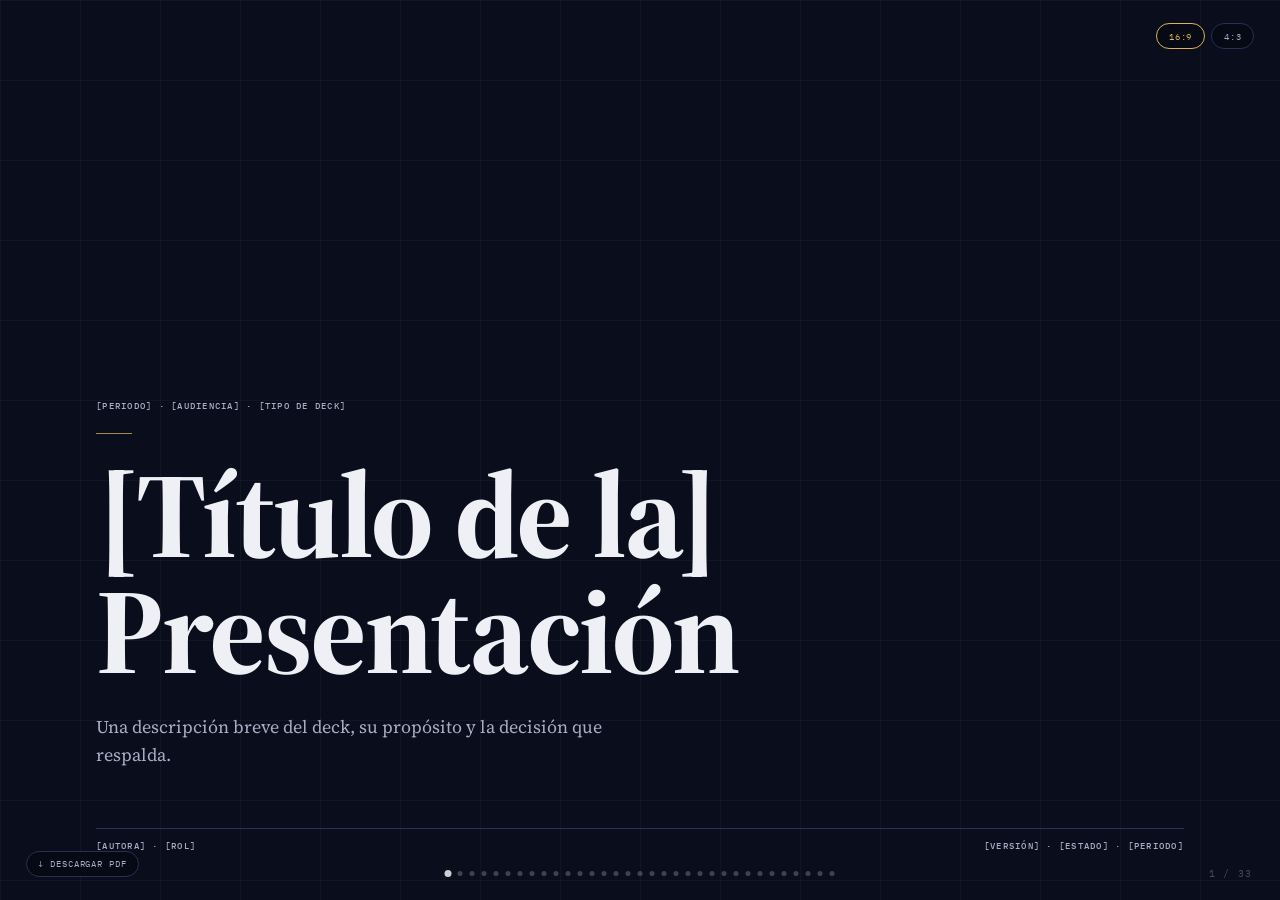
==== index.html @ e3aaf7c7 "init: plantilla de presentaciones, 33 layouts Base visual: template "signal" de beautiful-html-templ" ====
<!doctype html>
<html lang="zh-CN">
  <head>
    <meta charset="UTF-8" />
    <meta name="viewport" content="width=device-width, initial-scale=1.0" />
    <title>Signal Template</title>

    <link rel="preconnect" href="https://fonts.googleapis.com" />
    <link rel="preconnect" href="https://fonts.gstatic.com" crossorigin />
    <!--
      Signal style uses four font families:
        1. Source Serif 4     — editorial serif for headlines, mixed roman + italic
        2. DM Sans            — clean grotesque for body, stats numbers
        3. IBM Plex Mono      — condensed mono labels, chrome, kickers
        4. Noto Serif SC / Noto Sans SC — Chinese fallbacks for every role
    -->
    <link
      href="https://fonts.googleapis.com/css2?family=Source+Serif+4:ital,opsz,wght@0,8..60,300;0,8..60,400;0,8..60,600;0,8..60,700;1,8..60,300;1,8..60,400;1,8..60,600;1,8..60,700&family=DM+Sans:opsz,wght@9..40,300;9..40,400;9..40,500;9..40,600&family=IBM+Plex+Mono:wght@300;400;500&family=Noto+Serif+SC:wght@300;400;500;600;700&family=Noto+Sans+SC:wght@300;400;500&display=swap"
      rel="stylesheet"
    />

    <style>
      /* ╔══════════════════════════════════════════════════════════════════════╗
   ║  ZONE A · TOKENS  —  SIGNAL STYLE                                    ║
   ║                                                                      ║
   ║  Replace this block to change the visual style entirely.             ║
   ║  Every color, font, and size in this file reads from these vars.     ║
   ║  Never write raw hex values, font names, or px sizes outside here.   ║
   ╚══════════════════════════════════════════════════════════════════════╝ */
      :root {
        /* ── Palette ──────────────────────────────────────────────────────── */
        /* Dark navy: intelligence, authority, depth — the editorial tone */
        --c-bg: #0a0e1c;
        /* Slightly lighter navy for secondary dark surfaces */
        --c-bg-alt: #161d38;
        /* Warm cream: the light slide background, like aged paper */
        --c-bg-light: #f2f0ea;
        /* Slightly cooler cream for secondary light surfaces */
        --c-bg-light-alt: #e6e2d8;

        /* Primary text on dark: warm off-white, never pure white */
        --c-fg: #eef0f5;
        /* Secondary text on dark: muted blue-grey */
        --c-fg-2: #a7aec4;
        /* Tertiary / hint text on dark */
        --c-fg-3: #5b6480;
        /* Primary text on light: very dark navy near-black */
        --c-fg-light: #0a0e1c;
        /* Secondary text on light */
        --c-fg-light-2: #5a6270;
        /* Tertiary text on light */
        --c-fg-light-3: #9aa0a8;

        /* Accent: warm antique gold — the single hot colour; used for italic serif em */
        --c-accent: #d9b25a;
        /* Dividers on dark: dark navy border */
        --c-border: #263156;
        /* Dividers on light: warm greige border */
        --c-border-light: #c9c4b6;

        /* ── Typography ──────────────────────────────────────────────────── */
        /* Display + Heading: Source Serif 4 — editorial, authoritative.
           Mix roman and italic mid-sentence for the Signal look. */
        --f-display: "Source Serif 4", "Noto Serif SC", Georgia, serif;
        --f-heading: "Source Serif 4", "Noto Serif SC", Georgia, serif;
        /* Body: DM Sans — clean grotesque, steps back so the serif leads */
        --f-body: "DM Sans", "Noto Sans SC", system-ui, sans-serif;
        /* Mono: IBM Plex Mono — the condensed editorial timestamp */
        --f-mono: "IBM Plex Mono", "JetBrains Mono", monospace;

        /* ── Type Scale ───────────────────────────────────────────────────── */
        /* vw units keep all sizes proportional regardless of window width */
        --sz-display: 9.5vw; /* hero cover title — very large, commanding */
        --sz-h1: 5.2vw; /* chapter titles */
        --sz-h2: 3vw; /* slide headlines */
        --sz-h3: 1.9vw; /* sub-headlines, compare panel titles */
        --sz-lead: 1.4vw; /* lead paragraph */
        --sz-body: 1.05vw; /* body text, bullets */
        --sz-caption: 0.82vw; /* captions, footnotes */
        --sz-label: 0.7vw; /* chrome, kickers, tags, mono metadata */

        /* ── Spacing ─────────────────────────────────────────────────────── */
        --pad-x: 7.5vw; /* horizontal slide padding */
        --pad-y: 5.5vh; /* vertical slide padding */
        --gap-lg: 4vh; /* between major content sections */
        --gap-md: 2.5vh; /* between related elements */
        --gap-sm: 1.2vh; /* between tightly coupled elements */

        /* ── Motion ──────────────────────────────────────────────────────── */
        /* Slide pan: sharp in, sharp out — deliberate, not springy */
        --ease-slide: cubic-bezier(0.77, 0, 0.175, 1);
        --dur-slide: 0.85s;
        /* Element entrance: spring-y ease-out for content reveals */
        --ease-enter: cubic-bezier(0.16, 1, 0.3, 1);
        --dur-enter: 0.65s;
      }

      /* ╔══════════════════════════════════════════════════════════════════════╗
   ║  ZONE B · ENGINE — DO NOT MODIFY                                     ║
   ║                                                                      ║
   ║  Layout engine, transitions, animation system, navigation.           ║
   ║  Touching this breaks the mechanics.                                 ║
   ╚══════════════════════════════════════════════════════════════════════╝ */

      *,
      *::before,
      *::after {
        box-sizing: border-box;
        margin: 0;
        padding: 0;
      }
      html,
      body {
        width: 100%;
        height: 100%;
        overflow: hidden;
        background: var(--c-bg);
        -webkit-font-smoothing: antialiased;
      }

      /* Deck container — all slides sit side by side in one horizontal strip */
      #deck {
        display: flex;
        height: 100vh;
        transition: transform var(--dur-slide) var(--ease-slide);
        will-change: transform;
      }

      /* Slide base — each slide occupies exactly one full viewport */
      .slide {
        flex: 0 0 100vw;
        width: 100vw;
        height: 100vh;
        position: relative;
        padding: var(--pad-y) var(--pad-x);
        display: grid;
        grid-template-rows: auto 1fr auto;
        overflow: hidden;
      }
      .slide-body {
        min-height: 0;
      }

      /* Slide themes */
      .slide.dark {
        background: var(--c-bg);
        color: var(--c-fg);
      }
      .slide.light {
        background: var(--c-bg-light);
        color: var(--c-fg-light);
      }

      /* ── Animation system ─────────────────────────────────────────────── */
      /* Elements start invisible; become visible only when slide is active */
      [data-anim] {
        opacity: 0;
      }
      .slide.is-active [data-anim] {
        animation-duration: var(--dur-enter);
        animation-timing-function: var(--ease-enter);
        animation-fill-mode: forwards;
      }
      .slide.is-active [data-anim="fade-up"] {
        animation-name: kFadeUp;
      }
      .slide.is-active [data-anim="fade-in"] {
        animation-name: kFadeIn;
      }
      .slide.is-active [data-anim="reveal-right"] {
        animation-name: kRevealRight;
      }
      .slide.is-active [data-anim="reveal-left"] {
        animation-name: kRevealLeft;
      }
      .slide.is-active [data-anim="scale-in"] {
        animation-name: kScaleIn;
      }

      /* Staggered delays via data-delay attribute (0–6) */
      [data-delay="0"] {
        animation-delay: 0s;
      }
      [data-delay="1"] {
        animation-delay: 0.08s;
      }
      [data-delay="2"] {
        animation-delay: 0.18s;
      }
      [data-delay="3"] {
        animation-delay: 0.3s;
      }
      [data-delay="4"] {
        animation-delay: 0.44s;
      }
      [data-delay="5"] {
        animation-delay: 0.6s;
      }
      [data-delay="6"] {
        animation-delay: 0.78s;
      }

      @keyframes kFadeUp {
        from {
          opacity: 0;
          transform: translateY(28px);
        }
        to {
          opacity: 1;
          transform: none;
        }
      }
      @keyframes kFadeIn {
        from {
          opacity: 0;
        }
        to {
          opacity: 1;
        }
      }
      @keyframes kRevealRight {
        from {
          clip-path: inset(0 100% 0 0);
          opacity: 1;
        }
        to {
          clip-path: inset(0 0% 0 0);
          opacity: 1;
        }
      }
      @keyframes kRevealLeft {
        from {
          clip-path: inset(0 0 0 100%);
          opacity: 1;
        }
        to {
          clip-path: inset(0 0 0 0%);
          opacity: 1;
        }
      }
      @keyframes kScaleIn {
        from {
          opacity: 0;
          transform: scale(0.94);
        }
        to {
          opacity: 1;
          transform: none;
        }
      }

      /* ── Navigation UI ───────────────────────────────────────────────── */
      #nav-dots {
        position: fixed;
        bottom: 24px;
        left: 50%;
        transform: translateX(-50%);
        display: flex;
        gap: 7px;
        z-index: 100;
      }
      .nav-dot {
        width: 5px;
        height: 5px;
        border-radius: 50%;
        border: none;
        background: rgba(255, 255, 255, 0.22);
        cursor: pointer;
        transition:
          background 0.3s,
          transform 0.3s;
        padding: 0;
      }
      .nav-dot.is-active {
        background: rgba(255, 255, 255, 0.8);
        transform: scale(1.4);
      }

      #slide-counter {
        position: fixed;
        bottom: 20px;
        right: 28px;
        font-family: var(--f-mono);
        font-size: 10px;
        letter-spacing: 0.12em;
        color: rgba(255, 255, 255, 0.25);
        z-index: 100;
        user-select: none;
      }

      /* ╔══════════════════════════════════════════════════════════════════════╗
   ║  ZONE C · TYPOGRAPHY                                                 ║
   ╚══════════════════════════════════════════════════════════════════════╝ */

      .display {
        font-family: var(--f-display);
        font-size: var(--sz-display);
        font-weight: 700;
        line-height: 0.96;
        letter-spacing: -0.02em;
      }
      .h1 {
        font-family: var(--f-heading);
        font-size: var(--sz-h1);
        font-weight: 600;
        line-height: 1.08;
        letter-spacing: -0.01em;
      }
      .h2 {
        font-family: var(--f-heading);
        font-size: var(--sz-h2);
        font-weight: 600;
        line-height: 1.18;
      }
      .h3 {
        font-family: var(--f-heading);
        font-size: var(--sz-h3);
        font-weight: 500;
        line-height: 1.3;
      }
      .lead {
        font-family: var(--f-body);
        font-size: var(--sz-lead);
        font-weight: 400;
        line-height: 1.58;
      }
      .body {
        font-family: var(--f-body);
        font-size: var(--sz-body);
        font-weight: 400;
        line-height: 1.65;
      }
      .caption {
        font-family: var(--f-body);
        font-size: var(--sz-caption);
        font-weight: 400;
        line-height: 1.5;
      }
      .label {
        font-family: var(--f-mono);
        font-size: var(--sz-label);
        font-weight: 500;
        letter-spacing: 0.14em;
        text-transform: uppercase;
      }

      /* Signal signature: italic serif in accent gold for em tags inside headings */
      .display em,
      .h1 em,
      .h2 em,
      .h3 em {
        
        color: var(--c-accent);
      }
      .lead em {
        
        color: var(--c-accent);
        font-family: var(--f-heading);
      }

      .dark .muted {
        color: var(--c-fg-2);
      }
      .light .muted {
        color: var(--c-fg-light-2);
      }
      .accent {
        color: var(--c-accent);
      }

      /* ╔══════════════════════════════════════════════════════════════════════╗
   ║  ZONE D · CHROME + GRID TEXTURE                                      ║
   ╚══════════════════════════════════════════════════════════════════════╝ */

      /* Subtle grid overlay — the Signal visual fingerprint */
      .slide.dark::before {
        content: "";
        position: absolute;
        inset: 0;
        background-image:
          linear-gradient(rgba(255, 255, 255, 0.03) 1px, transparent 1px),
          linear-gradient(90deg, rgba(255, 255, 255, 0.03) 1px, transparent 1px);
        background-size: 80px 80px;
        pointer-events: none;
        z-index: 0;
      }
      .slide.dark > * {
        position: relative;
        z-index: 1;
      }

      /* Chrome (top bar) and footer */
      .slide-chrome,
      .slide-foot {
        display: flex;
        justify-content: space-between;
        align-items: center;
      }
      .slide-chrome {
        padding-bottom: var(--gap-sm);
        border-bottom: 1px solid var(--c-border);
        margin-bottom: var(--gap-md);
      }
      .slide-foot {
        padding-top: var(--gap-sm);
        border-top: 1px solid var(--c-border);
        margin-top: var(--gap-md);
      }
      .light .slide-chrome,
      .light .slide-foot {
        border-color: var(--c-border-light);
      }

      /* Special layouts that don't use chrome/foot */
      .slide--cover .slide-chrome,
      .slide--cover .slide-foot,
      .slide--chapter .slide-chrome,
      .slide--chapter .slide-foot,
      .slide--quote .slide-chrome,
      .slide--quote .slide-foot,
      .slide--end .slide-chrome,
      .slide--end .slide-foot {
        display: none;
      }

      /* ╔══════════════════════════════════════════════════════════════════════╗
   ║  ZONE E · LAYOUT PATTERNS                                            ║
   ╚══════════════════════════════════════════════════════════════════════╝ */

      /* 1. COVER ─────────────────────────────────────────────────────────── */
      .slide--cover {
        display: flex;
        flex-direction: column;
        justify-content: flex-end;
      }
      .cover-body {
        display: flex;
        flex-direction: column;
        flex: 1;
        justify-content: flex-end;
        gap: var(--gap-md);
      }
      .cover-meta {
        display: flex;
        justify-content: space-between;
        align-items: flex-end;
        margin-top: var(--gap-lg);
        padding-top: var(--gap-sm);
        border-top: 1px solid var(--c-border);
      }
      .light .cover-meta {
        border-color: var(--c-border-light);
      }

      /* 2. CHAPTER ────────────────────────────────────────────────────────── */
      .slide--chapter {
        display: flex;
        flex-direction: column;
        justify-content: center;
      }
      .chapter-num {
        font-family: var(--f-mono);
        font-size: var(--sz-label);
        letter-spacing: 0.2em;
        text-transform: uppercase;
        color: var(--c-accent);
        margin-bottom: var(--gap-md);
      }
      .chapter-rule {
        width: 36px;
        height: 1px;
        background: var(--c-accent);
        margin-bottom: var(--gap-md);
      }

      /* 3. STATEMENT ──────────────────────────────────────────────────────── */
      .slide--statement .statement-body {
        display: flex;
        flex-direction: column;
        justify-content: center;
        gap: var(--gap-md);
      }

      /* 4. SPLIT ──────────────────────────────────────────────────────────── */
      .slide--split .slide-body {
        display: grid;
        grid-template-columns: 1fr 1fr;
        gap: calc(var(--pad-x) * 0.7);
        align-items: center;
      }
      .split-text {
        display: flex;
        flex-direction: column;
        gap: var(--gap-md);
      }
      .split-image {
        display: flex;
        flex-direction: column;
        gap: var(--gap-sm);
      }
      .split-image img {
        width: 100%;
        height: 55vh;
        object-fit: cover;
        display: block;
      }

      /* 5. STATS ───────────────────────────────────────────────────────────── */
      .slide--stats .slide-body {
        display: flex;
        flex-direction: column;
        justify-content: center;
        gap: var(--gap-lg);
      }
      .stats-grid {
        display: grid;
        grid-template-columns: repeat(3, 1fr);
        gap: 0;
      }
      .stats-grid.cols-4 {
        grid-template-columns: repeat(4, 1fr);
      }
      .stat-card {
        display: flex;
        flex-direction: column;
        gap: var(--gap-sm);
        padding: var(--gap-md) var(--gap-md) var(--gap-md) 0;
        border-top: 1px solid var(--c-border);
      }
      .light .stat-card {
        border-color: var(--c-border-light);
      }
      .stat-value {
        font-family: var(--f-display);
        font-size: 5.5vw;
        font-weight: 600;
        line-height: 1;
        color: var(--c-accent);
        letter-spacing: -0.02em;
      }
      .stat-label {
        font-family: var(--f-body);
        font-size: var(--sz-body);
        line-height: 1.5;
      }
      .stat-note {
        font-family: var(--f-mono);
        font-size: var(--sz-caption);
        letter-spacing: 0.05em;
        color: var(--c-fg-3);
      }
      .light .stat-note {
        color: var(--c-fg-light-3);
      }

      /* 6. QUOTE ───────────────────────────────────────────────────────────── */
      .slide--quote {
        display: flex;
        flex-direction: column;
        justify-content: center;
        padding: calc(var(--pad-y) * 1.2) calc(var(--pad-x) * 1.1);
      }
      .quote-mark {
        font-family: var(--f-display);
        font-size: 8vw;
        line-height: 0.6;
        color: var(--c-accent);
        margin-bottom: var(--gap-md);
        font-weight: 300;
      }
      .quote-text {
        font-family: var(--f-display);
        font-size: 3.6vw;
        font-weight: 400;
        line-height: 1.28;
        letter-spacing: -0.01em;
        max-width: 78%;
        margin-bottom: var(--gap-lg);
        
      }
      .quote-attr {
        display: flex;
        flex-direction: column;
        gap: 0.4vh;
      }

      /* 7. LIST ────────────────────────────────────────────────────────────── */
      .slide--list .slide-body {
        display: grid;
        grid-template-columns: 2fr 3fr;
        gap: calc(var(--pad-x) * 0.8);
        align-items: center;
      }
      .list-head {
        display: flex;
        flex-direction: column;
        gap: var(--gap-md);
        padding-top: var(--gap-sm);
      }
      .bullet-list {
        list-style: none;
        display: flex;
        flex-direction: column;
        gap: var(--gap-md);
      }
      .bullet-list li {
        display: grid;
        grid-template-columns: 1.2em 1fr;
        gap: 0.5em;
        font-family: var(--f-body);
        font-size: var(--sz-lead);
        line-height: 1.5;
      }
      .bullet-list li::before {
        content: "—";
        color: var(--c-accent);
        font-family: var(--f-mono);
      }
      .dark .bullet-list li {
        color: var(--c-fg);
      }
      .light .bullet-list li {
        color: var(--c-fg-light);
      }

      /* 8. COMPARE ─────────────────────────────────────────────────────────── */
      .slide--compare .slide-body {
        display: grid;
        grid-template-columns: 1fr 1fr;
        height: 100%;
      }
      .compare-panel {
        display: flex;
        flex-direction: column;
        gap: var(--gap-md);
        padding: var(--gap-md) 0;
      }
      .compare-panel.left {
        padding-right: calc(var(--pad-x) * 0.55);
        border-right: 1px solid var(--c-border);
      }
      .compare-panel.right {
        padding-left: calc(var(--pad-x) * 0.55);
      }
      .light .compare-panel.left {
        border-color: var(--c-border-light);
      }
      .compare-label {
        font-family: var(--f-mono);
        font-size: var(--sz-label);
        letter-spacing: 0.16em;
        text-transform: uppercase;
        padding-bottom: var(--gap-sm);
        border-bottom: 1px solid var(--c-border);
      }
      .compare-label.after {
        color: var(--c-accent);
      }
      .light .compare-label {
        border-color: var(--c-border-light);
      }

      /* 9. END ─────────────────────────────────────────────────────────────── */
      .slide--end {
        display: flex;
        flex-direction: column;
        justify-content: center;
        gap: var(--gap-md);
      }

      /* 10. EDITORIAL — Editorial newsletter style ─────────────────── */
      .slide--editorial {
        grid-template-rows: auto auto auto 1fr auto;
      }
      .editorial-stamp {
        font-family: var(--f-mono);
        font-size: var(--sz-label);
        letter-spacing: 0.22em;
        color: var(--c-fg-3);
      }
      .editorial-stamp .accent {
        color: var(--c-accent);
      }
      .editorial-hl {
        font-family: var(--f-heading);
        font-size: 2.75vw;
        font-weight: 600;
        line-height: 1.2;
        padding-bottom: var(--gap-md);
        border-bottom: 1px solid var(--c-border);
      }
      .editorial-hl em {
        
        color: var(--c-accent);
      }
      .light .editorial-hl {
        border-color: var(--c-border-light);
      }

      /* Two-column layout */
      .editorial-cols {
        display: grid;
        grid-template-columns: 1.15fr 0.85fr;
        gap: 0;
        min-height: 0;
      }
      .editorial-col-left {
        padding-right: calc(var(--pad-x) * 0.38);
        border-right: 1px solid var(--c-border);
        display: flex;
        flex-direction: column;
      }
      .editorial-col-right {
        padding-left: calc(var(--pad-x) * 0.38);
        display: flex;
        flex-direction: column;
        gap: var(--gap-md);
      }
      .light .editorial-col-left {
        border-color: var(--c-border-light);
      }
      .editorial-col-head {
        font-family: var(--f-mono);
        font-size: var(--sz-label);
        letter-spacing: 0.18em;
        color: var(--c-fg-3);
        padding-bottom: var(--gap-sm);
        border-bottom: 1px solid var(--c-border);
        margin-bottom: var(--gap-sm);
      }
      .light .editorial-col-head {
        border-color: var(--c-border-light);
        color: var(--c-fg-light-3);
      }

      /* Date log in left column */
      .log-list {
        display: flex;
        flex-direction: column;
        gap: 1.4vh;
        flex: 1;
      }
      .log-row {
        display: grid;
        grid-template-columns: 5em 1fr;
        gap: 1em;
        align-items: baseline;
      }
      .log-dt {
        font-family: var(--f-mono);
        font-size: var(--sz-caption);
        letter-spacing: 0.1em;
        color: var(--c-fg-3);
        white-space: nowrap;
      }
      .log-dd {
        font-family: var(--f-body);
        font-size: var(--sz-body);
        line-height: 1.52;
      }
      .log-dd em {
        
        color: var(--c-accent);
        font-family: var(--f-heading);
      }

      /* 2x2 mixed-font stat grid in right column */
      .stat-4 {
        display: grid;
        grid-template-columns: 1fr 1fr;
        gap: 0;
      }
      .stat-4-cell {
        border-top: 1px solid var(--c-border);
        padding: 1.2vh 0 1.5vh 0;
      }
      .stat-4-cell:nth-child(even) {
        border-left: 1px solid var(--c-border);
        padding-left: 1.8vh;
      }
      .light .stat-4-cell {
        border-color: var(--c-border-light);
      }
      /* Value: roman grotesque number (DM Sans 700) + italic serif suffix (Source Serif 4 italic) */
      .stat-4-val {
        font-family: var(--f-body);
        font-size: 2.5vw;
        font-weight: 700;
        line-height: 1;
        color: var(--c-fg);
        margin-bottom: 0.5vh;
        letter-spacing: -0.02em;
      }
      .stat-4-val em {
        font-family: var(--f-display);
        
        color: var(--c-accent);
        font-weight: 600;
      }
      .stat-4-label {
        font-family: var(--f-mono);
        font-size: 0.62vw;
        letter-spacing: 0.07em;
        color: var(--c-fg-3);
        line-height: 1.4;
        text-transform: uppercase;
      }
      .light .stat-4-label {
        color: var(--c-fg-light-3);
      }

      /* Analysis line below columns */
      .editorial-analysis {
        font-family: var(--f-body);
        font-size: 0.88vw;
        line-height: 1.72;
        color: var(--c-fg-2);
        border-top: 1px solid var(--c-border);
        padding-top: var(--gap-sm);
      }
      .light .editorial-analysis {
        border-color: var(--c-border-light);
        color: var(--c-fg-light-2);
      }

      /* 11. DENSE — Two-column editorial text ─────────────────────────────── */
      .slide--dense {
        grid-template-rows: auto auto 1fr auto;
      }
      .dense-hl {
        font-family: var(--f-heading);
        font-size: 2.4vw;
        font-weight: 600;
        line-height: 1.2;
        padding-bottom: var(--gap-md);
        border-bottom: 1px solid var(--c-border);
        max-width: 88%;
      }
      .dense-hl em {
        
        color: var(--c-accent);
      }
      .light .dense-hl {
        border-color: var(--c-border-light);
      }
      .dense-cols {
        display: grid;
        grid-template-columns: 1fr 1fr;
        gap: calc(var(--pad-x) * 0.45);
        padding-top: var(--gap-md);
        min-height: 0;
      }
      .dense-col h4 {
        font-family: var(--f-mono);
        font-size: var(--sz-label);
        letter-spacing: 0.16em;
        color: var(--c-fg-3);
        margin-bottom: var(--gap-sm);
        padding-bottom: var(--gap-sm);
        border-bottom: 1px solid var(--c-border);
      }
      .light .dense-col h4 {
        border-color: var(--c-border-light);
        color: var(--c-fg-light-3);
      }
      .dense-col p {
        font-family: var(--f-body);
        font-size: var(--sz-body);
        line-height: 1.72;
        color: var(--c-fg-2);
        margin-bottom: 1.4vh;
      }
      .light .dense-col p {
        color: var(--c-fg-light-2);
      }
      .dense-col p:last-child {
        margin-bottom: 0;
      }
      .dense-col p em {
        
        color: var(--c-accent);
        font-family: var(--f-heading);
      }

      /* 12. FULLBLEED ──────────────────────────────────────────────────────── */
      .slide--fullbleed {
        padding: 0;
        display: block;
        position: relative;
      }
      .slide--fullbleed::before {
        display: none !important;
      }
      .fb-img {
        position: absolute;
        inset: 0;
        width: 100%;
        height: 100%;
        object-fit: cover;
        display: block;
      }
      .fb-content {
        position: absolute;
        bottom: 0;
        left: 0;
        right: 0;
        padding: var(--pad-y) var(--pad-x);
        background: linear-gradient(
          to bottom,
          transparent 0%,
          rgba(15, 20, 36, 0.9) 35%
        );
        display: flex;
        flex-direction: column;
        gap: var(--gap-sm);
      }

      /* ╔══════════════════════════════════════════════════════════════════════╗
   ║  ZONE F · COMPONENTS                                                 ║
   ╚══════════════════════════════════════════════════════════════════════╝ */

      /* Decorative rule lines */
      .rule {
        width: 36px;
        height: 1px;
        background: var(--c-accent);
      }
      .rule.full {
        width: 100%;
        background: var(--c-border);
      }
      .light .rule.full {
        background: var(--c-border-light);
      }

      /* Kicker label (above headlines) */
      .kicker {
        font-family: var(--f-mono);
        font-size: var(--sz-label);
        letter-spacing: 0.14em;
        text-transform: uppercase;
        color: var(--c-accent);
      }

      /* Outlined tag */
      .tag {
        display: inline-block;
        font-family: var(--f-mono);
        font-size: var(--sz-label);
        letter-spacing: 0.14em;
        text-transform: uppercase;
        color: var(--c-accent);
        border: 1px solid var(--c-accent);
        padding: 0.3em 0.8em;
        line-height: 1;
      }

      /* Image caption */
      .img-caption {
        font-family: var(--f-mono);
        font-size: var(--sz-caption);
        letter-spacing: 0.04em;
        opacity: 0.5;
        margin-top: 0.8vh;
      }
      /* ── CHART ─────────────────────────────────────────────────────────── */
      .slide--chart .slide-body {
        display: flex;
        flex-direction: column;
        gap: var(--gap-md);
        min-height: 0;
      }
      .chart-header {
        display: flex;
        justify-content: space-between;
        align-items: baseline;
        flex-shrink: 0;
      }
      .chart-wrapper {
        flex: 1;
        display: flex;
        flex-direction: column;
        justify-content: flex-end;
        min-height: 0;
      }
      .bar-track {
        height: 30vh;
        display: flex;
        align-items: flex-end;
        gap: 4vw;
        border-left: 1px solid var(--c-border);
        padding-left: 0.5vw;
      }
      .light .bar-track {
        border-color: var(--c-border-light);
      }
      .bar-col {
        flex: 1;
        display: flex;
        flex-direction: column;
        align-items: flex-start;
        justify-content: flex-end;
        gap: 1vh;
        height: 100%;
      }
      .bar-fill {
        width: 100%;
        background: var(--c-fg-3);
      }
      .bar-fill.accent {
        background: var(--c-accent);
      }
      .light .bar-fill {
        background: var(--c-fg-light-3);
      }
      .light .bar-fill.accent {
        background: var(--c-accent);
      }
      .bar-x-label {
        font-family: var(--f-mono);
        font-size: var(--sz-caption);
        letter-spacing: 0.1em;
        color: var(--c-fg-3);
        white-space: nowrap;
        text-transform: uppercase;
      }
      .light .bar-x-label {
        color: var(--c-fg-light-3);
      }
      .bar-val {
        font-family: var(--f-body);
        font-size: var(--sz-body);
        font-weight: 500;
        color: var(--c-fg-2);
      }
      .bar-val.hi {
        color: var(--c-accent);
        font-weight: 600;
      }
      .light .bar-val {
        color: var(--c-fg-light-2);
      }
      .chart-baseline {
        height: 1px;
        background: var(--c-border);
        flex-shrink: 0;
        margin-top: 1px;
      }
      .light .chart-baseline {
        background: var(--c-border-light);
      }
      .chart-source {
        flex-shrink: 0;
        font-family: var(--f-mono);
        font-size: var(--sz-caption);
        color: var(--c-fg-3);
        letter-spacing: 0.06em;
        margin-top: var(--gap-sm);
      }
      .light .chart-source {
        color: var(--c-fg-light-3);
      }

      /* ── DIAGRAM ────────────────────────────────────────────────────────── */
      .slide--diagram .slide-body {
        display: flex;
        flex-direction: column;
        justify-content: center;
        gap: var(--gap-lg);
        min-height: 0;
      }
      .flow {
        display: flex;
        align-items: stretch;
        gap: 0;
      }
      .flow-step {
        flex: 1;
        display: flex;
        flex-direction: column;
        gap: var(--gap-sm);
        padding-right: calc(var(--pad-x) * 0.35);
      }
      .flow-num {
        font-family: var(--f-display);
        font-size: 4.5vw;
        font-weight: 700;
        line-height: 1;
        color: var(--c-accent);
        letter-spacing: -0.02em;
        
      }
      .flow-title {
        font-family: var(--f-heading);
        font-size: var(--sz-h3);
        font-weight: 600;
        line-height: 1.15;
        color: var(--c-fg);
      }
      .light .flow-title {
        color: var(--c-fg-light);
      }
      .flow-desc {
        font-family: var(--f-body);
        font-size: var(--sz-body);
        color: var(--c-fg-2);
        line-height: 1.62;
      }
      .light .flow-desc {
        color: var(--c-fg-light-2);
      }
      .flow-arrow {
        display: flex;
        align-items: flex-start;
        padding-top: 1em;
        padding-right: calc(var(--pad-x) * 0.35);
        font-size: 2vw;
        color: var(--c-border);
        flex-shrink: 0;
      }
      .light .flow-arrow {
        color: var(--c-border-light);
      }

      /* ── PIE / DONUT CHART ──────────────────────────────────────────────── */
      .slide--pie .slide-body {
        display: flex;
        flex-direction: column;
        gap: var(--gap-md);
        min-height: 0;
      }
      .pie-row {
        display: grid;
        grid-template-columns: 1fr 1fr;
        gap: calc(var(--pad-x) * 0.7);
        align-items: center;
        flex: 1;
        min-height: 0;
      }
      .pie-donut {
        width: min(26vw, 42vh);
        height: min(26vw, 42vh);
        border-radius: 50%;
        position: relative;
        flex-shrink: 0;
        justify-self: center;
      }
      .pie-donut::after {
        content: "";
        position: absolute;
        inset: 22%;
        border-radius: 50%;
        background: var(--c-bg);
      }
      .pie-legend {
        display: flex;
        flex-direction: column;
        gap: var(--gap-md);
      }
      .pie-item {
        display: grid;
        grid-template-columns: 0.8em 1fr auto;
        gap: 1em;
        align-items: center;
      }
      .pie-swatch {
        width: 0.8em;
        height: 0.8em;
        border-radius: 2px;
        flex-shrink: 0;
      }
      .pie-item-label {
        font-family: var(--f-body);
        font-size: var(--sz-lead);
        line-height: 1.4;
      }
      .pie-item-val {
        font-family: var(--f-mono);
        font-size: var(--sz-body);
        font-weight: 500;
        letter-spacing: 0.06em;
        color: var(--c-accent);
      }
      .pie-total {
        margin-top: var(--gap-sm);
        padding-top: var(--gap-sm);
        border-top: 1px solid var(--c-border);
        font-family: var(--f-mono);
        font-size: var(--sz-label);
        letter-spacing: 0.1em;
        color: var(--c-fg-3);
      }
      .light .pie-donut::after {
        background: var(--c-bg-light);
      }
      .light .pie-total {
        border-color: var(--c-border-light);
        color: var(--c-fg-light-3);
      }

      /* ── PYRAMID ─────────────────────────────────────────────────────────── */
      .slide--pyramid .slide-body {
        display: flex;
        flex-direction: column;
        justify-content: center;
        gap: var(--gap-md);
        min-height: 0;
      }
      .pyramid {
        display: flex;
        flex-direction: column;
        gap: 3px;
        align-items: center;
      }
      .pyr-level {
        display: flex;
        justify-content: space-between;
        align-items: center;
        padding: 1.3vh 2.5vw;
        border-left: 3px solid var(--c-accent);
        transition: width 0.3s;
      }
      .pyr-level:nth-child(1) {
        background: color-mix(in srgb, var(--c-accent) 70%, var(--c-bg));
        width: 38%;
      }
      .pyr-level:nth-child(2) {
        background: color-mix(in srgb, var(--c-accent) 45%, var(--c-bg));
        width: 54%;
      }
      .pyr-level:nth-child(3) {
        background: color-mix(in srgb, var(--c-accent) 27%, var(--c-bg));
        width: 70%;
      }
      .pyr-level:nth-child(4) {
        background: color-mix(in srgb, var(--c-accent) 15%, var(--c-bg));
        width: 86%;
      }
      .pyr-level:nth-child(5) {
        background: color-mix(in srgb, var(--c-accent) 8%, var(--c-bg));
        width: 100%;
      }
      .pyr-name {
        font-family: var(--f-heading);
        font-size: var(--sz-h3);
        font-weight: 500;
        line-height: 1.2;
      }
      .pyr-desc {
        font-family: var(--f-body);
        font-size: var(--sz-body);
        color: var(--c-fg-2);
        text-align: right;
        max-width: 55%;
        line-height: 1.4;
      }

      /* ── VERTICAL TIMELINE ───────────────────────────────────────────────── */
      .slide--vtimeline {
        grid-template-rows: auto auto 1fr auto;
      }
      .vt-hl {
        font-family: var(--f-heading);
        font-size: var(--sz-h2);
        font-weight: 600;
        padding-bottom: var(--gap-md);
        border-bottom: 1px solid var(--c-border);
      }
      .light .vt-hl {
        border-color: var(--c-border-light);
      }
      .vtimeline {
        display: grid;
        grid-template-columns: 8em 1px 1fr;
        gap: 0;
        min-height: 0;
        padding-top: var(--gap-md);
      }
      .vt-date {
        font-family: var(--f-mono);
        font-size: var(--sz-caption);
        letter-spacing: 0.08em;
        color: var(--c-fg-3);
        text-align: right;
        padding: 0 1.5vw 3.5vh 0;
        line-height: 1.4;
      }
      .light .vt-date {
        color: var(--c-fg-light-3);
      }
      .vt-spine {
        background: var(--c-border);
        position: relative;
      }
      .light .vt-spine {
        background: var(--c-border-light);
      }
      .vt-spine::before {
        content: "";
        position: absolute;
        top: 0.25em;
        left: -4px;
        width: 9px;
        height: 9px;
        border-radius: 50%;
        background: var(--c-accent);
      }
      .vt-content {
        padding: 0 0 3.5vh 1.5vw;
      }
      .vt-title {
        font-family: var(--f-heading);
        font-size: var(--sz-h3);
        font-weight: 500;
        margin-bottom: 0.6vh;
        line-height: 1.25;
      }
      .vt-body {
        font-family: var(--f-body);
        font-size: var(--sz-body);
        color: var(--c-fg-2);
        line-height: 1.65;
      }
      .light .vt-body {
        color: var(--c-fg-light-2);
      }
      .vt-body em {
        
        color: var(--c-accent);
        font-family: var(--f-heading);
      }

      /* ── CYCLE PROCESO ───────────────────────────────────────────────────── */
      .slide--cycle .slide-body {
        display: flex;
        flex-direction: column;
        gap: var(--gap-md);
        min-height: 0;
      }
      .cycle-grid {
        display: grid;
        grid-template-columns: 1fr 3em 1fr;
        grid-template-rows: 1fr 3em 1fr;
        gap: var(--gap-sm);
        flex: 1;
        min-height: 0;
        align-items: center;
      }
      .cycle-step {
        display: flex;
        flex-direction: column;
        gap: var(--gap-sm);
        padding: var(--gap-md);
        border-top: 2px solid var(--c-accent);
      }
      .cycle-num {
        font-family: var(--f-display);
        font-size: 3.2vw;
        font-weight: 700;
        color: var(--c-accent);
        line-height: 1;
        letter-spacing: -0.02em;
      }
      .cycle-title {
        font-family: var(--f-heading);
        font-size: var(--sz-h3);
        font-weight: 500;
        line-height: 1.2;
      }
      .cycle-desc {
        font-family: var(--f-body);
        font-size: var(--sz-body);
        color: var(--c-fg-2);
        line-height: 1.6;
      }
      .light .cycle-desc {
        color: var(--c-fg-light-2);
      }
      .cycle-arrow {
        color: var(--c-fg-3);
        font-size: 1.8vw;
        display: flex;
        align-items: center;
        justify-content: center;
      }
      .light .cycle-arrow {
        color: var(--c-fg-light-3);
      }
      .cycle-corner {
        display: flex;
        align-items: center;
        justify-content: center;
        color: var(--c-fg-3);
        font-size: 1.3vw;
      }

      /* ═══════════════════════════════════════════════════════════════════
         UTILIDADES AÑADIDAS (no vienen en el template original "signal")
         Exportar a PDF · vista previa 4:3 · notas de orador
         ═══════════════════════════════════════════════════════════════════ */

      .util-btn {
        position: fixed;
        z-index: 60;
        font-family: var(--f-mono);
        font-size: 0.7vw;
        letter-spacing: 0.1em;
        text-transform: uppercase;
        background: rgba(6, 9, 18, 0.78);
        border: 1px solid var(--c-border);
        color: var(--c-fg-2);
        padding: 0.7em 1.3em;
        border-radius: 2em;
        cursor: pointer;
        backdrop-filter: blur(8px);
        transition: color 0.2s ease, border-color 0.2s ease;
      }
      .util-btn:hover { color: var(--c-accent); border-color: var(--c-accent); }
      #btn-pdf { left: 2vw; bottom: 2.6vh; }

      .formato-conmutador { position: fixed; top: 2.6vh; right: 2vw; z-index: 60; display: flex; gap: 0.4em; }
      .formato-btn.activo { color: var(--c-accent); border-color: var(--c-accent); }

      /* Notas de orador: tecla N. Ocultas por defecto y siempre fuera del PDF. */
      .notas { display: none; }
      body.con-notas .slide.is-active .notas {
        display: block;
        position: fixed;
        left: 0; right: 0; bottom: 0;
        background: #060912;
        border-top: 1px solid var(--c-border);
        color: var(--c-fg-2);
        font-family: var(--f-body);
        font-size: 0.85vw;
        line-height: 1.5;
        padding: 1.4vh 2vw;
        z-index: 55;
      }
      body.con-notas .slide.is-active .notas b { color: var(--c-accent); font-weight: 500; }

      /* Vista previa 4:3: el mismo deck dentro de un iframe a 1024x768 reales
         (no un zoom aproximado — adentro, cada vw calcula contra esa resolución). */
      .simulador-4-3 {
        position: fixed; inset: 0; z-index: 70;
        background: rgba(6, 9, 18, 0.94);
        display: flex; align-items: center; justify-content: center;
      }
      .simulador-4-3.oculto { display: none; }
      .simulador-4-3 iframe {
        width: 1024px; height: 768px; border: none;
        background: var(--c-bg); transform-origin: center center;
        box-shadow: 0 2rem 6rem rgba(0, 0, 0, 0.6);
      }
      #btn-cerrar-simulador { top: 2.6vh; right: 2vw; z-index: 71; }

      /* ── Exportar a PDF ────────────────────────────────────────────────
         El deck normalmente es UNA tira horizontal de N×100vw movida con
         translateX. Para imprimir hay que deshacer eso y poner las
         diapositivas una debajo de otra, cada una en su propia página.
         El ancho y el transform los pone el JS como estilo inline, así que
         acá sí hacen falta !important para poder pisarlos.
         print-color-adjust es obligatorio: sin él Chrome descarta el fondo
         navy y el deck sale en blanco con el texto claro ilegible. */
      @media print {
        @page { size: 1280px 720px; margin: 0; }
        html, body { overflow: visible !important; height: auto !important; width: auto !important; }
        #deck {
          display: block !important;
          width: auto !important;
          height: auto !important;
          transform: none !important;
          transition: none !important;
        }
        .slide {
          width: 100% !important;
          height: 100vh !important;
          flex: none !important;
          page-break-after: always;
          break-after: page;
          overflow: hidden;
        }
        .slide:last-child { page-break-after: auto; break-after: auto; }
        /* las animaciones dejan los elementos en opacity:0 hasta que la
           diapositiva se activa — al imprimir hay que mostrarlos todos */
        [data-anim] { opacity: 1 !important; animation: none !important; transform: none !important; }
        #nav-dots, #slide-counter, .util-btn, .formato-conmutador,
        .simulador-4-3, .notas { display: none !important; }
        * { -webkit-print-color-adjust: exact !important; print-color-adjust: exact !important; }
      }

      /* ═══════════════════════════════════════════════════════════════════
         LAYOUTS AÑADIDOS · plano cartesiano, flujo, timeline horizontal,
         líneas, mosaico y foto con leyenda.
         Todo hereda las variables de :root, así que siguen la marca.
         ═══════════════════════════════════════════════════════════════════ */

      /* Los SVG de datos comparten estilos de eje y tipografía */
      .fig { width: 100%; height: auto; max-height: 56vh; display: block; }
      .fig-eje { stroke: var(--c-border); stroke-width: 1; }
      .fig-guia { stroke: var(--c-border); stroke-width: 0.5; stroke-dasharray: 3 4; opacity: 0.7; }
      .fig-tick { fill: var(--c-fg-3); font-family: var(--f-mono); font-size: 11px; }
      .fig-eje-label { fill: var(--c-fg-2); font-family: var(--f-mono); font-size: 11px; letter-spacing: 0.1em; text-transform: uppercase; }

      /* ── 19 · Plano cartesiano de ensayos ─────────────────────────────
         Réplica del "Plano" de la Bitácora de probetas: cada punto es una
         probeta; las que aún no tienen ensayo mecánico caen en una banda
         inferior explícita en vez de dibujarse en cero (ausencia ≠ cero). */
      .punto-propio { fill: var(--c-accent); }
      .punto-lit { fill: none; stroke: var(--c-fg-2); stroke-width: 1.5; }
      .banda-sin-dato { fill: var(--c-bg-alt); opacity: 0.55; }
      .banda-sin-dato-borde { stroke: var(--c-fg-3); stroke-width: 1; stroke-dasharray: 4 4; fill: none; }
      .banda-label { fill: var(--c-fg-3); font-family: var(--f-mono); font-size: 10.5px; letter-spacing: 0.08em; text-transform: uppercase; }
      .leyenda-fig { display: flex; gap: 2.2vw; margin-top: 1.4vh; }
      .leyenda-fig span { display: flex; align-items: center; gap: 0.55em; font-family: var(--f-mono); font-size: var(--sz-caption); color: var(--c-fg-2); }
      .leyenda-mark { width: 0.62em; height: 0.62em; border-radius: 50%; }
      .leyenda-mark.propio { background: var(--c-accent); }
      .leyenda-mark.lit { border: 1.5px solid var(--c-fg-2); }
      .leyenda-mark.sindato { border: 1px dashed var(--c-fg-3); border-radius: 2px; width: 1.1em; }

      /* ── 20 · Diagrama de flujo con decisión ──────────────────────────── */
      .flujo-caja rect, .flujo-caja polygon { fill: var(--c-bg-alt); stroke: var(--c-border); stroke-width: 1.2; }
      .flujo-caja.acento rect, .flujo-caja.acento polygon { stroke: var(--c-accent); }
      .flujo-t { fill: var(--c-fg); font-family: var(--f-body); font-size: 13px; text-anchor: middle; }
      .flujo-s { fill: var(--c-fg-2); font-family: var(--f-body); font-size: 11px; text-anchor: middle; }
      .flujo-linea { stroke: var(--c-fg-3); stroke-width: 1.2; fill: none; }
      .flujo-rama { fill: var(--c-accent); font-family: var(--f-mono); font-size: 10.5px; letter-spacing: 0.08em; }

      /* ── 21 · Línea de tiempo horizontal ──────────────────────────────── */
      .lth-eje { stroke: var(--c-border); stroke-width: 2; }
      .lth-hito circle { fill: var(--c-bg); stroke: var(--c-accent); stroke-width: 2; }
      .lth-hito.actual circle { fill: var(--c-accent); }
      .lth-anio { fill: var(--c-accent); font-family: var(--f-mono); font-size: 11px; letter-spacing: 0.1em; text-anchor: middle; }
      .lth-t { fill: var(--c-fg); font-family: var(--f-display); font-size: 15px; text-anchor: middle; }
      .lth-s { fill: var(--c-fg-2); font-family: var(--f-body); font-size: 11.5px; text-anchor: middle; }

      /* ── 22 · Gráfico de líneas ───────────────────────────────────────── */
      .serie-a { fill: none; stroke: var(--c-accent); stroke-width: 2.2; stroke-linejoin: round; stroke-linecap: round; }
      .serie-b { fill: none; stroke: var(--c-fg-2); stroke-width: 1.8; stroke-dasharray: 5 4; stroke-linejoin: round; }
      .serie-punto { fill: var(--c-accent); }
      .serie-area { fill: var(--c-accent); opacity: 0.09; }

      /* ── 23 · Mosaico de fotos ────────────────────────────────────────── */
      .mosaico {
        margin-top: 2.4vh;
        display: grid;
        grid-template-columns: repeat(4, 1fr);
        grid-template-rows: repeat(2, 1fr);
        gap: 0.9vw;
        height: 52vh;
      }
      .mos {
        background: var(--c-bg-alt);
        border: 1px solid var(--c-border);
        position: relative;
        overflow: hidden;
        display: flex; align-items: center; justify-content: center;
      }
      .mos img { width: 100%; height: 100%; object-fit: cover; display: block; }
      .mos-ph { font-family: var(--f-mono); font-size: var(--sz-label); color: var(--c-fg-3); letter-spacing: 0.1em; text-transform: uppercase; }
      .mos-cap {
        position: absolute; left: 0; right: 0; bottom: 0;
        background: linear-gradient(transparent, rgba(6, 9, 18, 0.92));
        color: var(--c-fg); font-family: var(--f-mono); font-size: var(--sz-label);
        letter-spacing: 0.06em; padding: 1.6em 0.9em 0.7em;
      }
      .mos-grande { grid-column: span 2; grid-row: span 2; }
      .mos-ancha { grid-column: span 2; }

      /* ── 24 · Foto con leyenda destacada ──────────────────────────────── */
      .foto-leyenda { display: grid; grid-template-columns: 1.55fr 1fr; gap: 2.6vw; align-items: center; height: 100%; }
      .foto-marco { background: var(--c-bg-alt); border: 1px solid var(--c-border); height: 54vh; display: flex; align-items: center; justify-content: center; overflow: hidden; }
      .foto-marco img { width: 100%; height: 100%; object-fit: cover; }
      .foto-num { font-family: var(--f-display); font-size: 3.4vw; color: var(--c-accent); line-height: 1; margin: 0 0 1.2vh; }
      .slide--photo .h3 { margin-bottom: 1.4vh; }
      .slide--photo .body { color: var(--c-fg-2); }
      .foto-dato { border-top: 1px solid var(--c-border); padding-top: 1.1vh; margin-top: 2vh; }
      .foto-dato dt { font-family: var(--f-mono); font-size: var(--sz-label); color: var(--c-fg-3); letter-spacing: 0.08em; text-transform: uppercase; }
      .foto-dato dd { margin: 0.2em 0 0; font-family: var(--f-body); font-size: var(--sz-body); color: var(--c-fg); }

      /* ═══════════════════════════════════════════════════════════════════
         LAYOUTS PORTADOS del deck de Computación Avanzada.
         Todo va acotado bajo .slide--ca para no afectar a las otras
         diapositivas. Los colores se remapean a las variables de esta
         plantilla, así que siguen la marca aunque cambies :root.
         ═══════════════════════════════════════════════════════════════════ */
      :root {
        --c-panel: #10152a;      /* panel de las tarjetas del deck original */
        --c-azul: #6478c2;       /* azul de marca: flechas, bordes, enlaces */
        --c-propio: #92b39c;     /* verde: medición propia */
        --c-lit: #c98a6b;        /* terracota: dato de literatura */
        --c-fallida: #c9695f;    /* rojo: prueba fallida / decisión de no hacer */
      }

      .slide--ca .slide-body {
        display: flex;
        flex-direction: column;
        justify-content: center;
        min-height: 0;
      }
      .slide--ca h1 {
        margin: 0;
        font-family: var(--f-display);
        font-size: clamp(2.6rem, 6.6vw, 5.2rem);
        font-weight: 500; letter-spacing: -0.02em; line-height: 1.02;
        color: var(--c-accent); position: relative;
      }
      .slide--ca h2 {
        margin: 0 0 1.6rem;
        font-family: var(--f-display);
        font-size: clamp(1.5rem, 3.1vw, 2.6rem);
        font-weight: 500; letter-spacing: -0.015em; line-height: 1.15;
        color: var(--c-accent); max-width: 24ch;
      }
      .slide--ca p, .slide--ca li, .slide--ca span { font-family: var(--f-body); }
      .slide--ca .num-seccion {
        margin: 0 0 0.9rem; font-size: clamp(0.82rem, 1.05vw, 0.95rem);
        letter-spacing: 0.2em; text-transform: uppercase;
        color: var(--c-azul); font-weight: 600;
      }
      .slide--ca .eyebrow {
        margin: 0 0 2rem; font-family: var(--f-mono);
        font-size: clamp(0.72rem, 1.15vw, 1rem);
        letter-spacing: 0.22em; color: var(--c-accent);
      }
      .slide--ca .bajada {
        margin: 1.3rem 0 0; font-size: clamp(0.95rem, 1.75vw, 1.45rem);
        color: var(--c-fg); font-weight: 300; line-height: 1.4; max-width: 46ch;
      }
      .slide--ca .portada-pie { margin-top: auto; padding-top: 2.5rem; }
      .slide--ca .autoras { margin: 0; font-size: clamp(1rem, 1.4vw, 1.2rem); color: var(--c-fg); }
      .slide--ca .contexto { margin: 0.3rem 0 0; font-size: clamp(0.9rem, 1.15vw, 1.05rem); color: var(--c-fg-2); }
      .slide--ca .pie-slide {
        margin: 1.6rem 0 0; font-size: clamp(0.88rem, 1.1vw, 1.02rem);
        color: var(--c-fg-2); border-top: 1px solid var(--c-border); padding-top: 0.9rem;
      }
      .slide--ca .rojo { color: var(--c-fallida); }
      .slide--ca strong { color: var(--c-fg); font-weight: 600; }

      /* portada con fotografía a sangre */
      .slide--ca-portada { position: relative; }
      .slide--ca-portada::after {
        content: ""; position: absolute; inset: 0; z-index: 0; pointer-events: none;
        background-image:
          linear-gradient(90deg,
            rgba(10, 14, 28, 0.94) 0%, rgba(10, 14, 28, 0.78) 32%,
            rgba(10, 14, 28, 0.32) 58%, rgba(10, 14, 28, 0.05) 78%),
          url("img/lapislazuli-portada.jpg");
        background-size: cover, cover;
        background-position: center, center right;
      }
      .slide--ca-portada > * { position: relative; z-index: 1; }

      /* cajas y columnas */
      .slide--ca .cols-3, .slide--ca .cols-2 { display: grid; gap: 1.1rem; }
      .slide--ca .cols-3 { grid-template-columns: repeat(3, 1fr); }
      .slide--ca .cols-2 { grid-template-columns: repeat(2, 1fr); }
      .slide--ca .caja {
        background: var(--c-panel); border: 1px solid var(--c-border);
        border-left: 3px solid var(--c-azul); border-radius: 10px; padding: 1.1rem 1.2rem;
      }
      .slide--ca .caja-meta { border-left-color: var(--c-accent); }
      .slide--ca .caja-no { border-left-color: var(--c-fallida); }
      .slide--ca .caja-titulo {
        margin: 0 0 0.5rem; color: var(--c-accent);
        font-size: clamp(0.9rem, 1.15vw, 1.05rem); font-weight: 700; letter-spacing: 0.04em;
      }
      .slide--ca .caja p { font-size: clamp(0.84rem, 1.02vw, 0.96rem); color: var(--c-fg-2); line-height: 1.5; }
      .slide--ca .pregunta-grande {
        font-size: clamp(1.1rem, 1.6vw, 1.38rem); color: var(--c-fg) !important;
        line-height: 1.35; margin-bottom: 0.8rem;
      }
      .slide--ca .preguntas .caja { padding: 1.4rem 1.5rem; }

      /* grilla de referencias */
      .slide--ca .ref-grid { display: grid; grid-template-columns: repeat(4, 1fr); gap: 0.9rem; }
      .slide--ca .ref {
        background: var(--c-panel); border: 1px solid var(--c-border);
        border-top: 3px solid var(--c-lit); border-radius: 10px; padding: 1rem 1.1rem;
      }
      .slide--ca .ref.propia { border-top-color: var(--c-propio); }
      .slide--ca .ref-fuente { margin: 0; font-size: clamp(0.82rem, 1vw, 0.92rem); color: var(--c-fg-2); }
      .slide--ca .ref-dato {
        margin: 0.35rem 0 0.5rem; font-family: var(--f-display);
        font-size: clamp(1.25rem, 2.2vw, 1.85rem); font-weight: 300;
        color: var(--c-accent); line-height: 1;
      }
      .slide--ca .ref-detalle { margin: 0; font-size: clamp(0.84rem, 1.02vw, 0.94rem); line-height: 1.45; color: var(--c-fg-2); }

      /* reglas con bloques de código */
      .slide--ca .split-codigo { display: grid; grid-template-columns: 1fr 1fr; gap: 2rem; align-items: start; }
      .slide--ca .split-codigo-4 { gap: 0.75rem 1.2rem; }
      /* la diapositiva de 4 reglas con código es la más densa del deck:
         título más contenido y cajas más compactas para que la fila de
         abajo no toque el pie de página */
      .slide--ca:has(.split-codigo-4) h2 { font-size: clamp(1.3rem, 2.5vw, 2.1rem); margin-bottom: 1.1rem; }
      .slide--ca .split-codigo-4 .regla-bloque { padding: 0.72rem 0.9rem; }
      .slide--ca .split-codigo-4 pre { margin-top: 0.5rem; padding: 0.5rem 0.65rem; }
      .slide--ca .regla-bloque {
        background: var(--c-panel); border: 1px solid var(--c-border);
        border-radius: 10px; padding: 0.9rem 1.05rem;
      }
      .slide--ca .regla-num {
        margin: 0 0 0.55rem; color: var(--c-accent); font-weight: 700;
        font-size: clamp(0.82rem, 1.05vw, 0.95rem);
      }
      .slide--ca .regla-io { margin: 0 0 0.3rem; font-size: clamp(0.72rem, 0.92vw, 0.84rem); color: var(--c-fg); }
      .slide--ca .regla-io span {
        display: inline-block; min-width: 52px; color: var(--c-azul);
        font-family: var(--f-mono); font-size: 0.8em; letter-spacing: 0.12em;
        text-transform: uppercase; font-weight: 700;
      }
      .slide--ca .regla-bloque p:not(.regla-io):not(.regla-num) {
        margin-top: 0.55rem; font-size: clamp(0.74rem, 0.94vw, 0.86rem); color: var(--c-fg-2);
      }
      .slide--ca pre {
        margin-top: 0.6rem; padding: 0.6rem 0.75rem; background: var(--c-bg);
        border: 1px solid var(--c-border); border-radius: 6px; overflow-x: auto;
      }
      .slide--ca code {
        font-family: var(--f-mono); font-size: clamp(0.66rem, 0.82vw, 0.76rem);
        line-height: 1.5; color: var(--c-fg-2);
      }

      /* guion de demo */
      .slide--ca .url-demo {
        display: inline-block; margin-bottom: 1.8rem; font-family: var(--f-mono);
        font-size: clamp(1rem, 1.7vw, 1.4rem); color: var(--c-azul);
        text-decoration: none; border-bottom: 1px solid var(--c-azul); padding-bottom: 0.2rem;
      }
      .slide--ca .guion { margin: 0; padding-left: 1.4rem; max-width: 70ch; }
      .slide--ca .guion li {
        margin-bottom: 1rem; color: var(--c-fg-2);
        font-size: clamp(1rem, 1.38vw, 1.22rem); padding-left: 0.3rem;
      }
      .slide--ca .guion li::marker { color: var(--c-accent); font-weight: 700; }
      .slide--ca .siguientes { margin-top: 2.2rem; border-top: 1px solid var(--c-border); padding-top: 1.1rem; }
      .slide--ca .siguientes-cap {
        margin: 0 0 0.8rem; font-family: var(--f-mono);
        font-size: clamp(0.72rem, 0.92vw, 0.85rem); letter-spacing: 0.18em;
        color: var(--c-accent); font-weight: 700;
      }
      .slide--ca .siguientes-items { display: grid; grid-template-columns: repeat(3, 1fr); gap: 0.9rem; }
      .slide--ca .siguientes-items span {
        background: var(--c-panel); border: 1px solid var(--c-border);
        border-left: 3px solid var(--c-azul); border-radius: 8px; padding: 0.7rem 0.9rem;
        font-size: clamp(0.82rem, 1vw, 0.95rem); color: var(--c-fg-2);
      }

      /* columnas de herramientas */
      .slide--ca .taller { display: grid; grid-template-columns: repeat(4, 1fr); gap: 1rem; }
      .slide--ca .taller-cap {
        margin: 0 0 0.7rem; font-family: var(--f-mono);
        font-size: clamp(0.8rem, 1vw, 0.92rem); letter-spacing: 0.18em;
        color: var(--c-accent); font-weight: 700;
        border-bottom: 1px solid var(--c-border); padding-bottom: 0.5rem;
      }
      .slide--ca .herr {
        background: var(--c-panel); border: 1px solid var(--c-border);
        border-radius: 8px; padding: 0.75rem 0.85rem; margin-bottom: 0.7rem;
      }
      .slide--ca .herr-n {
        display: block; color: var(--c-fg); font-size: clamp(0.9rem, 1.12vw, 1.04rem);
        font-weight: 600; margin-bottom: 0.25rem;
      }
      .slide--ca .herr-d {
        display: block; color: var(--c-fg-2); font-size: clamp(0.82rem, 1vw, 0.93rem); line-height: 1.45;
      }

      /* diagramas SVG del deck original */
      .slide--ca .diagrama { width: 100%; height: auto; max-height: 44vh; }
      .slide--ca .d-caja rect { fill: var(--c-panel); stroke: var(--c-border); stroke-width: 1; }
      .slide--ca .d-reglas rect { fill: rgba(217, 178, 90, 0.07); stroke: var(--c-accent); }
      .slide--ca .d-estado rect { fill: rgba(100, 120, 194, 0.11); stroke: var(--c-azul); }
      .slide--ca .d-out rect { fill: var(--c-bg-alt); }
      .slide--ca .d-t { fill: var(--c-fg); font-family: var(--f-body); font-size: 16px; text-anchor: middle; }
      .slide--ca .d-s { fill: var(--c-fg-2); font-family: var(--f-body); font-size: 13px; text-anchor: middle; }
      .slide--ca .d-cap {
        fill: var(--c-accent); font-family: var(--f-mono); font-size: 12.5px;
        letter-spacing: 0.14em; text-anchor: middle;
      }
      .slide--ca .d-flecha { stroke: var(--c-azul); stroke-width: 1.6; }
      .slide--ca .d-conector { fill: none; stroke: var(--c-azul); stroke-width: 1.6; }

      /* ═══════════════════════════════════════════════════════════════════
         MOVIMIENTO POR ELEMENTO
         Todo cuelga de .slide.is-active, así que se dispara al entrar la
         diapositiva y se reinicia al volver a ella. Se aplica por selector
         para no tener que marcar cada elemento en el HTML.
         ═══════════════════════════════════════════════════════════════════ */

      @keyframes mSubir { from { opacity: 0; transform: translateY(14px); } to { opacity: 1; transform: none; } }
      @keyframes mAparecer { from { opacity: 0; } to { opacity: 1; } }
      /* variantes para elementos cuya opacidad final NO es 1: si se animaran
         con mAparecer terminarían opacos y matarían la jerarquía visual
         (el área bajo la curva es un velo, no un relleno). */
      @keyframes mVelo { from { opacity: 0; } to { opacity: 0.09; } }
      @keyframes mGuia { from { opacity: 0; } to { opacity: 0.7; } }
      @keyframes mEscala { from { opacity: 0; transform: scale(0.82); } to { opacity: 1; transform: none; } }
      @keyframes mCrecerAlto { from { transform: scaleY(0); } to { transform: scaleY(1); } }
      @keyframes mCrecerAncho { from { transform: scaleX(0); } to { transform: scaleX(1); } }
      @keyframes mDibujar { to { stroke-dashoffset: 0; } }
      /* pulso muy leve, solo para el elemento de acento de una figura */
      @keyframes mPulso { 0%, 100% { transform: scale(1); } 50% { transform: scale(1.09); } }

      /* ── 1 · Hijos de contenedores: entran en cascada ─────────────────── */
      .slide .ref-grid > *, .slide .cols-2 > *, .slide .cols-3 > *,
      .slide .split-codigo > *, .slide .taller > *, .slide .siguientes-items > *,
      .slide .mosaico > *, .slide .guion li, .slide .pie-row,
      .slide .pyr-level, .slide .vt-item, .slide .stat-card,
      .slide .leyenda-fig > * {
        opacity: 0;
      }
      .slide.is-active .ref-grid > *, .slide.is-active .cols-2 > *,
      .slide.is-active .cols-3 > *, .slide.is-active .split-codigo > *,
      .slide.is-active .taller > *, .slide.is-active .siguientes-items > *,
      .slide.is-active .mosaico > *, .slide.is-active .guion li,
      .slide.is-active .pie-row, .slide.is-active .pyr-level,
      .slide.is-active .vt-item, .slide.is-active .stat-card,
      .slide.is-active .leyenda-fig > * {
        animation: mSubir 620ms var(--ease-enter, cubic-bezier(0.22, 0.8, 0.28, 1)) both;
      }
      /* el escalonado sale del orden del elemento, sin marcarlo en el HTML */
      .slide.is-active :is(.ref-grid, .cols-2, .cols-3, .split-codigo, .taller,
        .siguientes-items, .mosaico, .guion, .pie-legend, .pyramid, .leyenda-fig) > *:nth-child(1) { animation-delay: 0.26s; }
      .slide.is-active :is(.ref-grid, .cols-2, .cols-3, .split-codigo, .taller,
        .siguientes-items, .mosaico, .guion, .pie-legend, .pyramid, .leyenda-fig) > *:nth-child(2) { animation-delay: 0.36s; }
      .slide.is-active :is(.ref-grid, .cols-2, .cols-3, .split-codigo, .taller,
        .siguientes-items, .mosaico, .guion, .pie-legend, .pyramid, .leyenda-fig) > *:nth-child(3) { animation-delay: 0.46s; }
      .slide.is-active :is(.ref-grid, .cols-2, .cols-3, .split-codigo, .taller,
        .siguientes-items, .mosaico, .guion, .pie-legend, .pyramid, .leyenda-fig) > *:nth-child(4) { animation-delay: 0.56s; }
      .slide.is-active :is(.ref-grid, .cols-2, .cols-3, .split-codigo, .taller,
        .siguientes-items, .mosaico, .guion, .pie-legend, .pyramid, .leyenda-fig) > *:nth-child(5) { animation-delay: 0.66s; }
      .slide.is-active :is(.ref-grid, .cols-2, .cols-3, .split-codigo, .taller,
        .siguientes-items, .mosaico, .guion, .pie-legend, .pyramid, .leyenda-fig) > *:nth-child(n + 6) { animation-delay: 0.76s; }

      /* las fichas de herramienta entran después de su columna */
      .slide .taller .herr { opacity: 0; }
      .slide.is-active .taller .herr { animation: mSubir 560ms var(--ease-enter) both; }
      .slide.is-active .taller .herr:nth-child(2) { animation-delay: 0.62s; }
      .slide.is-active .taller .herr:nth-child(3) { animation-delay: 0.74s; }

      /* ── 2 · Barras: crecen desde la base ─────────────────────────────── */
      .slide .bar-fill { transform-origin: bottom center; transform: scaleY(0); }
      .slide.is-active .bar-fill { animation: mCrecerAlto 760ms var(--ease-enter) both; }
      .slide.is-active .bar-col:nth-child(1) .bar-fill { animation-delay: 0.30s; }
      .slide.is-active .bar-col:nth-child(2) .bar-fill { animation-delay: 0.42s; }
      .slide.is-active .bar-col:nth-child(3) .bar-fill { animation-delay: 0.54s; }
      .slide.is-active .bar-col:nth-child(4) .bar-fill { animation-delay: 0.66s; }
      .slide.is-active .bar-col:nth-child(5) .bar-fill { animation-delay: 0.78s; }
      .slide .bar-val, .slide .bar-x-label { opacity: 0; }
      .slide.is-active .bar-val { animation: mAparecer 500ms ease both; animation-delay: 0.9s; }
      .slide.is-active .bar-x-label { animation: mAparecer 500ms ease both; animation-delay: 0.5s; }
      .slide .chart-baseline { transform-origin: left center; transform: scaleX(0); }
      .slide.is-active .chart-baseline { animation: mCrecerAncho 700ms var(--ease-enter) both; animation-delay: 0.2s; }

      /* ── 3 · Dona: el arco se dibuja ──────────────────────────────────── */
      .slide .pie-donut circle + circle, .slide .dona-valor { stroke-dasharray: 100; }
      .slide.is-active .pie-donut { animation: mEscala 700ms var(--ease-enter) both; animation-delay: 0.25s; }

      /* ── 4 · Espina de la línea de tiempo vertical ────────────────────── */
      .slide .vt-spine { transform-origin: top center; transform: scaleY(0); }
      .slide.is-active .vt-spine { animation: mCrecerAlto 900ms var(--ease-enter) both; animation-delay: 0.25s; }

      /* ── 5 · SVG: cajas, flechas y puntos ─────────────────────────────── */
      /* cajas de los diagramas portados */
      .slide .d-caja, .slide .flujo-caja, .slide .lth-hito { opacity: 0; }
      .slide.is-active .d-caja, .slide.is-active .flujo-caja,
      .slide.is-active .lth-hito { animation: mSubir 560ms var(--ease-enter) both; }
      .slide.is-active .d-caja:nth-of-type(1), .slide.is-active .flujo-caja:nth-of-type(1) { animation-delay: 0.30s; }
      .slide.is-active .d-caja:nth-of-type(2), .slide.is-active .flujo-caja:nth-of-type(2) { animation-delay: 0.42s; }
      .slide.is-active .d-caja:nth-of-type(3), .slide.is-active .flujo-caja:nth-of-type(3) { animation-delay: 0.54s; }
      .slide.is-active .d-caja:nth-of-type(4), .slide.is-active .flujo-caja:nth-of-type(4) { animation-delay: 0.66s; }
      .slide.is-active .d-caja:nth-of-type(n + 5) { animation-delay: 0.78s; }
      .slide .d-cap { opacity: 0; }
      .slide.is-active .d-cap { animation: mAparecer 520ms ease both; animation-delay: 0.22s; }

      /* flechas y conectores: se dibujan.
         dasharray 200 cubre de sobra cualquier tramo de estos diagramas, así
         que sirve como "largo normalizado" sin tener que medir cada línea. */
      /* 2000 y no 200: el trazo más largo de estos diagramas mide 1227
         (la vuelta de "siguiente iteración"). Si el dasharray es menor que
         el trazo, el patrón se repite y la línea sale cortada en trozos,
         con la punta de flecha separada del final visible. */
      .slide .d-flecha, .slide .d-conector, .slide .flujo-linea {
        stroke-dasharray: 2000; stroke-dashoffset: 2000;
      }
      .slide.is-active .d-flecha, .slide.is-active .d-conector,
      .slide.is-active .flujo-linea {
        animation: mDibujar 900ms ease-out both; animation-delay: 0.62s;
      }
      .slide.is-active .d-conector { animation-duration: 1200ms; animation-delay: 0.95s; }

      /* puntos del plano cartesiano: aparecen uno a uno */
      .slide .punto-propio, .slide .punto-lit { opacity: 0; transform-origin: center; transform-box: fill-box; }
      .slide.is-active .punto-propio, .slide.is-active .punto-lit {
        animation: mEscala 520ms var(--ease-enter) both;
      }
      .slide.is-active .punto-lit:nth-of-type(1) { animation-delay: 0.40s; }
      .slide.is-active .punto-lit:nth-of-type(2) { animation-delay: 0.50s; }
      .slide.is-active .punto-lit:nth-of-type(3) { animation-delay: 0.60s; }
      .slide.is-active .punto-lit:nth-of-type(4) { animation-delay: 0.70s; }
      .slide.is-active .punto-propio:nth-of-type(1) { animation-delay: 0.80s; }
      .slide.is-active .punto-propio:nth-of-type(2) { animation-delay: 0.92s; }
      .slide.is-active .punto-propio:nth-of-type(3) { animation-delay: 1.00s; }
      .slide.is-active .punto-propio:nth-of-type(4) { animation-delay: 1.08s; }
      /* la banda "sin ensayo" se despliega a lo ancho */
      .slide .banda-sin-dato, .slide .banda-sin-dato-borde { transform-origin: left center; transform: scaleX(0); }
      .slide.is-active .banda-sin-dato, .slide.is-active .banda-sin-dato-borde {
        animation: mCrecerAncho 800ms var(--ease-enter) both; animation-delay: 0.55s;
      }
      .slide .banda-label { opacity: 0; }
      .slide.is-active .banda-label { animation: mAparecer 500ms ease both; animation-delay: 1.15s; }

      /* series del gráfico de líneas: se dibujan y luego aparecen los puntos */
      .slide .serie-a, .slide .serie-b { stroke-dasharray: 1400; stroke-dashoffset: 1400; }
      .slide.is-active .serie-a { animation: mDibujar 1500ms ease-out both; animation-delay: 0.35s; }
      .slide.is-active .serie-b { animation: mDibujar 1500ms ease-out both; animation-delay: 0.55s; }
      .slide .serie-area { opacity: 0; }
      .slide.is-active .serie-area { animation: mVelo 900ms ease both; animation-delay: 1.1s; }
      .slide .serie-punto { opacity: 0; }
      .slide.is-active .serie-punto { animation: mEscala 420ms var(--ease-enter) both; animation-delay: 1.25s; }

      /* red de nodos y ejes de las figuras propias */
      .slide .fig-eje, .slide .lth-eje { stroke-dasharray: 1200; stroke-dashoffset: 1200; }
      .slide.is-active .fig-eje, .slide.is-active .lth-eje {
        animation: mDibujar 1000ms ease-out both; animation-delay: 0.2s;
      }
      .slide .fig-guia { opacity: 0; }
      .slide.is-active .fig-guia { animation: mGuia 700ms ease both; animation-delay: 0.45s; }

      /* ── 6 · Pulso continuo, solo donde marca la idea central ─────────── */
      .slide.is-active .lth-hito.actual circle,
      .slide.is-active .bar-fill.accent {
        transform-origin: center;
      }
      .slide.is-active .lth-hito.actual circle {
        animation: mSubir 560ms var(--ease-enter) both,
                   mPulso 3s ease-in-out 1.2s infinite;
        transform-box: fill-box;
      }

      /* ── 7 · Respeto por quien pide menos movimiento ──────────────────── */
      @media (prefers-reduced-motion: reduce) {
        .slide *, .slide.is-active * {
          animation: none !important;
          opacity: 1 !important;
          transform: none !important;
          stroke-dashoffset: 0 !important;
        }
        .slide .serie-area, .slide.is-active .serie-area { opacity: 0.09 !important; }
        .slide .fig-guia, .slide.is-active .fig-guia { opacity: 0.7 !important; }
        .slide .banda-sin-dato, .slide.is-active .banda-sin-dato { opacity: 0.55 !important; }
      }

      /* ── 8 · En el PDF todo tiene que estar quieto y visible ──────────── */
      @media print {
        .slide *, .slide.is-active * {
          animation: none !important;
          opacity: 1 !important;
          transform: none !important;
          stroke-dashoffset: 0 !important;
        }
        /* excepciones: estos dos son velo y guía, no elementos sólidos */
        .slide .serie-area, .slide.is-active .serie-area { opacity: 0.09 !important; }
        .slide .fig-guia, .slide.is-active .fig-guia { opacity: 0.7 !important; }
        .slide .banda-sin-dato, .slide.is-active .banda-sin-dato { opacity: 0.55 !important; }
      }
    </style>
  </head>

  <body>
    <!-- NAV DOTS: generated by JS -->
    <nav id="nav-dots"></nav>
    <!-- SLIDE COUNTER: generated by JS -->
    <div id="slide-counter"></div>

    <!-- Utilidades añadidas -->
    <div class="formato-conmutador" id="formato-conmutador" role="group" aria-label="Formato de proyección">
      <button type="button" id="btn-formato-169" class="util-btn formato-btn activo" style="position:static" aria-pressed="true">16:9</button>
      <button type="button" id="btn-formato-43" class="util-btn formato-btn" style="position:static" aria-pressed="false">4:3</button>
    </div>
    <button type="button" id="btn-pdf" class="util-btn">↓ Descargar PDF</button>
    <div id="simulador-4-3" class="simulador-4-3 oculto">
      <button type="button" id="btn-cerrar-simulador" class="util-btn">✕ volver a 16:9</button>
      <iframe id="iframe-4-3" title="Vista previa en 4:3" src="about:blank"></iframe>
    </div>

    <!-- ═══════════════════════════════════════════════════════════════════════
         DECK — all slides live here, side by side
         ═══════════════════════════════════════════════════════════════════════ -->
    <div id="deck">
      <!-- ═══════ SLIDE 1 · COVER dark ══════════════════════════════════════ -->
      <section class="slide dark slide--cover">
        <div class="cover-body">
          <!-- Session stamp: condensed mono label top-left -->
          <div class="label muted" data-anim="fade-in" data-delay="0">
            [Periodo] · [Audiencia] · [Tipo de deck]
          </div>

          <!-- Gold rule reveal -->
          <div class="rule" data-anim="reveal-right" data-delay="1"></div>

          <!-- Display title: roman + italic accent -->
          <h1 class="display" data-anim="fade-up" data-delay="2">
            [Título de la]<br />Presentación
          </h1>

          <!-- Subtitle: italic serif -->
          <p
            class="lead"
            style="
              
              font-family: var(--f-heading);
              max-width: 52%;
              color: var(--c-fg-2);
            "
            data-anim="fade-up"
            data-delay="3"
          >
            Una descripción breve del deck, su propósito y la decisión que respalda.
          </p>

          <!-- Meta bar: name left, version right -->
          <div class="cover-meta" data-anim="fade-in" data-delay="4">
            <span class="label muted">[Autora] · [Rol]</span>
            <span class="label muted">[Versión] · [Estado] · [Periodo]</span>
          </div>
        </div>
      </section>

      <!-- ═══════ SLIDE 2 · CHAPTER dark ════════════════════════════════════ -->
      <section class="slide dark slide--chapter">
        <!-- Chapter number: mono label -->
        <div class="chapter-num" data-anim="fade-in" data-delay="0">
          01 · [Sección]
        </div>
        <!-- Gold rule -->
        <div class="chapter-rule" data-anim="reveal-right" data-delay="1"></div>
        <!-- Chapter title -->
        <h1
          class="h1"
          style="max-width: 62%; margin-bottom: var(--gap-md)"
          data-anim="fade-up"
          data-delay="2"
        >
          Título de sección con una idea enfatizada
        </h1>
        <!-- Description -->
        <p
          class="lead muted"
          style="max-width: 50%"
          data-anim="fade-up"
          data-delay="3"
        >
          Una frase breve que explica qué cubre esta sección y por qué importa.
        </p>
      </section>

      <!-- ═══════ SLIDE 3 · STATEMENT dark ══════════════════════════════════ -->
      <section class="slide dark slide--statement">
        <!-- Chrome bar -->
        <div class="slide-chrome">
          <span class="label muted" data-anim="fade-in" data-delay="0"
            >[Etiqueta]</span
          >
          <span class="label muted" data-anim="fade-in" data-delay="0">03</span>
        </div>

        <div class="slide-body">
          <div class="statement-body">
            <!-- Kicker -->
            <div class="kicker" data-anim="fade-in" data-delay="1">
              [Antetítulo]
            </div>
            <!-- Gold rule -->
            <div class="rule" data-anim="reveal-right" data-delay="2"></div>
            <!-- Main statement -->
            <h1
              class="h1"
              style="max-width: 68%"
              data-anim="fade-up"
              data-delay="3"
            >
              Una afirmación concisa que enmarca el argumento principal en una
              sola frase memorable.
            </h1>
          </div>
        </div>

        <div class="slide-foot">
          <span class="label muted"></span>
          <span class="label muted">03 / 33</span>
        </div>
      </section>

      <!-- ═══════ SLIDE 4 · SPLIT light ═════════════════════════════════════ -->
      <section class="slide light slide--split">
        <!-- Chrome bar -->
        <div class="slide-chrome">
          <span
            class="label"
            style="color: var(--c-fg-light-2)"
            data-anim="fade-in"
            data-delay="0"
            >[Categoría] · [Tema]</span
          >
          <span
            class="label"
            style="color: var(--c-fg-light-2)"
            data-anim="fade-in"
            data-delay="0"
            >04</span
          >
        </div>

        <div class="slide-body">
          <!-- Left: text content -->
          <div class="split-text" data-anim="fade-up" data-delay="1">
            <div class="kicker">[Antetítulo]</div>
            <h2 class="h2">
              Título principal para una diapositiva partida
            </h2>
            <p class="lead" style="color: var(--c-fg-light-2)">
              Usa este párrafo para la explicación central. Que sea corto,
              específico y fácil de escanear.
            </p>
            <!-- Bullet list -->
            <ul class="bullet-list" style="font-size: var(--sz-body)">
              <li>Primer punto de apoyo, con contexto conciso</li>
              <li>Segundo punto de apoyo, con contexto conciso</li>
              <li>Tercer punto de apoyo, con contexto conciso</li>
            </ul>
          </div>

          <!-- Right: image placeholder -->
          <div
            class="split-image"
            data-anim="fade-in"
            data-delay="3"
            style="display: flex; flex-direction: column; gap: var(--gap-sm)"
          >
            <div
              style="
                flex: 1;
                background: var(--c-bg-light-alt);
                border: 1px solid var(--c-border-light);
                display: flex;
                align-items: center;
                justify-content: center;
                min-height: 28vh;
              "
            >
              <span
                style="
                  font-family: var(--f-mono);
                  font-size: var(--sz-label);
                  color: var(--c-fg-light-3);
                  letter-spacing: 0.12em;
                  text-transform: uppercase;
                "
                >Espacio para imagen</span
              >
            </div>
            <p class="img-caption" style="color: var(--c-fg-light-3)">
              [Pie de imagen]
            </p>
          </div>
        </div>

        <div class="slide-foot">
          <span class="label" style="color: var(--c-fg-light-2)"></span>
          <span class="label" style="color: var(--c-fg-light-2)">04 / 33</span>
        </div>
      </section>

      <!-- ═══════ SLIDE 5 · STATS dark ═══════════════════════════════════════ -->
      <section class="slide dark slide--stats">
        <!-- Chrome bar -->
        <div class="slide-chrome">
          <span class="label muted" data-anim="fade-in" data-delay="0"
            >[Categoría] · [Métricas]</span
          >
          <span class="label muted" data-anim="fade-in" data-delay="0">05</span>
        </div>

        <div class="slide-body">
          <!-- Headline above stats -->
          <h2 class="h2" data-anim="fade-up" data-delay="1">
            Tres métricas que resumen el estado actual
          </h2>

          <!-- 3-column stat grid -->
          <div class="stats-grid" data-anim="fade-up" data-delay="2">
            <div class="stat-card">
              <div class="stat-value">[X]%</div>
              <div class="stat-label">
                Descripción breve de la primera métrica y su significado
              </div>
              <div class="stat-note">[Fuente] · [Fecha]</div>
            </div>
            <div class="stat-card">
              <div class="stat-value">[Y]×</div>
              <div class="stat-label">
                Descripción breve de la segunda métrica y su significado
              </div>
              <div class="stat-note">[Método o fuente]</div>
            </div>
            <div class="stat-card">
              <div class="stat-value">[Z]</div>
              <div class="stat-label">
                Descripción breve de la tercera métrica y su significado
              </div>
              <div class="stat-note">[Referencia]</div>
            </div>
          </div>
        </div>

        <div class="slide-foot">
          <span class="label muted"></span>
          <span class="label muted">05 / 33</span>
        </div>
      </section>

      <!-- ═══════ SLIDE 6 · QUOTE dark ═══════════════════════════════════════ -->
      <section class="slide dark slide--quote">
        <!-- Opening quote mark in accent gold -->
        <div class="quote-mark" data-anim="fade-in" data-delay="0">"</div>

        <!-- Quote body: large italic serif -->
        <p class="quote-text" data-anim="fade-up" data-delay="1">
          Acá puede ir una cita destacada o una observación subrayada.
        </p>

        <!-- Attribution -->
        <div class="quote-attr" data-anim="fade-up" data-delay="3">
          <span class="label accent">[Nombre de la fuente]</span>
          <span class="label muted">[Rol de la fuente] · [Contexto]</span>
        </div>
      </section>

      <!-- ═══════ SLIDE 7 · LIST light ═══════════════════════════════════════ -->
      <section class="slide light slide--list">
        <!-- Chrome bar -->
        <div class="slide-chrome">
          <span
            class="label"
            style="color: var(--c-fg-light-2)"
            data-anim="fade-in"
            data-delay="0"
            >[Marco]</span
          >
          <span
            class="label"
            style="color: var(--c-fg-light-2)"
            data-anim="fade-in"
            data-delay="0"
            >07</span
          >
        </div>

        <div class="slide-body">
          <!-- Left column: intro -->
          <div class="list-head" data-anim="fade-up" data-delay="1">
            <div class="kicker">[Antetítulo]</div>
            <h2 class="h2">
              Cinco principios que dan forma al enfoque recomendado
            </h2>
            <p class="body" style="color: var(--c-fg-light-2)">
              Usa esta frase para introducir la lista y aclarar cómo deben leerse los puntos.
            </p>
          </div>

          <!-- Right column: bullets -->
          <ul class="bullet-list" data-anim="fade-up" data-delay="2">
            <li>
              Primer principio, escrito como frase completa
            </li>
            <li>
              Segundo principio, escrito como frase completa
            </li>
            <li>
              Tercer principio, escrito como frase completa
            </li>
            <li>Cuarto principio, escrito como frase completa</li>
            <li>Quinto principio, escrito como frase completa</li>
          </ul>
        </div>

        <div class="slide-foot">
          <span class="label" style="color: var(--c-fg-light-2)"></span>
          <span class="label" style="color: var(--c-fg-light-2)">07 / 33</span>
        </div>
      </section>

      <!-- ═══════ SLIDE 8 · COMPARE dark ════════════════════════════════════ -->
      <section class="slide dark slide--compare">
        <!-- Chrome bar -->
        <div class="slide-chrome">
          <span class="label muted" data-anim="fade-in" data-delay="0"
            >[Antes] · [Después]</span
          >
          <span class="label muted" data-anim="fade-in" data-delay="0">08</span>
        </div>

        <div class="slide-body">
          <!-- Left panel: Before -->
          <div class="compare-panel left" data-anim="fade-up" data-delay="1">
            <div class="compare-label">[Estado actual]</div>
            <h3 class="h3">
              Título que describe el estado actual
            </h3>
            <p class="lead" style="color: var(--c-fg-2)">
              Describe el enfoque actual, la fricción que genera y por qué necesita cambiar.
            </p>
            <ul class="bullet-list" style="font-size: var(--sz-body)">
              <li>Limitación actual o fuente de fricción</li>
              <li>Limitación actual o fuente de fricción</li>
              <li>Limitación actual o fuente de fricción</li>
            </ul>
          </div>

          <!-- Right panel: After -->
          <div class="compare-panel right" data-anim="fade-up" data-delay="2">
            <div class="compare-label after">[Estado propuesto]</div>
            <h3 class="h3">
              Título que describe el enfoque propuesto
            </h3>
            <p class="lead" style="color: var(--c-fg-2)">
              Describe el enfoque mejorado, lo que habilita y el resultado al que apunta.
            </p>
            <ul class="bullet-list" style="font-size: var(--sz-body)">
              <li>Mejora esperada o capacidad nueva</li>
              <li>Mejora esperada o capacidad nueva</li>
              <li>Mejora esperada o capacidad nueva</li>
            </ul>
          </div>
        </div>

        <div class="slide-foot">
          <span class="label muted"></span>
          <span class="label muted">08 / 33</span>
        </div>
      </section>

      <!-- ═══════ SLIDE 9 · EDITORIAL dark ══════════════════════════════════
           The signature dense layout — editorial newsletter style
           Chrome: condensed mono section marker
           Headline: roman serif + italic gold word
           Left col: date log with em-tagged italic entries
           Right col: 2x2 mixed-font stat grid (DM Sans number + Source Serif italic suffix)
           Bottom: analysis line + sources footer
           ══════════════════════════════════════════════════════════════════ -->
      <section class="slide dark slide--editorial">
        <!-- Chrome: section marker left, issue ID right -->
        <div class="slide-chrome">
          <span class="label muted" data-anim="fade-in" data-delay="0"
            >— § [Sección]</span
          >
          <span class="label muted" data-anim="fade-in" data-delay="0"
            >[Nombre del deck] · [Periodo] · <span class="accent">[Año]</span></span
          >
        </div>

        <!-- Week stamp: condensed mono with accent number -->
        <div class="editorial-stamp" data-anim="fade-in" data-delay="1">
          [Número] <span class="accent">[N]</span> · [Etiqueta de revisión]
        </div>

        <!-- Headline: roman serif + single italic gold word -->
        <h2 class="editorial-hl" data-anim="fade-up" data-delay="2">
          Título editorial con una palabra acentuada para dar énfasis.
        </h2>

        <!-- Two-column body -->
        <div class="editorial-cols" data-anim="fade-up" data-delay="3">
          <!-- Left: date log -->
          <div class="editorial-col-left">
            <div class="editorial-col-head">[Secuencia]</div>
            <div class="log-list">
              <div class="log-row">
                <span class="log-dt">[Fecha]</span>
                <span class="log-dd"
                  >Aparece el primer evento u observación.
                  Implicancia breve.</span
                >
              </div>
              <div class="log-row">
                <span class="log-dt">[Fecha]</span>
                <span class="log-dd"
                  >Aparece el segundo evento u observación.
                  Implicancia breve.</span
                >
              </div>
              <div class="log-row">
                <span class="log-dt">[Fecha]</span>
                <span class="log-dd"
                  >Aparece el tercer evento u observación.
                  Implicancia breve.</span
                >
              </div>
              <div class="log-row">
                <span class="log-dt">[Fecha]</span>
                <span class="log-dd"
                  >El cuarto evento agrega contexto. Un patrón clave se sostiene en todos los datos.</span
                >
              </div>
              <div class="log-row">
                <span class="log-dt">[Fecha]</span>
                <span class="log-dd"
                  >El quinto evento confirma parte de la hipótesis y pone en duda otro supuesto.</span
                >
              </div>
              <div class="log-row">
                <span class="log-dt">[Fecha]</span>
                <span class="log-dd"
                  >El evento final cierra la secuencia y aclara la siguiente pregunta.</span
                >
              </div>
            </div>
          </div>

          <!-- Right: 2x2 mixed-font stat grid -->
          <div class="editorial-col-right">
            <div class="editorial-col-head">[Lecturas clave]</div>
            <!-- 2x2 grid: roman grotesque number + italic serif suffix in gold -->
            <div class="stat-4">
              <div class="stat-4-cell">
                <div class="stat-4-val">[A]%</div>
                <div class="stat-4-label">Etiqueta de métrica · [Segmento] · [Periodo]</div>
              </div>
              <div class="stat-4-cell">
                <div class="stat-4-val">[B]x</div>
                <div class="stat-4-label">
                  Etiqueta de métrica vs. periodo de comparación
                </div>
              </div>
              <div class="stat-4-cell">
                <div class="stat-4-val">[C]pt</div>
                <div class="stat-4-label">
                  Etiqueta de métrica · [Segmento]
                </div>
              </div>
              <div class="stat-4-cell">
                <div class="stat-4-val">+[D]</div>
                <div class="stat-4-label">
                  Cambio neto en el grupo seleccionado
                </div>
              </div>
            </div>
          </div>
        </div>

        <!-- Analysis line below the columns -->
        <div class="editorial-analysis" data-anim="fade-in" data-delay="4">
          Usa esta línea de análisis para sintetizar la secuencia de arriba: qué cambió, por qué importa y qué decisión debería seguir.
        </div>

        <!-- Footer: sources left, page right -->
        <div class="slide-foot">
          <span class="label muted"
            >Fuentes: [Fuente A] · [Fuente B] · [Fuente C] · [Fuente D]</span
          >
          <span class="label muted">09 / 33</span>
        </div>
      </section>

      <!-- ═══════ SLIDE 10 · DENSE dark ══════════════════════════════════════ -->
      <section class="slide dark slide--dense">
        <!-- Chrome bar -->
        <div class="slide-chrome">
          <span class="label muted" data-anim="fade-in" data-delay="0"
            >[En profundidad]</span
          >
          <span class="label muted" data-anim="fade-in" data-delay="0">10</span>
        </div>

        <!-- Headline with italic gold emphasis -->
        <h2 class="dense-hl" data-anim="fade-up" data-delay="1">
          Título extenso que enmarca el trade-off central
        </h2>

        <!-- Two-column analysis text -->
        <div class="dense-cols slide-body" data-anim="fade-up" data-delay="2">
          <!-- Left column -->
          <div class="dense-col">
            <h4>[Argumento A]</h4>
            <p>
              Usa este párrafo para explicar el primer lado del argumento.
              Incluye una frase enfatizada cuando una idea clave necesita más peso.
            </p>
            <p>
              Agrega un segundo párrafo con evidencia de apoyo, detalle operativo o un ejemplo corto que refuerce el caso.
            </p>
            <p>
              Cierra la columna con la implicancia. Que la lógica quede lo bastante clara para que se entienda la acción recomendada.
            </p>
          </div>

          <!-- Right column -->
          <div class="dense-col">
            <h4>[Argumento B]</h4>
            <p>
              Usa este párrafo para explicar el segundo lado del argumento.
              Destaca el principio contrario con una frase enfatizada.
            </p>
            <p>
              Agrega un segundo párrafo con detalle de apoyo. Esta columna debería sentirse como un contrapeso deliberado de la primera.
            </p>
            <p>
              Cierra con la conclusión práctica, conectando el argumento con la decisión que el deck busca respaldar.
            </p>
          </div>
        </div>

        <div class="slide-foot">
          <span class="label muted">[Etiqueta de análisis] · [Periodo]</span>
          <span class="label muted">10 / 33</span>
        </div>
      </section>

      <!-- ═══════ SLIDE 11 · STATEMENT dark (replaces broken fullbleed) ════════════════ -->
      <section class="slide dark slide--statement">
        <div class="slide-chrome">
          <span class="label muted" data-anim="fade-in" data-delay="0"
            >[Perspectiva]</span
          >
          <span class="label muted" data-anim="fade-in" data-delay="0">11</span>
        </div>
        <div class="slide-body">
          <div class="statement-body">
            <div class="kicker" data-anim="fade-in" data-delay="1">
              [Antetítulo]
            </div>
            <div class="rule" data-anim="reveal-right" data-delay="2"></div>
            <h1
              class="h1"
              style="max-width: 68%"
              data-anim="fade-up"
              data-delay="3"
            >
              Una segunda diapositiva de afirmación puede reforzar el argumento con
              un cierre más filoso.
            </h1>
          </div>
        </div>
        <div class="slide-foot">
          <span class="label muted"></span>
          <span class="label muted">11 / 33</span>
        </div>
      </section>

      <!-- ═══════ SLIDE 12 · END dark ════════════════════════════════════════ -->
      <section class="slide dark slide--end">
        <!-- Kicker: organization placeholder -->
        <div class="kicker" data-anim="fade-in" data-delay="0">
          [Institución]
        </div>

        <!-- Gold rule -->
        <div class="rule" data-anim="reveal-right" data-delay="1"></div>

        <!-- Closing headline -->
        <h1
          class="h1"
          style="max-width: 55%"
          data-anim="fade-up"
          data-delay="2"
        >
          Título de cierre con una frase enfatizada.
        </h1>

        <!-- Contact line -->
        <p
          class="lead muted"
          style="max-width: 42%"
          data-anim="fade-up"
          data-delay="3"
        >
          [Autora] · [correo@ejemplo.com] · [sitio.ejemplo]
        </p>
      </section>

      <!-- SLIDE 11 · CHART  (dark — bar chart with gold accent bar) -->
      <section class="slide slide--chart dark">
        <header class="slide-chrome">
          <span class="label muted">§ [Métricas]</span>
          <span class="label muted">13</span>
        </header>
        <div class="slide-body">
          <div class="chart-header">
            <h2 class="h2" data-anim="fade-up" data-delay="0">
              Título del gráfico, con énfasis
            </h2>
            <span class="caption muted" data-anim="fade-in" data-delay="1"
              >[Unidad] · [Alcance] · [Periodo]</span
            >
          </div>
          <div class="chart-wrapper" data-anim="fade-up" data-delay="2">
            <div class="bar-track">
              <div class="bar-col">
                <span class="bar-val">[A]</span>
                <div class="bar-fill" style="height: 9vh"></div>
                <span class="bar-x-label">[T1]</span>
              </div>
              <div class="bar-col">
                <span class="bar-val">[B]</span>
                <div class="bar-fill" style="height: 14vh"></div>
                <span class="bar-x-label">[T2]</span>
              </div>
              <div class="bar-col">
                <span class="bar-val">[C]</span>
                <div class="bar-fill" style="height: 20vh"></div>
                <span class="bar-x-label">[T3]</span>
              </div>
              <div class="bar-col">
                <span class="bar-val">[D]</span>
                <div class="bar-fill" style="height: 26vh"></div>
                <span class="bar-x-label">[T4]</span>
              </div>
              <div class="bar-col">
                <span class="bar-val hi">[E]</span>
                <div class="bar-fill accent" style="height: 30vh"></div>
                <span class="bar-x-label">[T5]</span>
              </div>
            </div>
            <div class="chart-baseline"></div>
          </div>
          <p class="chart-source" data-anim="fade-in" data-delay="3">
            Fuente: [Fuente] · [Periodo]
          </p>
        </div>
        <footer class="slide-foot">
          <span class="label muted">[Institución] · [Periodo]</span>
          <span class="label muted">13 / 33</span>
        </footer>
      </section>

      <!-- SLIDE 12 · DIAGRAM  (light cream — 4-step investment process) -->
      <section class="slide slide--diagram light">
        <header class="slide-chrome">
          <span class="label muted">Proceso</span>
          <span class="label muted">14</span>
        </header>
        <div class="slide-body">
          <h2 class="h2" data-anim="fade-up" data-delay="0">
            Proceso de cuatro pasos, con énfasis
          </h2>
          <div class="flow" data-anim="fade-up" data-delay="1">
            <div class="flow-step">
              <div class="flow-num">01</div>
              <div class="flow-title">Paso uno</div>
              <div class="flow-desc">
                Describe brevemente el primer paso del flujo.
              </div>
            </div>
            <div class="flow-arrow">→</div>
            <div class="flow-step">
              <div class="flow-num">02</div>
              <div class="flow-title">Paso dos</div>
              <div class="flow-desc">
                Describe brevemente el segundo paso del flujo.
              </div>
            </div>
            <div class="flow-arrow">→</div>
            <div class="flow-step">
              <div class="flow-num">03</div>
              <div class="flow-title">Paso tres</div>
              <div class="flow-desc">
                Describe brevemente el tercer paso del flujo.
              </div>
            </div>
            <div class="flow-arrow">→</div>
            <div class="flow-step">
              <div class="flow-num">04</div>
              <div class="flow-title">Paso cuatro</div>
              <div class="flow-desc">
                Describe brevemente el cuarto paso del flujo.
              </div>
            </div>
          </div>
        </div>
        <footer class="slide-foot">
          <span class="label muted">[Institución] · [Periodo]</span>
          <span class="label muted">14 / 33</span>
        </footer>
      </section>

      <!-- ═══════ SLIDE 13 · PIE CHART dark ════════════════════════════════ -->
      <section class="slide dark slide--pie">
        <!-- Chrome bar -->
        <div class="slide-chrome">
          <span class="label muted" data-anim="fade-in" data-delay="0"
            >[Desglose]</span
          >
          <span class="label muted" data-anim="fade-in" data-delay="0">15</span>
        </div>

        <div class="slide-body">
          <!-- Headline -->
          <h2 class="h2" data-anim="fade-up" data-delay="1">
            Desglose por categoría
          </h2>

          <!-- Donut + legend row -->
          <div class="pie-row" data-anim="fade-in" data-delay="2">
            <!-- Donut chart: conic-gradient, 4 sectors -->
            <div
              class="pie-donut"
              style="
                background: conic-gradient(
                  var(--c-accent) 0% 35%,
                  #3d5475 35% 65%,
                  #526880 65% 87%,
                  #2d3f55 87% 100%
                );
              "
            ></div>

            <!-- Legend -->
            <div class="pie-legend">
              <div class="pie-item">
                <div
                  class="pie-swatch"
                  style="background: var(--c-accent)"
                ></div>
                <span class="pie-item-label">Categoría A</span>
                <span class="pie-item-val">35%</span>
              </div>
              <div class="pie-item">
                <div class="pie-swatch" style="background: #3d5475"></div>
                <span class="pie-item-label">Categoría B</span>
                <span class="pie-item-val">30%</span>
              </div>
              <div class="pie-item">
                <div class="pie-swatch" style="background: #526880"></div>
                <span class="pie-item-label">Categoría C</span>
                <span class="pie-item-val">22%</span>
              </div>
              <div class="pie-item">
                <div class="pie-swatch" style="background: #2d3f55"></div>
                <span class="pie-item-label">Categoría D</span>
                <span class="pie-item-val">13%</span>
              </div>
              <div class="pie-total">Total: [N] · Al [Periodo]</div>
            </div>
          </div>

          <p class="chart-source" data-anim="fade-in" data-delay="3">
            Fuente: [Fuente] · [Periodo]
          </p>
        </div>

        <div class="slide-foot">
          <span class="label muted">[Institución] · [Periodo]</span>
          <span class="label muted">15 / 33</span>
        </div>
      </section>

      <!-- ═══════ SLIDE 14 · PYRAMID dark ══════════════════════════════════ -->
      <section class="slide dark slide--pyramid">
        <!-- Chrome bar -->
        <div class="slide-chrome">
          <span class="label muted" data-anim="fade-in" data-delay="0"
            >[Jerarquía]</span
          >
          <span class="label muted" data-anim="fade-in" data-delay="0">16</span>
        </div>

        <div class="slide-body">
          <!-- Headline -->
          <h2 class="h2" data-anim="fade-up" data-delay="1">
            La jerarquía de prioridades
          </h2>

          <!-- Pyramid levels, narrowest at top -->
          <div class="pyramid" data-anim="fade-up" data-delay="2">
            <div class="pyr-level">
              <span class="pyr-name">Nivel uno</span>
              <span class="pyr-desc"
                >Principio de mayor orden o criterio de decisión</span
              >
            </div>
            <div class="pyr-level">
              <span class="pyr-name">Nivel dos</span>
              <span class="pyr-desc"
                >Principio de segundo orden o criterio de decisión</span
              >
            </div>
            <div class="pyr-level">
              <span class="pyr-name">Nivel tres</span>
              <span class="pyr-desc">Principio de tercer orden o criterio de decisión</span>
            </div>
            <div class="pyr-level">
              <span class="pyr-name">Nivel cuatro</span>
              <span class="pyr-desc">Capa de apoyo o estándar operativo</span>
            </div>
            <div class="pyr-level">
              <span class="pyr-name">Nivel cinco</span>
              <span class="pyr-desc"
                >Capa base o práctica permanente</span
              >
            </div>
          </div>
        </div>

        <div class="slide-foot">
          <span class="label muted">[Institución] · [Periodo]</span>
          <span class="label muted">16 / 33</span>
        </div>
      </section>

      <!-- ═══════ SLIDE 15 · VERTICAL TIMELINE dark ═════════════════════════ -->
      <section class="slide dark slide--vtimeline">
        <!-- Chrome bar -->
        <div class="slide-chrome">
          <span class="label muted" data-anim="fade-in" data-delay="0"
            >[Línea de tiempo]</span
          >
          <span class="label muted" data-anim="fade-in" data-delay="0">17</span>
        </div>

        <!-- Section headline with italic em -->
        <h2 class="vt-hl" data-anim="fade-up" data-delay="1">
          Del punto de partida al estado actual
        </h2>

        <!-- Timeline: 3-column grid: date | spine | content -->
        <div class="vtimeline" data-anim="fade-up" data-delay="2">
          <!-- Event 1 -->
          <div class="vt-date">[Año 1]</div>
          <div class="vt-spine"></div>
          <div class="vt-content">
            <div class="vt-title">Hito uno</div>
            <p class="vt-body">
              Describe el primer hito y el resultado que produjo.
            </p>
          </div>

          <!-- Event 2 -->
          <div class="vt-date">[Año 2]</div>
          <div class="vt-spine"></div>
          <div class="vt-content">
            <div class="vt-title">Hito dos</div>
            <p class="vt-body">
              Describe el segundo hito. Usa énfasis para la implicancia clave.
            </p>
          </div>

          <!-- Event 3 -->
          <div class="vt-date">[Año 3]</div>
          <div class="vt-spine"></div>
          <div class="vt-content">
            <div class="vt-title">Hito tres</div>
            <p class="vt-body">
              Describe el tercer hito y cómo cambió el alcance.
            </p>
          </div>

          <!-- Event 4 -->
          <div class="vt-date">[Año 4]</div>
          <div class="vt-spine"></div>
          <div class="vt-content">
            <div class="vt-title">Hito cuatro</div>
            <p class="vt-body">
              Describe el hito actual y el foco que representa.
            </p>
          </div>
        </div>

        <div class="slide-foot">
          <span class="label muted">[Institución] · [Periodo]</span>
          <span class="label muted">17 / 33</span>
        </div>
      </section>

      <!-- ═══════ SLIDE 16 · CYCLE PROCESO dark ════════════════════════════ -->
      <section class="slide dark slide--cycle">
        <!-- Chrome bar -->
        <div class="slide-chrome">
          <span class="label muted" data-anim="fade-in" data-delay="0"
            >[Proceso]</span
          >
          <span class="label muted" data-anim="fade-in" data-delay="0">18</span>
        </div>

        <div class="slide-body">
          <!-- Headline -->
          <h2 class="h2" data-anim="fade-up" data-delay="1">
            El ciclo de trabajo
          </h2>

          <!-- 2×2 cycle grid -->
          <div class="cycle-grid" data-anim="fade-up" data-delay="2">
            <!-- Step 01: top-left -->
            <div class="cycle-step">
              <div class="cycle-num">01</div>
              <div class="cycle-title">Paso uno</div>
              <div class="cycle-desc">
                Describe cómo empieza el ciclo y qué lo dispara.
              </div>
            </div>

            <!-- Arrow right: col 2 row 1 -->
            <div class="cycle-arrow">→</div>

            <!-- Step 02: top-right -->
            <div class="cycle-step">
              <div class="cycle-num">02</div>
              <div class="cycle-title">Paso dos</div>
              <div class="cycle-desc">
                Describe cómo se examina, refina o valida lo que entra.
              </div>
            </div>

            <!-- Arrow down: col 1 row 2 -->
            <div class="cycle-arrow">↓</div>

            <!-- Empty center: col 2 row 2 -->
            <div></div>

            <!-- Arrow down: col 3 row 2 -->
            <div class="cycle-arrow">↓</div>

            <!-- Step 04: bottom-left -->
            <div class="cycle-step">
              <div class="cycle-num">04</div>
              <div class="cycle-title">Paso cuatro</div>
              <div class="cycle-desc">
                Describe cómo se implementa, sostiene o mejora el resultado.
              </div>
            </div>

            <!-- Arrow left: col 2 row 3 -->
            <div class="cycle-arrow">←</div>

            <!-- Step 03: bottom-right -->
            <div class="cycle-step">
              <div class="cycle-num">03</div>
              <div class="cycle-title">Paso tres</div>
              <div class="cycle-desc">
                Describe el punto de decisión y los criterios usados para
                avanzar.
              </div>
            </div>
          </div>
        </div>

        <div class="slide-foot">
          <span class="label muted">[Institución] · [Periodo]</span>
          <span class="label muted">18 / 33</span>
        </div>
      </section>

      <!-- ═══════ 19 · PLANO CARTESIANO DE ENSAYOS ════════════════════════ -->
      <section class="slide dark slide--scatter">
        <header class="slide-chrome">
          <span class="label muted">[Ensayos] · [Dispersión]</span>
          <span class="label muted">19</span>
        </header>
        <div class="slide-body">
          <h2 class="h2" data-anim="fade-up" data-delay="0">
            Cada punto es un ensayo, no un promedio
          </h2>
          <svg class="fig" viewBox="0 0 1000 432" role="img"
               aria-label="Plano cartesiano: carga de filler contra resistencia; las muestras sin ensayo aparecen en una banda inferior"
               data-anim="fade-up" data-delay="1">
            <!-- guías horizontales -->
            <line class="fig-guia" x1="90" y1="80" x2="960" y2="80"/>
            <line class="fig-guia" x1="90" y1="150" x2="960" y2="150"/>
            <line class="fig-guia" x1="90" y1="220" x2="960" y2="220"/>
            <line class="fig-guia" x1="90" y1="290" x2="960" y2="290"/>
            <!-- ejes -->
            <line class="fig-eje" x1="90" y1="40" x2="90" y2="330"/>
            <line class="fig-eje" x1="90" y1="330" x2="960" y2="330"/>
            <!-- ticks eje Y -->
            <text class="fig-tick" x="78" y="84" text-anchor="end">100</text>
            <text class="fig-tick" x="78" y="154" text-anchor="end">75</text>
            <text class="fig-tick" x="78" y="224" text-anchor="end">50</text>
            <text class="fig-tick" x="78" y="294" text-anchor="end">25</text>
            <!-- ticks eje X -->
            <text class="fig-tick" x="90" y="350" text-anchor="middle">0</text>
            <text class="fig-tick" x="308" y="350" text-anchor="middle">5</text>
            <text class="fig-tick" x="526" y="350" text-anchor="middle">10</text>
            <text class="fig-tick" x="744" y="350" text-anchor="middle">15</text>
            <text class="fig-tick" x="960" y="350" text-anchor="middle">20</text>
            <!-- etiquetas de eje -->
            <text class="fig-eje-label" x="525" y="418" text-anchor="middle">Carga de filler · % en peso</text>
            <text class="fig-eje-label" x="-185" y="26" transform="rotate(-90)" text-anchor="middle">Resistencia · MPa</text>
            <!-- banda "sin ensayo": la ausencia se dibuja, no se pone en cero -->
            <rect class="banda-sin-dato" x="91" y="362" width="869" height="30"/>
            <rect class="banda-sin-dato-borde" x="91" y="362" width="869" height="30"/>
            <text class="banda-label" x="102" y="381">Sin ensayo mecánico todavía</text>
            <!-- puntos con ensayo -->
            <circle class="punto-lit" cx="90"  cy="176" r="6"/>
            <circle class="punto-lit" cx="308" cy="140" r="6"/>
            <circle class="punto-lit" cx="526" cy="96"  r="6"/>
            <circle class="punto-lit" cx="744" cy="132" r="6"/>
            <circle class="punto-propio" cx="613" cy="112" r="6.5"/>
            <!-- muestras propias todavía sin ensayo, en su carga real -->
            <circle class="punto-propio" cx="395" cy="377" r="5.5"/>
            <circle class="punto-propio" cx="482" cy="377" r="5.5"/>
            <circle class="punto-propio" cx="570" cy="377" r="5.5"/>
          </svg>
          <div class="leyenda-fig" data-anim="fade-in" data-delay="3">
            <span><i class="leyenda-mark propio"></i> Medición propia</span>
            <span><i class="leyenda-mark lit"></i> Literatura citada</span>
            <span><i class="leyenda-mark sindato"></i> Sin ensayo — posición real en X, sin inventar Y</span>
          </div>
        </div>
        <div class="slide-foot">
          <span class="label muted">[Institución] · [Periodo]</span>
          <span class="label muted">19 / 33</span>
        </div>
      </section>

      <!-- ═══════ 20 · DIAGRAMA DE FLUJO CON DECISIÓN ═════════════════════ -->
      <section class="slide dark slide--flow">
        <header class="slide-chrome">
          <span class="label muted">[Protocolo]</span>
          <span class="label muted">20</span>
        </header>
        <div class="slide-body">
          <h2 class="h2" data-anim="fade-up" data-delay="0">
            El criterio de decisión, explícito
          </h2>
          <svg class="fig" viewBox="0 0 1000 400" role="img"
               aria-label="Diagrama de flujo con un punto de decisión y dos ramas"
               data-anim="fade-up" data-delay="1">
            <defs>
              <marker id="flechaFlujo" viewBox="0 0 10 10" refX="9" refY="5"
                      markerWidth="6" markerHeight="6" orient="auto-start-reverse">
                <path d="M1 1L9 5L1 9" fill="none" stroke="#5b6480" stroke-width="1.4"
                      stroke-linecap="round" stroke-linejoin="round"/>
              </marker>
            </defs>
            <!-- entrada -->
            <g class="flujo-caja">
              <rect x="30" y="150" width="190" height="66" rx="3"/>
              <text class="flujo-t" x="125" y="180">Muestra preparada</text>
              <text class="flujo-s" x="125" y="199">entrada del protocolo</text>
            </g>
            <line class="flujo-linea" x1="222" y1="183" x2="292" y2="183" marker-end="url(#flechaFlujo)"/>
            <!-- decisión -->
            <g class="flujo-caja acento">
              <polygon points="420,120 540,183 420,246 300,183"/>
              <text class="flujo-t" x="420" y="178">¿Cumple el</text>
              <text class="flujo-t" x="420" y="196">criterio?</text>
            </g>
            <!-- rama sí -->
            <line class="flujo-linea" x1="542" y1="183" x2="612" y2="183" marker-end="url(#flechaFlujo)"/>
            <text class="flujo-rama" x="556" y="172">SÍ</text>
            <g class="flujo-caja">
              <rect x="614" y="150" width="190" height="66" rx="3"/>
              <text class="flujo-t" x="709" y="180">Pasa a ensayo</text>
              <text class="flujo-s" x="709" y="199">se registra la ficha</text>
            </g>
            <!-- rama no -->
            <path class="flujo-linea" d="M420,248 L420,330 L612,330" marker-end="url(#flechaFlujo)"/>
            <text class="flujo-rama" x="432" y="282">NO</text>
            <g class="flujo-caja">
              <rect x="614" y="297" width="190" height="66" rx="3"/>
              <text class="flujo-t" x="709" y="327">Se documenta el fallo</text>
              <text class="flujo-s" x="709" y="346">con la misma rigurosidad</text>
            </g>
            <!-- retorno -->
            <path class="flujo-linea" d="M806,330 L900,330 L900,60 L125,60 L125,148" marker-end="url(#flechaFlujo)"/>
            <text class="flujo-rama" x="470" y="50">SIGUIENTE ITERACIÓN</text>
          </svg>
          <p class="caption muted" data-anim="fade-in" data-delay="3">
            Las dos ramas terminan en registro: el fallo también es dato.
          </p>
        </div>
        <div class="slide-foot">
          <span class="label muted">[Institución] · [Periodo]</span>
          <span class="label muted">20 / 33</span>
        </div>
      </section>

      <!-- ═══════ 21 · LÍNEA DE TIEMPO HORIZONTAL ═════════════════════════ -->
      <section class="slide dark slide--htimeline">
        <header class="slide-chrome">
          <span class="label muted">[Cronología]</span>
          <span class="label muted">21</span>
        </header>
        <div class="slide-body">
          <h2 class="h2" data-anim="fade-up" data-delay="0">
            Cinco hitos en una sola línea
          </h2>
          <svg class="fig" viewBox="0 0 1000 300" role="img"
               aria-label="Línea de tiempo horizontal de cinco hitos"
               data-anim="fade-up" data-delay="1">
            <line class="lth-eje" x1="70" y1="160" x2="930" y2="160"/>
            <g class="lth-hito">
              <circle cx="90" cy="160" r="7"/>
              <text class="lth-anio" x="90" y="118">[FASE 01]</text>
              <text class="lth-t" x="90" y="196">Hito uno</text>
              <text class="lth-s" x="90" y="216">qué se estableció</text>
            </g>
            <g class="lth-hito">
              <circle cx="300" cy="160" r="8"/>
              <text class="lth-anio" x="300" y="228">[FASE 02]</text>
              <text class="lth-t" x="300" y="128">Hito dos</text>
              <text class="lth-s" x="300" y="108">qué cambió</text>
            </g>
            <g class="lth-hito">
              <circle cx="510" cy="160" r="9"/>
              <text class="lth-anio" x="510" y="118">[FASE 03]</text>
              <text class="lth-t" x="510" y="196">Hito tres</text>
              <text class="lth-s" x="510" y="216">qué se midió</text>
            </g>
            <g class="lth-hito">
              <circle cx="720" cy="160" r="10"/>
              <text class="lth-anio" x="720" y="228">[FASE 04]</text>
              <text class="lth-t" x="720" y="128">Hito cuatro</text>
              <text class="lth-s" x="720" y="108">qué se decidió</text>
            </g>
            <g class="lth-hito actual">
              <circle cx="910" cy="160" r="12"/>
              <text class="lth-anio" x="910" y="112">[HOY]</text>
              <text class="lth-t" x="910" y="200">Estado actual</text>
              <text class="lth-s" x="910" y="220">dónde estamos</text>
            </g>
          </svg>
          <p class="caption muted" data-anim="fade-in" data-delay="3">
            El círculo crece en cada hito: comunica avance sin una barra de progreso aparte.
          </p>
        </div>
        <div class="slide-foot">
          <span class="label muted">[Institución] · [Periodo]</span>
          <span class="label muted">21 / 33</span>
        </div>
      </section>

      <!-- ═══════ 22 · GRÁFICO DE LÍNEAS (DOS SERIES) ═════════════════════ -->
      <section class="slide dark slide--line">
        <header class="slide-chrome">
          <span class="label muted">§ [Series]</span>
          <span class="label muted">22</span>
        </header>
        <div class="slide-body">
          <h2 class="h2" data-anim="fade-up" data-delay="0">
            Dos series, una comparación
          </h2>
          <svg class="fig" viewBox="0 0 1000 380" role="img"
               aria-label="Gráfico de líneas con dos series comparadas"
               data-anim="fade-up" data-delay="1">
            <line class="fig-guia" x1="80" y1="70" x2="960" y2="70"/>
            <line class="fig-guia" x1="80" y1="140" x2="960" y2="140"/>
            <line class="fig-guia" x1="80" y1="210" x2="960" y2="210"/>
            <line class="fig-eje" x1="80" y1="40" x2="80" y2="280"/>
            <line class="fig-eje" x1="80" y1="280" x2="960" y2="280"/>
            <text class="fig-tick" x="70" y="74" text-anchor="end">[alto]</text>
            <text class="fig-tick" x="70" y="214" text-anchor="end">[bajo]</text>
            <!-- área bajo la serie principal -->
            <path class="serie-area" d="M80,240 L256,196 L432,150 L608,120 L784,96 L960,78 L960,280 L80,280 Z"/>
            <!-- serie A (acento) -->
            <path class="serie-a" d="M80,240 L256,196 L432,150 L608,120 L784,96 L960,78"/>
            <circle class="serie-punto" cx="80" cy="240" r="4"/>
            <circle class="serie-punto" cx="256" cy="196" r="4"/>
            <circle class="serie-punto" cx="432" cy="150" r="4"/>
            <circle class="serie-punto" cx="608" cy="120" r="4"/>
            <circle class="serie-punto" cx="784" cy="96" r="4"/>
            <circle class="serie-punto" cx="960" cy="78" r="5.5"/>
            <!-- serie B (comparación) -->
            <path class="serie-b" d="M80,252 L256,238 L432,226 L608,214 L784,206 L960,198"/>
            <text class="fig-tick" x="80" y="300" text-anchor="middle">[T1]</text>
            <text class="fig-tick" x="256" y="300" text-anchor="middle">[T2]</text>
            <text class="fig-tick" x="432" y="300" text-anchor="middle">[T3]</text>
            <text class="fig-tick" x="608" y="300" text-anchor="middle">[T4]</text>
            <text class="fig-tick" x="784" y="300" text-anchor="middle">[T5]</text>
            <text class="fig-tick" x="960" y="300" text-anchor="middle">[T6]</text>
            <text class="fig-eje-label" x="520" y="330" text-anchor="middle">[Eje temporal o variable independiente]</text>
          </svg>
          <div class="leyenda-fig" data-anim="fade-in" data-delay="3">
            <span><i class="leyenda-mark propio"></i> [Serie principal]</span>
            <span><i class="leyenda-mark lit"></i> [Serie de comparación]</span>
          </div>
        </div>
        <div class="slide-foot">
          <span class="label muted">Fuente: [Fuente] · [Periodo]</span>
          <span class="label muted">22 / 33</span>
        </div>
      </section>

      <!-- ═══════ 23 · MOSAICO DE FOTOS ═══════════════════════════════════ -->
      <section class="slide dark slide--mosaic">
        <header class="slide-chrome">
          <span class="label muted">[Registro visual]</span>
          <span class="label muted">23</span>
        </header>
        <div class="slide-body">
          <h2 class="h2" data-anim="fade-up" data-delay="0">
            Tamaños distintos, no una grilla pareja
          </h2>
          <div class="mosaico" data-anim="fade-up" data-delay="1">
            <div class="mos mos-grande">
              <span class="mos-ph">imagen principal</span>
              <div class="mos-cap">[Leyenda de la imagen principal]</div>
            </div>
            <div class="mos"><span class="mos-ph">imagen 2</span><div class="mos-cap">[Detalle]</div></div>
            <div class="mos"><span class="mos-ph">imagen 3</span><div class="mos-cap">[Detalle]</div></div>
            <div class="mos mos-ancha"><span class="mos-ph">imagen 4</span><div class="mos-cap">[Comparación lado a lado]</div></div>
          </div>
        </div>
        <div class="slide-foot">
          <span class="label muted">Reemplaza cada bloque por &lt;img src="…"&gt;</span>
          <span class="label muted">23 / 33</span>
        </div>
      </section>

      <!-- ═══════ 24 · FOTO CON LEYENDA DESTACADA ═════════════════════════ -->
      <section class="slide dark slide--photo">
        <header class="slide-chrome">
          <span class="label muted">[Evidencia]</span>
          <span class="label muted">24</span>
        </header>
        <div class="slide-body">
          <div class="foto-leyenda">
            <div class="foto-marco" data-anim="scale-in" data-delay="0">
              <span class="mos-ph">fotografía a página completa</span>
            </div>
            <div>
              <p class="foto-num" data-anim="fade-up" data-delay="1">01</p>
              <h3 class="h3" data-anim="fade-up" data-delay="2">
                La leyenda importa tanto como la foto
              </h3>
              <p class="body" data-anim="fade-up" data-delay="3">
                Una imagen sin pie no es evidencia: es decoración. Di qué se está
                viendo, en qué condiciones se registró y qué hay que mirar.
              </p>
              <dl class="foto-dato" data-anim="fade-in" data-delay="4">
                <dt>Condición</dt>
                <dd>[Parámetro · valor · unidad]</dd>
              </dl>
              <dl class="foto-dato" data-anim="fade-in" data-delay="5">
                <dt>Registro</dt>
                <dd>[Fecha · equipo · aumento]</dd>
              </dl>
            </div>
          </div>
        </div>
        <div class="slide-foot">
          <span class="label muted">[Institución] · [Periodo]</span>
          <span class="label muted">24 / 33</span>
        </div>
      </section>

      <!-- ═══════ 25 · [Portada con fotografía] · portado del deck de Computación Avanzada ═══ -->
      <section class="slide dark slide--ca slide--ca-portada">
        <header class="slide-chrome">
          <span class="label muted">[Portada con fotografía]</span>
          <span class="label muted">25</span>
        </header>
        <div class="slide-body">
<p class="eyebrow">[CURSO O CONTEXTO] · [INSTITUCIÓN] · [TIPO DE ENTREGA]</p>
    <h1 data-anim="fade-up" data-delay="0">[Título del proyecto]</h1>
    <p class="bajada" data-anim="fade-up" data-delay="1">[Una frase que diga qué es y para qué sirve. Dos líneas como máximo: en la portada nadie lee un párrafo.]</p>
    <div class="portada-pie" data-anim="fade-up" data-delay="2">
      <p class="autoras">[Autora] · [Coautora]</p>
      <p class="contexto">[Contexto: tesis, curso, encargo]</p>
    </div>
        </div>
        <div class="slide-foot">
          <span class="label muted">[Institución] · [Periodo]</span>
          <span class="label muted">25 / 33</span>
        </div>
      </section>

      <!-- ═══════ 26 · [Dos columnas · pregunta] · portado del deck de Computación Avanzada ═══ -->
      <section class="slide dark slide--ca">
        <header class="slide-chrome">
          <span class="label muted">[Dos columnas · pregunta]</span>
          <span class="label muted">26</span>
        </header>
        <div class="slide-body">
<p class="num-seccion" data-anim="fade-up" data-delay="0">01 · [Sección]</p>
    <h2 data-anim="fade-up" data-delay="1">[Titular que contrapone dos ideas]</h2>
    <div class="cols-2 preguntas">
      <div class="caja">
        <p class="caja-titulo">[Primer ángulo]</p>
        <p class="pregunta-grande">[La primera pregunta, completa y en una sola frase.]</p>
        <p>[Por qué esta pregunta importa: qué cuesta, qué se pierde o qué riesgo corre si no se responde.]</p>
      </div>
      <div class="caja caja-meta">
        <p class="caja-titulo">[Segundo ángulo]</p>
        <p class="pregunta-grande">[La segunda pregunta. Debe sonar distinta a la primera, no una variante.]</p>
        <p>[Qué se muestra realmente con este ángulo, y qué queda fuera a propósito.]</p>
      </div>
    </div>
        </div>
        <div class="slide-foot">
          <span class="label muted">[Institución] · [Periodo]</span>
          <span class="label muted">26 / 33</span>
        </div>
      </section>

      <!-- ═══════ 27 · [Grilla de referencias] · portado del deck de Computación Avanzada ═══ -->
      <section class="slide dark slide--ca">
        <header class="slide-chrome">
          <span class="label muted">[Grilla de referencias]</span>
          <span class="label muted">27</span>
        </header>
        <div class="slide-body">
<p class="num-seccion" data-anim="fade-up" data-delay="0">02 · [Sección]</p>
    <h2 data-anim="fade-up" data-delay="1">[Titular que diga qué cubre la literatura y qué queda fuera]</h2>
    <div class="ref-grid" data-anim="fade-up" data-delay="2">
      <div class="ref propia">
        <p class="ref-fuente">[Tu fuente] · propio</p>
        <p class="ref-dato">[dato]</p>
        <p class="ref-detalle">[Qué aporta esta fuente y, sobre todo, qué le falta todavía.]</p>
      </div>
      <div class="ref">
        <p class="ref-fuente">[Autor et al. (año)]</p>
        <p class="ref-dato">[valor]</p>
        <p class="ref-detalle">[Qué midió y con qué método.]</p>
      </div>
      <div class="ref">
        <p class="ref-fuente">[Autor et al. (año)]</p>
        <p class="ref-dato">[valor]</p>
        <p class="ref-detalle">[Qué midió y por qué sirve de referencia.]</p>
      </div>
      <div class="ref">
        <p class="ref-fuente">[Autor et al. (año)]</p>
        <p class="ref-dato">[rango]</p>
        <p class="ref-detalle">[Qué variable controla y qué implica para tu caso.]</p>
      </div>
    </div>
    <p class="pie-slide" data-anim="fade-up" data-delay="3">[La frase que conecta el vacío de la literatura con tu objeto de estudio.]</p>
        </div>
        <div class="slide-foot">
          <span class="label muted">[Institución] · [Periodo]</span>
          <span class="label muted">27 / 33</span>
        </div>
      </section>

      <!-- ═══════ 28 · [Diagrama de arquitectura] · portado del deck de Computación Avanzada ═══ -->
      <section class="slide dark slide--ca">
        <header class="slide-chrome">
          <span class="label muted">[Diagrama de arquitectura]</span>
          <span class="label muted">28</span>
        </header>
        <div class="slide-body">
<p class="num-seccion" data-anim="fade-up" data-delay="0">03 · [Sección]</p>
    <h2 data-anim="fade-up" data-delay="1">[Titular del sistema: entrada → reglas → estado → salida]</h2>
    <svg class="diagrama" data-anim="fade-up" data-delay="2" viewBox="0 0 1000 260" role="img" aria-label="Arquitectura: tres etapas de entrada, reglas, estado en JSON y seis vistas de salida">
      <defs>
        <marker id="flecha" viewBox="0 0 10 10" refX="8" refY="5" markerWidth="6" markerHeight="6" orient="auto-start-reverse">
          <path d="M2 1L8 5L2 9" fill="none" stroke="#6478c2" stroke-width="1.6" stroke-linecap="round" stroke-linejoin="round"/>
        </marker>
      </defs>
      <text x="115" y="24" class="d-cap">ENTRADA</text>
      <g class="d-caja"><rect x="20" y="38" width="190" height="46" rx="6"/><text x="115" y="60" class="d-t">[Entrada 1]</text><text x="115" y="76" class="d-s">[qué se registra]</text></g>
      <g class="d-caja"><rect x="20" y="94" width="190" height="46" rx="6"/><text x="115" y="116" class="d-t">[Entrada 2]</text><text x="115" y="132" class="d-s">[qué se registra]</text></g>
      <g class="d-caja"><rect x="20" y="150" width="190" height="46" rx="6"/><text x="115" y="172" class="d-t">[Entrada 3]</text><text x="115" y="188" class="d-s">[qué se registra]</text></g>
      <line x1="218" y1="117" x2="278" y2="117" class="d-flecha" marker-end="url(#flecha)"/>
      <text x="378" y="24" class="d-cap">REGLAS</text>
      <g class="d-caja d-reglas"><rect x="285" y="38" width="186" height="158" rx="6"/>
        <text x="378" y="72" class="d-t">[Regla 1]</text>
        <text x="378" y="104" class="d-t">[Regla 2]</text>
        <text x="378" y="136" class="d-t">[Regla 3]</text>
        <text x="378" y="168" class="d-t">[Regla 4]</text>
      </g>
      <line x1="479" y1="117" x2="539" y2="117" class="d-flecha" marker-end="url(#flecha)"/>
      <text x="636" y="24" class="d-cap">ESTADO</text>
      <g class="d-caja d-estado"><rect x="546" y="38" width="180" height="158" rx="6"/>
        <text x="636" y="105" class="d-t">[archivo de estado]</text>
        <text x="636" y="130" class="d-s">[dónde vive]</text>
        <text x="636" y="148" class="d-s">[y por qué ahí]</text>
      </g>
      <line x1="734" y1="117" x2="794" y2="117" class="d-flecha" marker-end="url(#flecha)"/>
      <text x="893" y="24" class="d-cap">SALIDA</text>
      <g class="d-caja d-out"><rect x="801" y="38" width="184" height="26" rx="5"/><text x="893" y="55" class="d-t">[Vista 1]</text></g>
      <g class="d-caja d-out"><rect x="801" y="70" width="184" height="26" rx="5"/><text x="893" y="87" class="d-t">Plano</text></g>
      <g class="d-caja d-out"><rect x="801" y="102" width="184" height="26" rx="5"/><text x="893" y="119" class="d-t">3D</text></g>
      <g class="d-caja d-out"><rect x="801" y="134" width="184" height="26" rx="5"/><text x="893" y="151" class="d-t">[Vista 3]</text></g>
      <g class="d-caja d-out"><rect x="801" y="166" width="184" height="26" rx="5"/><text x="893" y="183" class="d-t">[Vista 4]</text></g>
      <g class="d-caja d-out"><rect x="801" y="198" width="184" height="26" rx="5"/><text x="893" y="215" class="d-t">[Vista 5]</text></g>
    </svg>
    <p class="pie-slide" data-anim="fade-up" data-delay="3">[Estado actual en cifras · qué garantiza el sistema · <strong>la promesa que no se rompe</strong>.]</p>
        </div>
        <div class="slide-foot">
          <span class="label muted">[Institución] · [Periodo]</span>
          <span class="label muted">28 / 33</span>
        </div>
      </section>

      <!-- ═══════ 29 · [Diagrama de ciclo] · portado del deck de Computación Avanzada ═══ -->
      <section class="slide dark slide--ca">
        <header class="slide-chrome">
          <span class="label muted">[Diagrama de ciclo]</span>
          <span class="label muted">29</span>
        </header>
        <div class="slide-body">
<p class="num-seccion" data-anim="fade-up" data-delay="0">04 · [Sección]</p>
    <h2 data-anim="fade-up" data-delay="1">[Titular del ciclo: qué se repite y cada cuánto]</h2>
    <svg class="diagrama" data-anim="fade-up" data-delay="2" viewBox="0 0 1000 340" role="img" aria-label="Diagrama de ciclo: seis etapas encadenadas que vuelven al inicio">
      <defs>
        <marker id="flecha2" viewBox="0 0 10 10" refX="8" refY="5" markerWidth="6" markerHeight="6" orient="auto-start-reverse">
          <path d="M2 1L8 5L2 9" fill="none" stroke="#6478c2" stroke-width="1.6" stroke-linecap="round" stroke-linejoin="round"/>
        </marker>
      </defs>
      <text x="500" y="18" class="d-cap">[GRUPO A]</text>
      <g class="d-caja"><rect x="20" y="30" width="279" height="70" rx="6"/><text x="159" y="58" class="d-t">[Etapa 1]</text><text x="159" y="78" class="d-s">[qué se hace]</text></g>
      <g class="d-caja"><rect x="361" y="30" width="279" height="70" rx="6"/><text x="500" y="58" class="d-t">[Etapa 2]</text><text x="500" y="78" class="d-s">[qué se hace]</text></g>
      <g class="d-caja"><rect x="702" y="30" width="279" height="70" rx="6"/><text x="841" y="58" class="d-t">[Etapa 3]</text><text x="841" y="78" class="d-s">[qué se hace]</text></g>
      <line x1="299" y1="65" x2="361" y2="65" class="d-flecha" marker-end="url(#flecha2)"/>
      <line x1="640" y1="65" x2="702" y2="65" class="d-flecha" marker-end="url(#flecha2)"/>
      <path d="M841,100 L841,145 L160,145 L160,190" class="d-conector" pathLength="100" marker-end="url(#flecha2)"/>
      <text x="500" y="178" class="d-cap">[GRUPO B]</text>
      <g class="d-caja"><rect x="20" y="190" width="279" height="70" rx="6"/><text x="159" y="218" class="d-t">[Etapa 4]</text><text x="159" y="238" class="d-s">[archivo de estado]</text></g>
      <g class="d-caja"><rect x="361" y="190" width="279" height="70" rx="6"/><text x="500" y="218" class="d-t">[Etapa 5]</text><text x="500" y="238" class="d-s">[qué se hace]</text></g>
      <g class="d-caja d-estado"><rect x="702" y="190" width="279" height="70" rx="6"/><text x="841" y="218" class="d-t">[Etapa 6]</text><text x="841" y="238" class="d-s">[qué se hace]</text></g>
      <line x1="299" y1="225" x2="361" y2="225" class="d-flecha" marker-end="url(#flecha2)"/>
      <line x1="640" y1="225" x2="702" y2="225" class="d-flecha" marker-end="url(#flecha2)"/>
      <path d="M841,260 L841,300 L0,300 L0,65 L20,65" class="d-conector" pathLength="100" marker-end="url(#flecha2)"/>
      <text x="420" y="290" class="d-cap">SIGUIENTE ITERACIÓN</text>
    </svg>
    <p class="pie-slide" data-anim="fade-up" data-delay="3">[Qué distingue este diagrama del anterior y hasta cuándo se repite el ciclo.]</p>
        </div>
        <div class="slide-foot">
          <span class="label muted">[Institución] · [Periodo]</span>
          <span class="label muted">29 / 33</span>
        </div>
      </section>

      <!-- ═══════ 30 · [Reglas con código] · portado del deck de Computación Avanzada ═══ -->
      <section class="slide dark slide--ca">
        <header class="slide-chrome">
          <span class="label muted">[Reglas con código]</span>
          <span class="label muted">30</span>
        </header>
        <div class="slide-body">
<p class="num-seccion" data-anim="fade-up" data-delay="0">05 · [Sección]</p>
    <h2 data-anim="fade-up" data-delay="1">[Titular: las decisiones que sostienen el sistema]</h2>
    <div class="split-codigo split-codigo-4">
      <div class="regla-bloque">
        <p class="regla-num">1 — [Regla 1]</p>
        <p class="regla-io"><span>entra</span> <code>[el dato tal como llega]</code></p>
        <p class="regla-io"><span>sale</span> [qué produce la regla]</p>
        <p>[Por qué existe esta regla, en una frase. Lo que se rompería si no estuviera.]</p>
        <pre><code>// el fragmento real que implementa la regla
// (dos o tres líneas, no la función completa)</code></pre>
      </div>
      <div class="regla-bloque">
        <p class="regla-num">2 — [nombre de la regla]</p>
        <p class="regla-io"><span>entra</span> [el valor que se consulta]</p>
        <p class="regla-io"><span>sale</span> [el resultado <em>y su trazabilidad</em>]</p>
        <p>[Cómo funciona, con el número concreto que la hace verificable.]</p>
        <pre><code>// el fragmento real que implementa la regla
// (dos o tres líneas, no la función completa)</code></pre>
      </div>
      <div class="regla-bloque">
        <p class="regla-num">3 — [nombre de la regla]</p>
        <p class="regla-io"><span>entra</span> [el registro de entrada]</p>
        <p class="regla-io"><span>sale</span> [✓ o ✗ por cada etapa]</p>
        <p>[El caso concreto que obliga a esta regla.]</p>
        <pre><code>// el fragmento real que implementa la regla
// (dos o tres líneas, no la función completa)</code></pre>
      </div>
      <div class="regla-bloque">
        <p class="regla-num">4 — [nombre de la regla]</p>
        <p class="regla-io"><span>entra</span> [lo que la persona escribe]</p>
        <p class="regla-io"><span>sale</span> [el aviso, en verde o rojo]</p>
        <p>[Qué ve la persona usuaria: <span class="rojo">el aviso concreto, tal como aparece</span>.]</p>
        <pre><code>// el fragmento real que implementa la regla
// (dos o tres líneas, no la función completa)</code></pre>
      </div>
    </div>
        </div>
        <div class="slide-foot">
          <span class="label muted">[Institución] · [Periodo]</span>
          <span class="label muted">30 / 33</span>
        </div>
      </section>

      <!-- ═══════ 31 · [Guion de demo] · portado del deck de Computación Avanzada ═══ -->
      <section class="slide dark slide--ca">
        <header class="slide-chrome">
          <span class="label muted">[Guion de demo]</span>
          <span class="label muted">31</span>
        </header>
        <div class="slide-body">
<p class="num-seccion" data-anim="fade-up" data-delay="0">06 · [Sección]</p>
    <h2 data-anim="fade-up" data-delay="1">[Titular de la demostración en vivo]</h2>
    <a class="url-demo" data-anim="fade-up" data-delay="2" href="https://[url-de-tu-artefacto.ejemplo]" target="_blank" rel="noopener">
      [url-de-tu-artefacto.ejemplo]
    </a>
    <ol class="guion" data-anim="fade-up" data-delay="3">
      <li><strong>[Paso 1]</strong> — [qué mostrar en pantalla y qué decir mientras].</li>
      <li><strong>[Paso 2]</strong> — [la interacción concreta, con el valor que va a aparecer].</li>
      <li><strong>[Paso 3]</strong> — [cierra con lo más vistoso: <span class="rojo">el mensaje que sorprende</span>].</li>
    </ol>
    <div class="siguientes" data-anim="fade-up" data-delay="4">
      <p class="siguientes-cap">[SIGUIENTES PASOS]</p>
      <div class="siguientes-items">
        <span>[Siguiente paso 1]</span>
        <span>[Siguiente paso 2]</span>
        <span>[Siguiente paso 3]</span>
      </div>
    </div>
        </div>
        <div class="slide-foot">
          <span class="label muted">[Institución] · [Periodo]</span>
          <span class="label muted">31 / 33</span>
        </div>
      </section>

      <!-- ═══════ 32 · [Columnas de herramientas] · portado del deck de Computación Avanzada ═══ -->
      <section class="slide dark slide--ca">
        <header class="slide-chrome">
          <span class="label muted">[Columnas de herramientas]</span>
          <span class="label muted">32</span>
        </header>
        <div class="slide-body">
<p class="num-seccion" data-anim="fade-up" data-delay="0">07 · [Sección]</p>
    <h2 data-anim="fade-up" data-delay="1">[Titular: el trabajo que no se ve en el resultado]</h2>
    <div class="taller" data-anim="fade-up" data-delay="2">
      <div class="taller-col">
        <p class="taller-cap">[FASE 1]</p>
        <div class="herr"><span class="herr-n">[Herramienta 1]</span><span class="herr-d">[para qué sirve, en una frase]</span></div>
        <div class="herr"><span class="herr-n">[Herramienta 2]</span><span class="herr-d">[para qué sirve, en una frase]</span></div>
      </div>
      <div class="taller-col">
        <p class="taller-cap">[FASE 2]</p>
        <div class="herr"><span class="herr-n">[Herramienta 3]</span><span class="herr-d">[para qué sirve, en una frase]</span></div>
        <div class="herr"><span class="herr-n">[Herramienta 4]</span><span class="herr-d">[para qué sirve, en una frase]</span></div>
      </div>
      <div class="taller-col">
        <p class="taller-cap">[FASE 3]</p>
        <div class="herr"><span class="herr-n">[Herramienta 5]</span><span class="herr-d">[para qué sirve, en una frase]</span></div>
        <div class="herr"><span class="herr-n">[Herramienta 6]</span><span class="herr-d">[para qué sirve, en una frase]</span></div>
      </div>
      <div class="taller-col">
        <p class="taller-cap">[FASE 4]</p>
        <div class="herr"><span class="herr-n">[Herramienta 7]</span><span class="herr-d">el repo [y por qué ahí]; el historial, el cuaderno de laboratorio</span></div>
        <div class="herr"><span class="herr-n">[Herramienta 8]</span><span class="herr-d">[para qué sirve, en una frase]</span></div>
      </div>
    </div>
    <p class="pie-slide" data-anim="fade-up" data-delay="3">[La nota al pie que respalda el rigor: de dónde salió cada dato y cómo se puede verificar.]</p>
        </div>
        <div class="slide-foot">
          <span class="label muted">[Institución] · [Periodo]</span>
          <span class="label muted">32 / 33</span>
        </div>
      </section>

      <!-- ═══════ 33 · [Tarjetas de criterio] · portado del deck de Computación Avanzada ═══ -->
      <section class="slide dark slide--ca">
        <header class="slide-chrome">
          <span class="label muted">[Tarjetas de criterio]</span>
          <span class="label muted">33</span>
        </header>
        <div class="slide-body">
<p class="num-seccion" data-anim="fade-up" data-delay="0">08 · [Sección]</p>
    <h2 data-anim="fade-up" data-delay="1">[Titular sobre lo que se decidió NO hacer]</h2>
    <div class="cols-3" data-anim="fade-up" data-delay="2">
      <div class="caja caja-no">
        <p class="caja-titulo">[No hicimos X]</p>
        <p>[Qué se evaluó, por qué se descartó y qué se ganó con descartarlo.]</p>
      </div>
      <div class="caja caja-no">
        <p class="caja-titulo">[No hicimos Y]</p>
        <p>[Qué se evaluó, por qué se descartó y qué se ganó con descartarlo.]</p>
      </div>
      <div class="caja caja-no">
        <p class="caja-titulo">[No hicimos Z]</p>
        <p>[Qué se evaluó, por qué se descartó y qué se ganó con descartarlo.]</p>
      </div>
    </div>
    <p class="pie-slide" data-anim="fade-up" data-delay="3">[Dónde queda registrada cada decisión y por qué eso importa.]</p>
        </div>
        <div class="slide-foot">
          <span class="label muted">[Institución] · [Periodo]</span>
          <span class="label muted">33 / 33</span>
        </div>
      </section>
    </div>
    <!-- /deck -->

    <script>
      /* ══════════════════════════════════════════════════════════════════════
         SIGNAL PRESENTATION ENGINE
         Self-contained navigation: keyboard, touch, mouse-wheel, nav-dots.
         No external dependencies.
         ══════════════════════════════════════════════════════════════════════ */
      (function () {
        "use strict";

        /* ── State ─────────────────────────────────────────────────────────── */
        const deck = document.getElementById("deck");
        const slides = Array.from(document.querySelectorAll(".slide"));
        const dotsEl = document.getElementById("nav-dots");
        const counter = document.getElementById("slide-counter");
        const total = slides.length;
        let current = 0;
        let animating = false;

        /* ── Bootstrap: set deck width, build nav dots ─────────────────────── */
        function init() {
          // The deck is one wide strip — width equals N full viewports
          deck.style.width = total + "00vw";

          // Build one dot per slide
          slides.forEach(function (_, i) {
            const btn = document.createElement("button");
            btn.className = "nav-dot";
            btn.setAttribute("aria-label", "Go to slide " + (i + 1));
            btn.addEventListener("click", function () {
              goTo(i);
            });
            dotsEl.appendChild(btn);
          });

          // Activate the first slide immediately
          goTo(0, true); // true = skip transition on load
        }

        /* ── goTo: the single source of truth for navigation ───────────────── */
        function goTo(index, instant) {
          // Clamp to valid range
          index = Math.max(0, Math.min(total - 1, index));
          if (index === current && !instant) return;

          // Mark animating to block rapid key/swipe spam
          animating = true;

          // Deactivate current slide: reset animations by toggling is-active
          const prev = slides[current];
          prev.classList.remove("is-active");
          // Force a reflow so removing then re-adding is-active (on same slide)
          // actually re-triggers the keyframe animations
          void prev.offsetWidth; // eslint-disable-line no-void

          // Translate the deck
          if (instant) {
            // Remove transition temporarily for the initial load snap
            deck.style.transition = "none";
            deck.style.transform = "translateX(-" + index + "00vw)";
            void deck.offsetWidth; // force reflow
            deck.style.transition = "";
          } else {
            deck.style.transform = "translateX(-" + index + "00vw)";
          }

          // Activate new slide
          current = index;
          const next = slides[current];
          next.classList.add("is-active");

          // Update nav dots
          Array.from(dotsEl.children).forEach(function (dot, i) {
            dot.classList.toggle("is-active", i === current);
          });

          // Update counter: "3 / 12"
          counter.textContent = current + 1 + " / " + total;

          // Unlock after transition completes
          const delay = instant
            ? 0
            : parseFloat(getComputedStyle(deck).transitionDuration) * 1000;
          setTimeout(function () {
            animating = false;
          }, delay);
        }

        /* ── Keyboard navigation ──────────────────────────────────────────── */
        document.addEventListener("keydown", function (e) {
          if (animating) return;
          if (
            e.key === "ArrowRight" ||
            e.key === "ArrowDown" ||
            e.key === " "
          ) {
            e.preventDefault();
            goTo(current + 1);
          } else if (e.key === "ArrowLeft" || e.key === "ArrowUp") {
            e.preventDefault();
            goTo(current - 1);
          } else if (e.key === "Home") {
            e.preventDefault();
            goTo(0);
          } else if (e.key === "End") {
            e.preventDefault();
            goTo(total - 1);
          }
        });

        /* ── Mouse-wheel navigation ───────────────────────────────────────── */
        let wheelCooldown = false;
        document.addEventListener(
          "wheel",
          function (e) {
            e.preventDefault();
            if (animating || wheelCooldown) return;
            wheelCooldown = true;
            setTimeout(function () {
              wheelCooldown = false;
            }, 900);
            if (e.deltaY > 0 || e.deltaX > 0) {
              goTo(current + 1);
            } else {
              goTo(current - 1);
            }
          },
          { passive: false },
        );

        /* ── Touch swipe navigation ───────────────────────────────────────── */
        let touchStartX = null;
        let touchStartY = null;

        document.addEventListener(
          "touchstart",
          function (e) {
            touchStartX = e.touches[0].clientX;
            touchStartY = e.touches[0].clientY;
          },
          { passive: true },
        );

        document.addEventListener(
          "touchend",
          function (e) {
            if (touchStartX === null) return;
            const dx = touchStartX - e.changedTouches[0].clientX;
            const dy = touchStartY - e.changedTouches[0].clientY;
            // Only respond if horizontal swipe is dominant
            if (Math.abs(dx) > Math.abs(dy) && Math.abs(dx) > 40) {
              if (animating) return;
              if (dx > 0) {
                goTo(current + 1); // swipe left: next
              } else {
                goTo(current - 1); // swipe right: prev
              }
            }
            touchStartX = null;
            touchStartY = null;
          },
          { passive: true },
        );

        /* ── Boot ─────────────────────────────────────────────────────────── */
        init();
      })();
    </script>

    <script>
      /* ══════════════════════════════════════════════════════════════════════
         UTILIDADES AÑADIDAS — PDF, vista previa 4:3, notas de orador.
         Va aparte del motor original para poder actualizar el template base
         sin perder esto (y viceversa).
         ══════════════════════════════════════════════════════════════════════ */
      (function () {
        "use strict";

        /* Descargar PDF = diálogo de impresión del navegador ("Guardar como
           PDF"). No hay conversión propia: las reglas @media print ya dejan
           una diapositiva por página. */
        var btnPdf = document.getElementById("btn-pdf");
        if (btnPdf) btnPdf.addEventListener("click", function () { window.print(); });

        /* Notas de orador */
        document.addEventListener("keydown", function (e) {
          if (e.metaKey || e.ctrlKey || e.altKey) return;
          if (e.key === "n" || e.key === "N") document.body.classList.toggle("con-notas");
          if (e.key === "p" || e.key === "P") window.print();
        });

        /* Vista previa 4:3 */
        var embebido = new URLSearchParams(location.search).get("embed") === "1";
        var conmutador = document.getElementById("formato-conmutador");
        if (embebido) {
          /* adentro del iframe sobra todo el chrome de utilidades */
          if (conmutador) conmutador.remove();
          if (btnPdf) btnPdf.remove();
          var dots = document.getElementById("nav-dots");
          if (dots) dots.style.display = "none";
          return;
        }

        var btn169 = document.getElementById("btn-formato-169");
        var btn43 = document.getElementById("btn-formato-43");
        var sim = document.getElementById("simulador-4-3");
        var iframe = document.getElementById("iframe-4-3");
        var btnCerrar = document.getElementById("btn-cerrar-simulador");

        function escalar() {
          var margen = 0.9;
          var escala = Math.min(
            (window.innerWidth * margen) / 1024,
            (window.innerHeight * margen) / 768
          );
          iframe.style.transform = "scale(" + escala + ")";
        }
        function abrir() {
          iframe.src = "index.html?embed=1";
          sim.classList.remove("oculto");
          escalar();
          btn43.classList.add("activo"); btn43.setAttribute("aria-pressed", "true");
          btn169.classList.remove("activo"); btn169.setAttribute("aria-pressed", "false");
        }
        function cerrar() {
          sim.classList.add("oculto");
          iframe.src = "about:blank";
          btn169.classList.add("activo"); btn169.setAttribute("aria-pressed", "true");
          btn43.classList.remove("activo"); btn43.setAttribute("aria-pressed", "false");
        }
        if (btn43) btn43.addEventListener("click", abrir);
        if (btn169) btn169.addEventListener("click", cerrar);
        if (btnCerrar) btnCerrar.addEventListener("click", cerrar);
        window.addEventListener("resize", function () {
          if (sim && !sim.classList.contains("oculto")) escalar();
        });
      })();
    </script>
  </body>

</html>
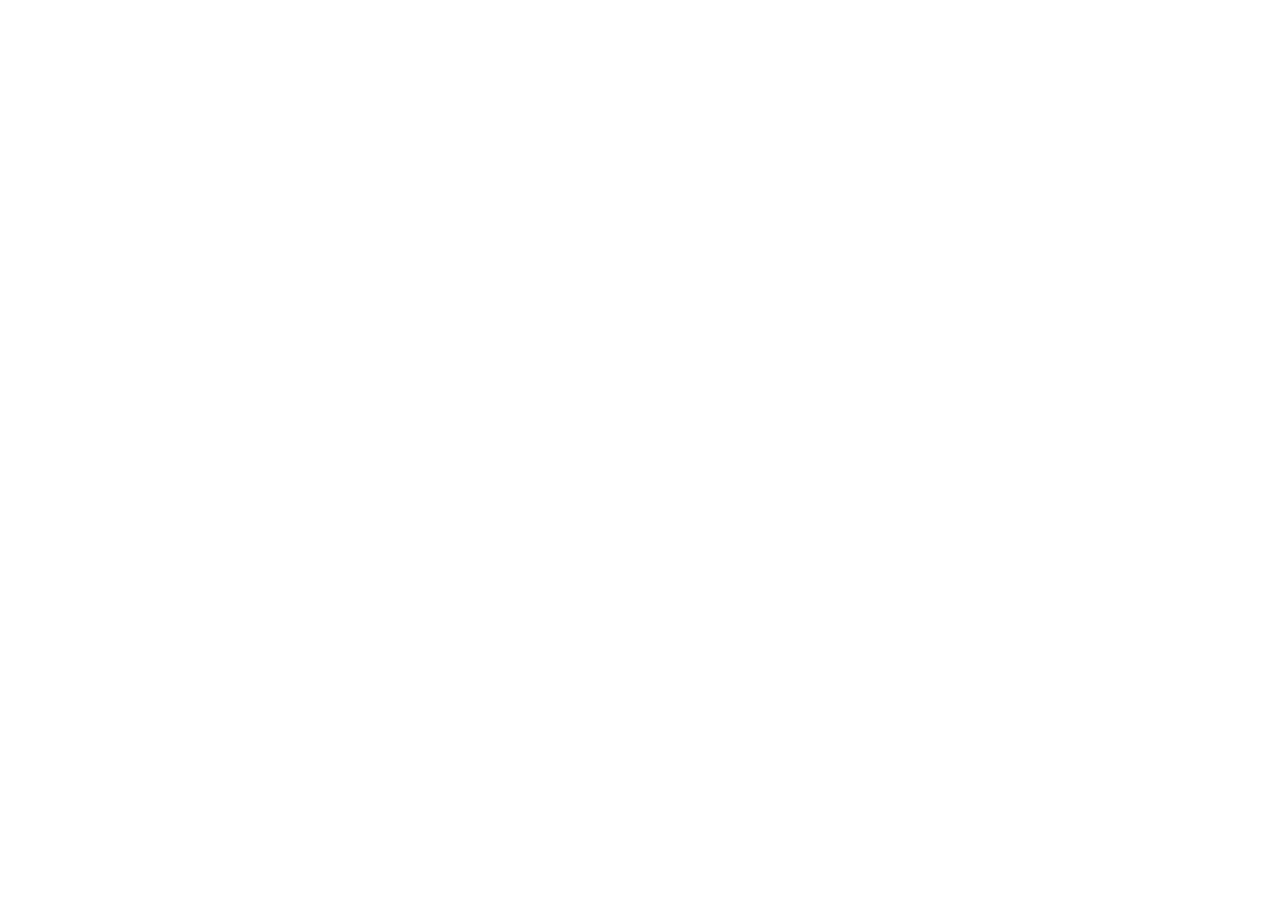
==== commit 5849e65d: "chore: mover la plantilla al sitio personal, dejar redireccion" ====
--- a/index.html
+++ b/index.html
@@ -1,3819 +1,19 @@
-<!doctype html>
-<html lang="zh-CN">
-  <head>
-    <meta charset="UTF-8" />
-    <meta name="viewport" content="width=device-width, initial-scale=1.0" />
-    <title>Signal Template</title>
-
-    <link rel="preconnect" href="https://fonts.googleapis.com" />
-    <link rel="preconnect" href="https://fonts.gstatic.com" crossorigin />
-    <!--
-      Signal style uses four font families:
-        1. Source Serif 4     — editorial serif for headlines, mixed roman + italic
-        2. DM Sans            — clean grotesque for body, stats numbers
-        3. IBM Plex Mono      — condensed mono labels, chrome, kickers
-        4. Noto Serif SC / Noto Sans SC — Chinese fallbacks for every role
-    -->
-    <link
-      href="https://fonts.googleapis.com/css2?family=Source+Serif+4:ital,opsz,wght@0,8..60,300;0,8..60,400;0,8..60,600;0,8..60,700;1,8..60,300;1,8..60,400;1,8..60,600;1,8..60,700&family=DM+Sans:opsz,wght@9..40,300;9..40,400;9..40,500;9..40,600&family=IBM+Plex+Mono:wght@300;400;500&family=Noto+Serif+SC:wght@300;400;500;600;700&family=Noto+Sans+SC:wght@300;400;500&display=swap"
-      rel="stylesheet"
-    />
-
-    <style>
-      /* ╔══════════════════════════════════════════════════════════════════════╗
-   ║  ZONE A · TOKENS  —  SIGNAL STYLE                                    ║
-   ║                                                                      ║
-   ║  Replace this block to change the visual style entirely.             ║
-   ║  Every color, font, and size in this file reads from these vars.     ║
-   ║  Never write raw hex values, font names, or px sizes outside here.   ║
-   ╚══════════════════════════════════════════════════════════════════════╝ */
-      :root {
-        /* ── Palette ──────────────────────────────────────────────────────── */
-        /* Dark navy: intelligence, authority, depth — the editorial tone */
-        --c-bg: #0a0e1c;
-        /* Slightly lighter navy for secondary dark surfaces */
-        --c-bg-alt: #161d38;
-        /* Warm cream: the light slide background, like aged paper */
-        --c-bg-light: #f2f0ea;
-        /* Slightly cooler cream for secondary light surfaces */
-        --c-bg-light-alt: #e6e2d8;
-
-        /* Primary text on dark: warm off-white, never pure white */
-        --c-fg: #eef0f5;
-        /* Secondary text on dark: muted blue-grey */
-        --c-fg-2: #a7aec4;
-        /* Tertiary / hint text on dark */
-        --c-fg-3: #5b6480;
-        /* Primary text on light: very dark navy near-black */
-        --c-fg-light: #0a0e1c;
-        /* Secondary text on light */
-        --c-fg-light-2: #5a6270;
-        /* Tertiary text on light */
-        --c-fg-light-3: #9aa0a8;
-
-        /* Accent: warm antique gold — the single hot colour; used for italic serif em */
-        --c-accent: #d9b25a;
-        /* Dividers on dark: dark navy border */
-        --c-border: #263156;
-        /* Dividers on light: warm greige border */
-        --c-border-light: #c9c4b6;
-
-        /* ── Typography ──────────────────────────────────────────────────── */
-        /* Display + Heading: Source Serif 4 — editorial, authoritative.
-           Mix roman and italic mid-sentence for the Signal look. */
-        --f-display: "Source Serif 4", "Noto Serif SC", Georgia, serif;
-        --f-heading: "Source Serif 4", "Noto Serif SC", Georgia, serif;
-        /* Body: DM Sans — clean grotesque, steps back so the serif leads */
-        --f-body: "DM Sans", "Noto Sans SC", system-ui, sans-serif;
-        /* Mono: IBM Plex Mono — the condensed editorial timestamp */
-        --f-mono: "IBM Plex Mono", "JetBrains Mono", monospace;
-
-        /* ── Type Scale ───────────────────────────────────────────────────── */
-        /* vw units keep all sizes proportional regardless of window width */
-        --sz-display: 9.5vw; /* hero cover title — very large, commanding */
-        --sz-h1: 5.2vw; /* chapter titles */
-        --sz-h2: 3vw; /* slide headlines */
-        --sz-h3: 1.9vw; /* sub-headlines, compare panel titles */
-        --sz-lead: 1.4vw; /* lead paragraph */
-        --sz-body: 1.05vw; /* body text, bullets */
-        --sz-caption: 0.82vw; /* captions, footnotes */
-        --sz-label: 0.7vw; /* chrome, kickers, tags, mono metadata */
-
-        /* ── Spacing ─────────────────────────────────────────────────────── */
-        --pad-x: 7.5vw; /* horizontal slide padding */
-        --pad-y: 5.5vh; /* vertical slide padding */
-        --gap-lg: 4vh; /* between major content sections */
-        --gap-md: 2.5vh; /* between related elements */
-        --gap-sm: 1.2vh; /* between tightly coupled elements */
-
-        /* ── Motion ──────────────────────────────────────────────────────── */
-        /* Slide pan: sharp in, sharp out — deliberate, not springy */
-        --ease-slide: cubic-bezier(0.77, 0, 0.175, 1);
-        --dur-slide: 0.85s;
-        /* Element entrance: spring-y ease-out for content reveals */
-        --ease-enter: cubic-bezier(0.16, 1, 0.3, 1);
-        --dur-enter: 0.65s;
-      }
-
-      /* ╔══════════════════════════════════════════════════════════════════════╗
-   ║  ZONE B · ENGINE — DO NOT MODIFY                                     ║
-   ║                                                                      ║
-   ║  Layout engine, transitions, animation system, navigation.           ║
-   ║  Touching this breaks the mechanics.                                 ║
-   ╚══════════════════════════════════════════════════════════════════════╝ */
-
-      *,
-      *::before,
-      *::after {
-        box-sizing: border-box;
-        margin: 0;
-        padding: 0;
-      }
-      html,
-      body {
-        width: 100%;
-        height: 100%;
-        overflow: hidden;
-        background: var(--c-bg);
-        -webkit-font-smoothing: antialiased;
-      }
-
-      /* Deck container — all slides sit side by side in one horizontal strip */
-      #deck {
-        display: flex;
-        height: 100vh;
-        transition: transform var(--dur-slide) var(--ease-slide);
-        will-change: transform;
-      }
-
-      /* Slide base — each slide occupies exactly one full viewport */
-      .slide {
-        flex: 0 0 100vw;
-        width: 100vw;
-        height: 100vh;
-        position: relative;
-        padding: var(--pad-y) var(--pad-x);
-        display: grid;
-        grid-template-rows: auto 1fr auto;
-        overflow: hidden;
-      }
-      .slide-body {
-        min-height: 0;
-      }
-
-      /* Slide themes */
-      .slide.dark {
-        background: var(--c-bg);
-        color: var(--c-fg);
-      }
-      .slide.light {
-        background: var(--c-bg-light);
-        color: var(--c-fg-light);
-      }
-
-      /* ── Animation system ─────────────────────────────────────────────── */
-      /* Elements start invisible; become visible only when slide is active */
-      [data-anim] {
-        opacity: 0;
-      }
-      .slide.is-active [data-anim] {
-        animation-duration: var(--dur-enter);
-        animation-timing-function: var(--ease-enter);
-        animation-fill-mode: forwards;
-      }
-      .slide.is-active [data-anim="fade-up"] {
-        animation-name: kFadeUp;
-      }
-      .slide.is-active [data-anim="fade-in"] {
-        animation-name: kFadeIn;
-      }
-      .slide.is-active [data-anim="reveal-right"] {
-        animation-name: kRevealRight;
-      }
-      .slide.is-active [data-anim="reveal-left"] {
-        animation-name: kRevealLeft;
-      }
-      .slide.is-active [data-anim="scale-in"] {
-        animation-name: kScaleIn;
-      }
-
-      /* Staggered delays via data-delay attribute (0–6) */
-      [data-delay="0"] {
-        animation-delay: 0s;
-      }
-      [data-delay="1"] {
-        animation-delay: 0.08s;
-      }
-      [data-delay="2"] {
-        animation-delay: 0.18s;
-      }
-      [data-delay="3"] {
-        animation-delay: 0.3s;
-      }
-      [data-delay="4"] {
-        animation-delay: 0.44s;
-      }
-      [data-delay="5"] {
-        animation-delay: 0.6s;
-      }
-      [data-delay="6"] {
-        animation-delay: 0.78s;
-      }
-
-      @keyframes kFadeUp {
-        from {
-          opacity: 0;
-          transform: translateY(28px);
-        }
-        to {
-          opacity: 1;
-          transform: none;
-        }
-      }
-      @keyframes kFadeIn {
-        from {
-          opacity: 0;
-        }
-        to {
-          opacity: 1;
-        }
-      }
-      @keyframes kRevealRight {
-        from {
-          clip-path: inset(0 100% 0 0);
-          opacity: 1;
-        }
-        to {
-          clip-path: inset(0 0% 0 0);
-          opacity: 1;
-        }
-      }
-      @keyframes kRevealLeft {
-        from {
-          clip-path: inset(0 0 0 100%);
-          opacity: 1;
-        }
-        to {
-          clip-path: inset(0 0 0 0%);
-          opacity: 1;
-        }
-      }
-      @keyframes kScaleIn {
-        from {
-          opacity: 0;
-          transform: scale(0.94);
-        }
-        to {
-          opacity: 1;
-          transform: none;
-        }
-      }
-
-      /* ── Navigation UI ───────────────────────────────────────────────── */
-      #nav-dots {
-        position: fixed;
-        bottom: 24px;
-        left: 50%;
-        transform: translateX(-50%);
-        display: flex;
-        gap: 7px;
-        z-index: 100;
-      }
-      .nav-dot {
-        width: 5px;
-        height: 5px;
-        border-radius: 50%;
-        border: none;
-        background: rgba(255, 255, 255, 0.22);
-        cursor: pointer;
-        transition:
-          background 0.3s,
-          transform 0.3s;
-        padding: 0;
-      }
-      .nav-dot.is-active {
-        background: rgba(255, 255, 255, 0.8);
-        transform: scale(1.4);
-      }
-
-      #slide-counter {
-        position: fixed;
-        bottom: 20px;
-        right: 28px;
-        font-family: var(--f-mono);
-        font-size: 10px;
-        letter-spacing: 0.12em;
-        color: rgba(255, 255, 255, 0.25);
-        z-index: 100;
-        user-select: none;
-      }
-
-      /* ╔══════════════════════════════════════════════════════════════════════╗
-   ║  ZONE C · TYPOGRAPHY                                                 ║
-   ╚══════════════════════════════════════════════════════════════════════╝ */
-
-      .display {
-        font-family: var(--f-display);
-        font-size: var(--sz-display);
-        font-weight: 700;
-        line-height: 0.96;
-        letter-spacing: -0.02em;
-      }
-      .h1 {
-        font-family: var(--f-heading);
-        font-size: var(--sz-h1);
-        font-weight: 600;
-        line-height: 1.08;
-        letter-spacing: -0.01em;
-      }
-      .h2 {
-        font-family: var(--f-heading);
-        font-size: var(--sz-h2);
-        font-weight: 600;
-        line-height: 1.18;
-      }
-      .h3 {
-        font-family: var(--f-heading);
-        font-size: var(--sz-h3);
-        font-weight: 500;
-        line-height: 1.3;
-      }
-      .lead {
-        font-family: var(--f-body);
-        font-size: var(--sz-lead);
-        font-weight: 400;
-        line-height: 1.58;
-      }
-      .body {
-        font-family: var(--f-body);
-        font-size: var(--sz-body);
-        font-weight: 400;
-        line-height: 1.65;
-      }
-      .caption {
-        font-family: var(--f-body);
-        font-size: var(--sz-caption);
-        font-weight: 400;
-        line-height: 1.5;
-      }
-      .label {
-        font-family: var(--f-mono);
-        font-size: var(--sz-label);
-        font-weight: 500;
-        letter-spacing: 0.14em;
-        text-transform: uppercase;
-      }
-
-      /* Signal signature: italic serif in accent gold for em tags inside headings */
-      .display em,
-      .h1 em,
-      .h2 em,
-      .h3 em {
-        
-        color: var(--c-accent);
-      }
-      .lead em {
-        
-        color: var(--c-accent);
-        font-family: var(--f-heading);
-      }
-
-      .dark .muted {
-        color: var(--c-fg-2);
-      }
-      .light .muted {
-        color: var(--c-fg-light-2);
-      }
-      .accent {
-        color: var(--c-accent);
-      }
-
-      /* ╔══════════════════════════════════════════════════════════════════════╗
-   ║  ZONE D · CHROME + GRID TEXTURE                                      ║
-   ╚══════════════════════════════════════════════════════════════════════╝ */
-
-      /* Subtle grid overlay — the Signal visual fingerprint */
-      .slide.dark::before {
-        content: "";
-        position: absolute;
-        inset: 0;
-        background-image:
-          linear-gradient(rgba(255, 255, 255, 0.03) 1px, transparent 1px),
-          linear-gradient(90deg, rgba(255, 255, 255, 0.03) 1px, transparent 1px);
-        background-size: 80px 80px;
-        pointer-events: none;
-        z-index: 0;
-      }
-      .slide.dark > * {
-        position: relative;
-        z-index: 1;
-      }
-
-      /* Chrome (top bar) and footer */
-      .slide-chrome,
-      .slide-foot {
-        display: flex;
-        justify-content: space-between;
-        align-items: center;
-      }
-      .slide-chrome {
-        padding-bottom: var(--gap-sm);
-        border-bottom: 1px solid var(--c-border);
-        margin-bottom: var(--gap-md);
-      }
-      .slide-foot {
-        padding-top: var(--gap-sm);
-        border-top: 1px solid var(--c-border);
-        margin-top: var(--gap-md);
-      }
-      .light .slide-chrome,
-      .light .slide-foot {
-        border-color: var(--c-border-light);
-      }
-
-      /* Special layouts that don't use chrome/foot */
-      .slide--cover .slide-chrome,
-      .slide--cover .slide-foot,
-      .slide--chapter .slide-chrome,
-      .slide--chapter .slide-foot,
-      .slide--quote .slide-chrome,
-      .slide--quote .slide-foot,
-      .slide--end .slide-chrome,
-      .slide--end .slide-foot {
-        display: none;
-      }
-
-      /* ╔══════════════════════════════════════════════════════════════════════╗
-   ║  ZONE E · LAYOUT PATTERNS                                            ║
-   ╚══════════════════════════════════════════════════════════════════════╝ */
-
-      /* 1. COVER ─────────────────────────────────────────────────────────── */
-      .slide--cover {
-        display: flex;
-        flex-direction: column;
-        justify-content: flex-end;
-      }
-      .cover-body {
-        display: flex;
-        flex-direction: column;
-        flex: 1;
-        justify-content: flex-end;
-        gap: var(--gap-md);
-      }
-      .cover-meta {
-        display: flex;
-        justify-content: space-between;
-        align-items: flex-end;
-        margin-top: var(--gap-lg);
-        padding-top: var(--gap-sm);
-        border-top: 1px solid var(--c-border);
-      }
-      .light .cover-meta {
-        border-color: var(--c-border-light);
-      }
-
-      /* 2. CHAPTER ────────────────────────────────────────────────────────── */
-      .slide--chapter {
-        display: flex;
-        flex-direction: column;
-        justify-content: center;
-      }
-      .chapter-num {
-        font-family: var(--f-mono);
-        font-size: var(--sz-label);
-        letter-spacing: 0.2em;
-        text-transform: uppercase;
-        color: var(--c-accent);
-        margin-bottom: var(--gap-md);
-      }
-      .chapter-rule {
-        width: 36px;
-        height: 1px;
-        background: var(--c-accent);
-        margin-bottom: var(--gap-md);
-      }
-
-      /* 3. STATEMENT ──────────────────────────────────────────────────────── */
-      .slide--statement .statement-body {
-        display: flex;
-        flex-direction: column;
-        justify-content: center;
-        gap: var(--gap-md);
-      }
-
-      /* 4. SPLIT ──────────────────────────────────────────────────────────── */
-      .slide--split .slide-body {
-        display: grid;
-        grid-template-columns: 1fr 1fr;
-        gap: calc(var(--pad-x) * 0.7);
-        align-items: center;
-      }
-      .split-text {
-        display: flex;
-        flex-direction: column;
-        gap: var(--gap-md);
-      }
-      .split-image {
-        display: flex;
-        flex-direction: column;
-        gap: var(--gap-sm);
-      }
-      .split-image img {
-        width: 100%;
-        height: 55vh;
-        object-fit: cover;
-        display: block;
-      }
-
-      /* 5. STATS ───────────────────────────────────────────────────────────── */
-      .slide--stats .slide-body {
-        display: flex;
-        flex-direction: column;
-        justify-content: center;
-        gap: var(--gap-lg);
-      }
-      .stats-grid {
-        display: grid;
-        grid-template-columns: repeat(3, 1fr);
-        gap: 0;
-      }
-      .stats-grid.cols-4 {
-        grid-template-columns: repeat(4, 1fr);
-      }
-      .stat-card {
-        display: flex;
-        flex-direction: column;
-        gap: var(--gap-sm);
-        padding: var(--gap-md) var(--gap-md) var(--gap-md) 0;
-        border-top: 1px solid var(--c-border);
-      }
-      .light .stat-card {
-        border-color: var(--c-border-light);
-      }
-      .stat-value {
-        font-family: var(--f-display);
-        font-size: 5.5vw;
-        font-weight: 600;
-        line-height: 1;
-        color: var(--c-accent);
-        letter-spacing: -0.02em;
-      }
-      .stat-label {
-        font-family: var(--f-body);
-        font-size: var(--sz-body);
-        line-height: 1.5;
-      }
-      .stat-note {
-        font-family: var(--f-mono);
-        font-size: var(--sz-caption);
-        letter-spacing: 0.05em;
-        color: var(--c-fg-3);
-      }
-      .light .stat-note {
-        color: var(--c-fg-light-3);
-      }
-
-      /* 6. QUOTE ───────────────────────────────────────────────────────────── */
-      .slide--quote {
-        display: flex;
-        flex-direction: column;
-        justify-content: center;
-        padding: calc(var(--pad-y) * 1.2) calc(var(--pad-x) * 1.1);
-      }
-      .quote-mark {
-        font-family: var(--f-display);
-        font-size: 8vw;
-        line-height: 0.6;
-        color: var(--c-accent);
-        margin-bottom: var(--gap-md);
-        font-weight: 300;
-      }
-      .quote-text {
-        font-family: var(--f-display);
-        font-size: 3.6vw;
-        font-weight: 400;
-        line-height: 1.28;
-        letter-spacing: -0.01em;
-        max-width: 78%;
-        margin-bottom: var(--gap-lg);
-        
-      }
-      .quote-attr {
-        display: flex;
-        flex-direction: column;
-        gap: 0.4vh;
-      }
-
-      /* 7. LIST ────────────────────────────────────────────────────────────── */
-      .slide--list .slide-body {
-        display: grid;
-        grid-template-columns: 2fr 3fr;
-        gap: calc(var(--pad-x) * 0.8);
-        align-items: center;
-      }
-      .list-head {
-        display: flex;
-        flex-direction: column;
-        gap: var(--gap-md);
-        padding-top: var(--gap-sm);
-      }
-      .bullet-list {
-        list-style: none;
-        display: flex;
-        flex-direction: column;
-        gap: var(--gap-md);
-      }
-      .bullet-list li {
-        display: grid;
-        grid-template-columns: 1.2em 1fr;
-        gap: 0.5em;
-        font-family: var(--f-body);
-        font-size: var(--sz-lead);
-        line-height: 1.5;
-      }
-      .bullet-list li::before {
-        content: "—";
-        color: var(--c-accent);
-        font-family: var(--f-mono);
-      }
-      .dark .bullet-list li {
-        color: var(--c-fg);
-      }
-      .light .bullet-list li {
-        color: var(--c-fg-light);
-      }
-
-      /* 8. COMPARE ─────────────────────────────────────────────────────────── */
-      .slide--compare .slide-body {
-        display: grid;
-        grid-template-columns: 1fr 1fr;
-        height: 100%;
-      }
-      .compare-panel {
-        display: flex;
-        flex-direction: column;
-        gap: var(--gap-md);
-        padding: var(--gap-md) 0;
-      }
-      .compare-panel.left {
-        padding-right: calc(var(--pad-x) * 0.55);
-        border-right: 1px solid var(--c-border);
-      }
-      .compare-panel.right {
-        padding-left: calc(var(--pad-x) * 0.55);
-      }
-      .light .compare-panel.left {
-        border-color: var(--c-border-light);
-      }
-      .compare-label {
-        font-family: var(--f-mono);
-        font-size: var(--sz-label);
-        letter-spacing: 0.16em;
-        text-transform: uppercase;
-        padding-bottom: var(--gap-sm);
-        border-bottom: 1px solid var(--c-border);
-      }
-      .compare-label.after {
-        color: var(--c-accent);
-      }
-      .light .compare-label {
-        border-color: var(--c-border-light);
-      }
-
-      /* 9. END ─────────────────────────────────────────────────────────────── */
-      .slide--end {
-        display: flex;
-        flex-direction: column;
-        justify-content: center;
-        gap: var(--gap-md);
-      }
-
-      /* 10. EDITORIAL — Editorial newsletter style ─────────────────── */
-      .slide--editorial {
-        grid-template-rows: auto auto auto 1fr auto;
-      }
-      .editorial-stamp {
-        font-family: var(--f-mono);
-        font-size: var(--sz-label);
-        letter-spacing: 0.22em;
-        color: var(--c-fg-3);
-      }
-      .editorial-stamp .accent {
-        color: var(--c-accent);
-      }
-      .editorial-hl {
-        font-family: var(--f-heading);
-        font-size: 2.75vw;
-        font-weight: 600;
-        line-height: 1.2;
-        padding-bottom: var(--gap-md);
-        border-bottom: 1px solid var(--c-border);
-      }
-      .editorial-hl em {
-        
-        color: var(--c-accent);
-      }
-      .light .editorial-hl {
-        border-color: var(--c-border-light);
-      }
-
-      /* Two-column layout */
-      .editorial-cols {
-        display: grid;
-        grid-template-columns: 1.15fr 0.85fr;
-        gap: 0;
-        min-height: 0;
-      }
-      .editorial-col-left {
-        padding-right: calc(var(--pad-x) * 0.38);
-        border-right: 1px solid var(--c-border);
-        display: flex;
-        flex-direction: column;
-      }
-      .editorial-col-right {
-        padding-left: calc(var(--pad-x) * 0.38);
-        display: flex;
-        flex-direction: column;
-        gap: var(--gap-md);
-      }
-      .light .editorial-col-left {
-        border-color: var(--c-border-light);
-      }
-      .editorial-col-head {
-        font-family: var(--f-mono);
-        font-size: var(--sz-label);
-        letter-spacing: 0.18em;
-        color: var(--c-fg-3);
-        padding-bottom: var(--gap-sm);
-        border-bottom: 1px solid var(--c-border);
-        margin-bottom: var(--gap-sm);
-      }
-      .light .editorial-col-head {
-        border-color: var(--c-border-light);
-        color: var(--c-fg-light-3);
-      }
-
-      /* Date log in left column */
-      .log-list {
-        display: flex;
-        flex-direction: column;
-        gap: 1.4vh;
-        flex: 1;
-      }
-      .log-row {
-        display: grid;
-        grid-template-columns: 5em 1fr;
-        gap: 1em;
-        align-items: baseline;
-      }
-      .log-dt {
-        font-family: var(--f-mono);
-        font-size: var(--sz-caption);
-        letter-spacing: 0.1em;
-        color: var(--c-fg-3);
-        white-space: nowrap;
-      }
-      .log-dd {
-        font-family: var(--f-body);
-        font-size: var(--sz-body);
-        line-height: 1.52;
-      }
-      .log-dd em {
-        
-        color: var(--c-accent);
-        font-family: var(--f-heading);
-      }
-
-      /* 2x2 mixed-font stat grid in right column */
-      .stat-4 {
-        display: grid;
-        grid-template-columns: 1fr 1fr;
-        gap: 0;
-      }
-      .stat-4-cell {
-        border-top: 1px solid var(--c-border);
-        padding: 1.2vh 0 1.5vh 0;
-      }
-      .stat-4-cell:nth-child(even) {
-        border-left: 1px solid var(--c-border);
-        padding-left: 1.8vh;
-      }
-      .light .stat-4-cell {
-        border-color: var(--c-border-light);
-      }
-      /* Value: roman grotesque number (DM Sans 700) + italic serif suffix (Source Serif 4 italic) */
-      .stat-4-val {
-        font-family: var(--f-body);
-        font-size: 2.5vw;
-        font-weight: 700;
-        line-height: 1;
-        color: var(--c-fg);
-        margin-bottom: 0.5vh;
-        letter-spacing: -0.02em;
-      }
-      .stat-4-val em {
-        font-family: var(--f-display);
-        
-        color: var(--c-accent);
-        font-weight: 600;
-      }
-      .stat-4-label {
-        font-family: var(--f-mono);
-        font-size: 0.62vw;
-        letter-spacing: 0.07em;
-        color: var(--c-fg-3);
-        line-height: 1.4;
-        text-transform: uppercase;
-      }
-      .light .stat-4-label {
-        color: var(--c-fg-light-3);
-      }
-
-      /* Analysis line below columns */
-      .editorial-analysis {
-        font-family: var(--f-body);
-        font-size: 0.88vw;
-        line-height: 1.72;
-        color: var(--c-fg-2);
-        border-top: 1px solid var(--c-border);
-        padding-top: var(--gap-sm);
-      }
-      .light .editorial-analysis {
-        border-color: var(--c-border-light);
-        color: var(--c-fg-light-2);
-      }
-
-      /* 11. DENSE — Two-column editorial text ─────────────────────────────── */
-      .slide--dense {
-        grid-template-rows: auto auto 1fr auto;
-      }
-      .dense-hl {
-        font-family: var(--f-heading);
-        font-size: 2.4vw;
-        font-weight: 600;
-        line-height: 1.2;
-        padding-bottom: var(--gap-md);
-        border-bottom: 1px solid var(--c-border);
-        max-width: 88%;
-      }
-      .dense-hl em {
-        
-        color: var(--c-accent);
-      }
-      .light .dense-hl {
-        border-color: var(--c-border-light);
-      }
-      .dense-cols {
-        display: grid;
-        grid-template-columns: 1fr 1fr;
-        gap: calc(var(--pad-x) * 0.45);
-        padding-top: var(--gap-md);
-        min-height: 0;
-      }
-      .dense-col h4 {
-        font-family: var(--f-mono);
-        font-size: var(--sz-label);
-        letter-spacing: 0.16em;
-        color: var(--c-fg-3);
-        margin-bottom: var(--gap-sm);
-        padding-bottom: var(--gap-sm);
-        border-bottom: 1px solid var(--c-border);
-      }
-      .light .dense-col h4 {
-        border-color: var(--c-border-light);
-        color: var(--c-fg-light-3);
-      }
-      .dense-col p {
-        font-family: var(--f-body);
-        font-size: var(--sz-body);
-        line-height: 1.72;
-        color: var(--c-fg-2);
-        margin-bottom: 1.4vh;
-      }
-      .light .dense-col p {
-        color: var(--c-fg-light-2);
-      }
-      .dense-col p:last-child {
-        margin-bottom: 0;
-      }
-      .dense-col p em {
-        
-        color: var(--c-accent);
-        font-family: var(--f-heading);
-      }
-
-      /* 12. FULLBLEED ──────────────────────────────────────────────────────── */
-      .slide--fullbleed {
-        padding: 0;
-        display: block;
-        position: relative;
-      }
-      .slide--fullbleed::before {
-        display: none !important;
-      }
-      .fb-img {
-        position: absolute;
-        inset: 0;
-        width: 100%;
-        height: 100%;
-        object-fit: cover;
-        display: block;
-      }
-      .fb-content {
-        position: absolute;
-        bottom: 0;
-        left: 0;
-        right: 0;
-        padding: var(--pad-y) var(--pad-x);
-        background: linear-gradient(
-          to bottom,
-          transparent 0%,
-          rgba(15, 20, 36, 0.9) 35%
-        );
-        display: flex;
-        flex-direction: column;
-        gap: var(--gap-sm);
-      }
-
-      /* ╔══════════════════════════════════════════════════════════════════════╗
-   ║  ZONE F · COMPONENTS                                                 ║
-   ╚══════════════════════════════════════════════════════════════════════╝ */
-
-      /* Decorative rule lines */
-      .rule {
-        width: 36px;
-        height: 1px;
-        background: var(--c-accent);
-      }
-      .rule.full {
-        width: 100%;
-        background: var(--c-border);
-      }
-      .light .rule.full {
-        background: var(--c-border-light);
-      }
-
-      /* Kicker label (above headlines) */
-      .kicker {
-        font-family: var(--f-mono);
-        font-size: var(--sz-label);
-        letter-spacing: 0.14em;
-        text-transform: uppercase;
-        color: var(--c-accent);
-      }
-
-      /* Outlined tag */
-      .tag {
-        display: inline-block;
-        font-family: var(--f-mono);
-        font-size: var(--sz-label);
-        letter-spacing: 0.14em;
-        text-transform: uppercase;
-        color: var(--c-accent);
-        border: 1px solid var(--c-accent);
-        padding: 0.3em 0.8em;
-        line-height: 1;
-      }
-
-      /* Image caption */
-      .img-caption {
-        font-family: var(--f-mono);
-        font-size: var(--sz-caption);
-        letter-spacing: 0.04em;
-        opacity: 0.5;
-        margin-top: 0.8vh;
-      }
-      /* ── CHART ─────────────────────────────────────────────────────────── */
-      .slide--chart .slide-body {
-        display: flex;
-        flex-direction: column;
-        gap: var(--gap-md);
-        min-height: 0;
-      }
-      .chart-header {
-        display: flex;
-        justify-content: space-between;
-        align-items: baseline;
-        flex-shrink: 0;
-      }
-      .chart-wrapper {
-        flex: 1;
-        display: flex;
-        flex-direction: column;
-        justify-content: flex-end;
-        min-height: 0;
-      }
-      .bar-track {
-        height: 30vh;
-        display: flex;
-        align-items: flex-end;
-        gap: 4vw;
-        border-left: 1px solid var(--c-border);
-        padding-left: 0.5vw;
-      }
-      .light .bar-track {
-        border-color: var(--c-border-light);
-      }
-      .bar-col {
-        flex: 1;
-        display: flex;
-        flex-direction: column;
-        align-items: flex-start;
-        justify-content: flex-end;
-        gap: 1vh;
-        height: 100%;
-      }
-      .bar-fill {
-        width: 100%;
-        background: var(--c-fg-3);
-      }
-      .bar-fill.accent {
-        background: var(--c-accent);
-      }
-      .light .bar-fill {
-        background: var(--c-fg-light-3);
-      }
-      .light .bar-fill.accent {
-        background: var(--c-accent);
-      }
-      .bar-x-label {
-        font-family: var(--f-mono);
-        font-size: var(--sz-caption);
-        letter-spacing: 0.1em;
-        color: var(--c-fg-3);
-        white-space: nowrap;
-        text-transform: uppercase;
-      }
-      .light .bar-x-label {
-        color: var(--c-fg-light-3);
-      }
-      .bar-val {
-        font-family: var(--f-body);
-        font-size: var(--sz-body);
-        font-weight: 500;
-        color: var(--c-fg-2);
-      }
-      .bar-val.hi {
-        color: var(--c-accent);
-        font-weight: 600;
-      }
-      .light .bar-val {
-        color: var(--c-fg-light-2);
-      }
-      .chart-baseline {
-        height: 1px;
-        background: var(--c-border);
-        flex-shrink: 0;
-        margin-top: 1px;
-      }
-      .light .chart-baseline {
-        background: var(--c-border-light);
-      }
-      .chart-source {
-        flex-shrink: 0;
-        font-family: var(--f-mono);
-        font-size: var(--sz-caption);
-        color: var(--c-fg-3);
-        letter-spacing: 0.06em;
-        margin-top: var(--gap-sm);
-      }
-      .light .chart-source {
-        color: var(--c-fg-light-3);
-      }
-
-      /* ── DIAGRAM ────────────────────────────────────────────────────────── */
-      .slide--diagram .slide-body {
-        display: flex;
-        flex-direction: column;
-        justify-content: center;
-        gap: var(--gap-lg);
-        min-height: 0;
-      }
-      .flow {
-        display: flex;
-        align-items: stretch;
-        gap: 0;
-      }
-      .flow-step {
-        flex: 1;
-        display: flex;
-        flex-direction: column;
-        gap: var(--gap-sm);
-        padding-right: calc(var(--pad-x) * 0.35);
-      }
-      .flow-num {
-        font-family: var(--f-display);
-        font-size: 4.5vw;
-        font-weight: 700;
-        line-height: 1;
-        color: var(--c-accent);
-        letter-spacing: -0.02em;
-        
-      }
-      .flow-title {
-        font-family: var(--f-heading);
-        font-size: var(--sz-h3);
-        font-weight: 600;
-        line-height: 1.15;
-        color: var(--c-fg);
-      }
-      .light .flow-title {
-        color: var(--c-fg-light);
-      }
-      .flow-desc {
-        font-family: var(--f-body);
-        font-size: var(--sz-body);
-        color: var(--c-fg-2);
-        line-height: 1.62;
-      }
-      .light .flow-desc {
-        color: var(--c-fg-light-2);
-      }
-      .flow-arrow {
-        display: flex;
-        align-items: flex-start;
-        padding-top: 1em;
-        padding-right: calc(var(--pad-x) * 0.35);
-        font-size: 2vw;
-        color: var(--c-border);
-        flex-shrink: 0;
-      }
-      .light .flow-arrow {
-        color: var(--c-border-light);
-      }
-
-      /* ── PIE / DONUT CHART ──────────────────────────────────────────────── */
-      .slide--pie .slide-body {
-        display: flex;
-        flex-direction: column;
-        gap: var(--gap-md);
-        min-height: 0;
-      }
-      .pie-row {
-        display: grid;
-        grid-template-columns: 1fr 1fr;
-        gap: calc(var(--pad-x) * 0.7);
-        align-items: center;
-        flex: 1;
-        min-height: 0;
-      }
-      .pie-donut {
-        width: min(26vw, 42vh);
-        height: min(26vw, 42vh);
-        border-radius: 50%;
-        position: relative;
-        flex-shrink: 0;
-        justify-self: center;
-      }
-      .pie-donut::after {
-        content: "";
-        position: absolute;
-        inset: 22%;
-        border-radius: 50%;
-        background: var(--c-bg);
-      }
-      .pie-legend {
-        display: flex;
-        flex-direction: column;
-        gap: var(--gap-md);
-      }
-      .pie-item {
-        display: grid;
-        grid-template-columns: 0.8em 1fr auto;
-        gap: 1em;
-        align-items: center;
-      }
-      .pie-swatch {
-        width: 0.8em;
-        height: 0.8em;
-        border-radius: 2px;
-        flex-shrink: 0;
-      }
-      .pie-item-label {
-        font-family: var(--f-body);
-        font-size: var(--sz-lead);
-        line-height: 1.4;
-      }
-      .pie-item-val {
-        font-family: var(--f-mono);
-        font-size: var(--sz-body);
-        font-weight: 500;
-        letter-spacing: 0.06em;
-        color: var(--c-accent);
-      }
-      .pie-total {
-        margin-top: var(--gap-sm);
-        padding-top: var(--gap-sm);
-        border-top: 1px solid var(--c-border);
-        font-family: var(--f-mono);
-        font-size: var(--sz-label);
-        letter-spacing: 0.1em;
-        color: var(--c-fg-3);
-      }
-      .light .pie-donut::after {
-        background: var(--c-bg-light);
-      }
-      .light .pie-total {
-        border-color: var(--c-border-light);
-        color: var(--c-fg-light-3);
-      }
-
-      /* ── PYRAMID ─────────────────────────────────────────────────────────── */
-      .slide--pyramid .slide-body {
-        display: flex;
-        flex-direction: column;
-        justify-content: center;
-        gap: var(--gap-md);
-        min-height: 0;
-      }
-      .pyramid {
-        display: flex;
-        flex-direction: column;
-        gap: 3px;
-        align-items: center;
-      }
-      .pyr-level {
-        display: flex;
-        justify-content: space-between;
-        align-items: center;
-        padding: 1.3vh 2.5vw;
-        border-left: 3px solid var(--c-accent);
-        transition: width 0.3s;
-      }
-      .pyr-level:nth-child(1) {
-        background: color-mix(in srgb, var(--c-accent) 70%, var(--c-bg));
-        width: 38%;
-      }
-      .pyr-level:nth-child(2) {
-        background: color-mix(in srgb, var(--c-accent) 45%, var(--c-bg));
-        width: 54%;
-      }
-      .pyr-level:nth-child(3) {
-        background: color-mix(in srgb, var(--c-accent) 27%, var(--c-bg));
-        width: 70%;
-      }
-      .pyr-level:nth-child(4) {
-        background: color-mix(in srgb, var(--c-accent) 15%, var(--c-bg));
-        width: 86%;
-      }
-      .pyr-level:nth-child(5) {
-        background: color-mix(in srgb, var(--c-accent) 8%, var(--c-bg));
-        width: 100%;
-      }
-      .pyr-name {
-        font-family: var(--f-heading);
-        font-size: var(--sz-h3);
-        font-weight: 500;
-        line-height: 1.2;
-      }
-      .pyr-desc {
-        font-family: var(--f-body);
-        font-size: var(--sz-body);
-        color: var(--c-fg-2);
-        text-align: right;
-        max-width: 55%;
-        line-height: 1.4;
-      }
-
-      /* ── VERTICAL TIMELINE ───────────────────────────────────────────────── */
-      .slide--vtimeline {
-        grid-template-rows: auto auto 1fr auto;
-      }
-      .vt-hl {
-        font-family: var(--f-heading);
-        font-size: var(--sz-h2);
-        font-weight: 600;
-        padding-bottom: var(--gap-md);
-        border-bottom: 1px solid var(--c-border);
-      }
-      .light .vt-hl {
-        border-color: var(--c-border-light);
-      }
-      .vtimeline {
-        display: grid;
-        grid-template-columns: 8em 1px 1fr;
-        gap: 0;
-        min-height: 0;
-        padding-top: var(--gap-md);
-      }
-      .vt-date {
-        font-family: var(--f-mono);
-        font-size: var(--sz-caption);
-        letter-spacing: 0.08em;
-        color: var(--c-fg-3);
-        text-align: right;
-        padding: 0 1.5vw 3.5vh 0;
-        line-height: 1.4;
-      }
-      .light .vt-date {
-        color: var(--c-fg-light-3);
-      }
-      .vt-spine {
-        background: var(--c-border);
-        position: relative;
-      }
-      .light .vt-spine {
-        background: var(--c-border-light);
-      }
-      .vt-spine::before {
-        content: "";
-        position: absolute;
-        top: 0.25em;
-        left: -4px;
-        width: 9px;
-        height: 9px;
-        border-radius: 50%;
-        background: var(--c-accent);
-      }
-      .vt-content {
-        padding: 0 0 3.5vh 1.5vw;
-      }
-      .vt-title {
-        font-family: var(--f-heading);
-        font-size: var(--sz-h3);
-        font-weight: 500;
-        margin-bottom: 0.6vh;
-        line-height: 1.25;
-      }
-      .vt-body {
-        font-family: var(--f-body);
-        font-size: var(--sz-body);
-        color: var(--c-fg-2);
-        line-height: 1.65;
-      }
-      .light .vt-body {
-        color: var(--c-fg-light-2);
-      }
-      .vt-body em {
-        
-        color: var(--c-accent);
-        font-family: var(--f-heading);
-      }
-
-      /* ── CYCLE PROCESO ───────────────────────────────────────────────────── */
-      .slide--cycle .slide-body {
-        display: flex;
-        flex-direction: column;
-        gap: var(--gap-md);
-        min-height: 0;
-      }
-      .cycle-grid {
-        display: grid;
-        grid-template-columns: 1fr 3em 1fr;
-        grid-template-rows: 1fr 3em 1fr;
-        gap: var(--gap-sm);
-        flex: 1;
-        min-height: 0;
-        align-items: center;
-      }
-      .cycle-step {
-        display: flex;
-        flex-direction: column;
-        gap: var(--gap-sm);
-        padding: var(--gap-md);
-        border-top: 2px solid var(--c-accent);
-      }
-      .cycle-num {
-        font-family: var(--f-display);
-        font-size: 3.2vw;
-        font-weight: 700;
-        color: var(--c-accent);
-        line-height: 1;
-        letter-spacing: -0.02em;
-      }
-      .cycle-title {
-        font-family: var(--f-heading);
-        font-size: var(--sz-h3);
-        font-weight: 500;
-        line-height: 1.2;
-      }
-      .cycle-desc {
-        font-family: var(--f-body);
-        font-size: var(--sz-body);
-        color: var(--c-fg-2);
-        line-height: 1.6;
-      }
-      .light .cycle-desc {
-        color: var(--c-fg-light-2);
-      }
-      .cycle-arrow {
-        color: var(--c-fg-3);
-        font-size: 1.8vw;
-        display: flex;
-        align-items: center;
-        justify-content: center;
-      }
-      .light .cycle-arrow {
-        color: var(--c-fg-light-3);
-      }
-      .cycle-corner {
-        display: flex;
-        align-items: center;
-        justify-content: center;
-        color: var(--c-fg-3);
-        font-size: 1.3vw;
-      }
-
-      /* ═══════════════════════════════════════════════════════════════════
-         UTILIDADES AÑADIDAS (no vienen en el template original "signal")
-         Exportar a PDF · vista previa 4:3 · notas de orador
-         ═══════════════════════════════════════════════════════════════════ */
-
-      .util-btn {
-        position: fixed;
-        z-index: 60;
-        font-family: var(--f-mono);
-        font-size: 0.7vw;
-        letter-spacing: 0.1em;
-        text-transform: uppercase;
-        background: rgba(6, 9, 18, 0.78);
-        border: 1px solid var(--c-border);
-        color: var(--c-fg-2);
-        padding: 0.7em 1.3em;
-        border-radius: 2em;
-        cursor: pointer;
-        backdrop-filter: blur(8px);
-        transition: color 0.2s ease, border-color 0.2s ease;
-      }
-      .util-btn:hover { color: var(--c-accent); border-color: var(--c-accent); }
-      #btn-pdf { left: 2vw; bottom: 2.6vh; }
-
-      .formato-conmutador { position: fixed; top: 2.6vh; right: 2vw; z-index: 60; display: flex; gap: 0.4em; }
-      .formato-btn.activo { color: var(--c-accent); border-color: var(--c-accent); }
-
-      /* Notas de orador: tecla N. Ocultas por defecto y siempre fuera del PDF. */
-      .notas { display: none; }
-      body.con-notas .slide.is-active .notas {
-        display: block;
-        position: fixed;
-        left: 0; right: 0; bottom: 0;
-        background: #060912;
-        border-top: 1px solid var(--c-border);
-        color: var(--c-fg-2);
-        font-family: var(--f-body);
-        font-size: 0.85vw;
-        line-height: 1.5;
-        padding: 1.4vh 2vw;
-        z-index: 55;
-      }
-      body.con-notas .slide.is-active .notas b { color: var(--c-accent); font-weight: 500; }
-
-      /* Vista previa 4:3: el mismo deck dentro de un iframe a 1024x768 reales
-         (no un zoom aproximado — adentro, cada vw calcula contra esa resolución). */
-      .simulador-4-3 {
-        position: fixed; inset: 0; z-index: 70;
-        background: rgba(6, 9, 18, 0.94);
-        display: flex; align-items: center; justify-content: center;
-      }
-      .simulador-4-3.oculto { display: none; }
-      .simulador-4-3 iframe {
-        width: 1024px; height: 768px; border: none;
-        background: var(--c-bg); transform-origin: center center;
-        box-shadow: 0 2rem 6rem rgba(0, 0, 0, 0.6);
-      }
-      #btn-cerrar-simulador { top: 2.6vh; right: 2vw; z-index: 71; }
-
-      /* ── Exportar a PDF ────────────────────────────────────────────────
-         El deck normalmente es UNA tira horizontal de N×100vw movida con
-         translateX. Para imprimir hay que deshacer eso y poner las
-         diapositivas una debajo de otra, cada una en su propia página.
-         El ancho y el transform los pone el JS como estilo inline, así que
-         acá sí hacen falta !important para poder pisarlos.
-         print-color-adjust es obligatorio: sin él Chrome descarta el fondo
-         navy y el deck sale en blanco con el texto claro ilegible. */
-      @media print {
-        @page { size: 1280px 720px; margin: 0; }
-        html, body { overflow: visible !important; height: auto !important; width: auto !important; }
-        #deck {
-          display: block !important;
-          width: auto !important;
-          height: auto !important;
-          transform: none !important;
-          transition: none !important;
-        }
-        .slide {
-          width: 100% !important;
-          height: 100vh !important;
-          flex: none !important;
-          page-break-after: always;
-          break-after: page;
-          overflow: hidden;
-        }
-        .slide:last-child { page-break-after: auto; break-after: auto; }
-        /* las animaciones dejan los elementos en opacity:0 hasta que la
-           diapositiva se activa — al imprimir hay que mostrarlos todos */
-        [data-anim] { opacity: 1 !important; animation: none !important; transform: none !important; }
-        #nav-dots, #slide-counter, .util-btn, .formato-conmutador,
-        .simulador-4-3, .notas { display: none !important; }
-        * { -webkit-print-color-adjust: exact !important; print-color-adjust: exact !important; }
-      }
-
-      /* ═══════════════════════════════════════════════════════════════════
-         LAYOUTS AÑADIDOS · plano cartesiano, flujo, timeline horizontal,
-         líneas, mosaico y foto con leyenda.
-         Todo hereda las variables de :root, así que siguen la marca.
-         ═══════════════════════════════════════════════════════════════════ */
-
-      /* Los SVG de datos comparten estilos de eje y tipografía */
-      .fig { width: 100%; height: auto; max-height: 56vh; display: block; }
-      .fig-eje { stroke: var(--c-border); stroke-width: 1; }
-      .fig-guia { stroke: var(--c-border); stroke-width: 0.5; stroke-dasharray: 3 4; opacity: 0.7; }
-      .fig-tick { fill: var(--c-fg-3); font-family: var(--f-mono); font-size: 11px; }
-      .fig-eje-label { fill: var(--c-fg-2); font-family: var(--f-mono); font-size: 11px; letter-spacing: 0.1em; text-transform: uppercase; }
-
-      /* ── 19 · Plano cartesiano de ensayos ─────────────────────────────
-         Réplica del "Plano" de la Bitácora de probetas: cada punto es una
-         probeta; las que aún no tienen ensayo mecánico caen en una banda
-         inferior explícita en vez de dibujarse en cero (ausencia ≠ cero). */
-      .punto-propio { fill: var(--c-accent); }
-      .punto-lit { fill: none; stroke: var(--c-fg-2); stroke-width: 1.5; }
-      .banda-sin-dato { fill: var(--c-bg-alt); opacity: 0.55; }
-      .banda-sin-dato-borde { stroke: var(--c-fg-3); stroke-width: 1; stroke-dasharray: 4 4; fill: none; }
-      .banda-label { fill: var(--c-fg-3); font-family: var(--f-mono); font-size: 10.5px; letter-spacing: 0.08em; text-transform: uppercase; }
-      .leyenda-fig { display: flex; gap: 2.2vw; margin-top: 1.4vh; }
-      .leyenda-fig span { display: flex; align-items: center; gap: 0.55em; font-family: var(--f-mono); font-size: var(--sz-caption); color: var(--c-fg-2); }
-      .leyenda-mark { width: 0.62em; height: 0.62em; border-radius: 50%; }
-      .leyenda-mark.propio { background: var(--c-accent); }
-      .leyenda-mark.lit { border: 1.5px solid var(--c-fg-2); }
-      .leyenda-mark.sindato { border: 1px dashed var(--c-fg-3); border-radius: 2px; width: 1.1em; }
-
-      /* ── 20 · Diagrama de flujo con decisión ──────────────────────────── */
-      .flujo-caja rect, .flujo-caja polygon { fill: var(--c-bg-alt); stroke: var(--c-border); stroke-width: 1.2; }
-      .flujo-caja.acento rect, .flujo-caja.acento polygon { stroke: var(--c-accent); }
-      .flujo-t { fill: var(--c-fg); font-family: var(--f-body); font-size: 13px; text-anchor: middle; }
-      .flujo-s { fill: var(--c-fg-2); font-family: var(--f-body); font-size: 11px; text-anchor: middle; }
-      .flujo-linea { stroke: var(--c-fg-3); stroke-width: 1.2; fill: none; }
-      .flujo-rama { fill: var(--c-accent); font-family: var(--f-mono); font-size: 10.5px; letter-spacing: 0.08em; }
-
-      /* ── 21 · Línea de tiempo horizontal ──────────────────────────────── */
-      .lth-eje { stroke: var(--c-border); stroke-width: 2; }
-      .lth-hito circle { fill: var(--c-bg); stroke: var(--c-accent); stroke-width: 2; }
-      .lth-hito.actual circle { fill: var(--c-accent); }
-      .lth-anio { fill: var(--c-accent); font-family: var(--f-mono); font-size: 11px; letter-spacing: 0.1em; text-anchor: middle; }
-      .lth-t { fill: var(--c-fg); font-family: var(--f-display); font-size: 15px; text-anchor: middle; }
-      .lth-s { fill: var(--c-fg-2); font-family: var(--f-body); font-size: 11.5px; text-anchor: middle; }
-
-      /* ── 22 · Gráfico de líneas ───────────────────────────────────────── */
-      .serie-a { fill: none; stroke: var(--c-accent); stroke-width: 2.2; stroke-linejoin: round; stroke-linecap: round; }
-      .serie-b { fill: none; stroke: var(--c-fg-2); stroke-width: 1.8; stroke-dasharray: 5 4; stroke-linejoin: round; }
-      .serie-punto { fill: var(--c-accent); }
-      .serie-area { fill: var(--c-accent); opacity: 0.09; }
-
-      /* ── 23 · Mosaico de fotos ────────────────────────────────────────── */
-      .mosaico {
-        margin-top: 2.4vh;
-        display: grid;
-        grid-template-columns: repeat(4, 1fr);
-        grid-template-rows: repeat(2, 1fr);
-        gap: 0.9vw;
-        height: 52vh;
-      }
-      .mos {
-        background: var(--c-bg-alt);
-        border: 1px solid var(--c-border);
-        position: relative;
-        overflow: hidden;
-        display: flex; align-items: center; justify-content: center;
-      }
-      .mos img { width: 100%; height: 100%; object-fit: cover; display: block; }
-      .mos-ph { font-family: var(--f-mono); font-size: var(--sz-label); color: var(--c-fg-3); letter-spacing: 0.1em; text-transform: uppercase; }
-      .mos-cap {
-        position: absolute; left: 0; right: 0; bottom: 0;
-        background: linear-gradient(transparent, rgba(6, 9, 18, 0.92));
-        color: var(--c-fg); font-family: var(--f-mono); font-size: var(--sz-label);
-        letter-spacing: 0.06em; padding: 1.6em 0.9em 0.7em;
-      }
-      .mos-grande { grid-column: span 2; grid-row: span 2; }
-      .mos-ancha { grid-column: span 2; }
-
-      /* ── 24 · Foto con leyenda destacada ──────────────────────────────── */
-      .foto-leyenda { display: grid; grid-template-columns: 1.55fr 1fr; gap: 2.6vw; align-items: center; height: 100%; }
-      .foto-marco { background: var(--c-bg-alt); border: 1px solid var(--c-border); height: 54vh; display: flex; align-items: center; justify-content: center; overflow: hidden; }
-      .foto-marco img { width: 100%; height: 100%; object-fit: cover; }
-      .foto-num { font-family: var(--f-display); font-size: 3.4vw; color: var(--c-accent); line-height: 1; margin: 0 0 1.2vh; }
-      .slide--photo .h3 { margin-bottom: 1.4vh; }
-      .slide--photo .body { color: var(--c-fg-2); }
-      .foto-dato { border-top: 1px solid var(--c-border); padding-top: 1.1vh; margin-top: 2vh; }
-      .foto-dato dt { font-family: var(--f-mono); font-size: var(--sz-label); color: var(--c-fg-3); letter-spacing: 0.08em; text-transform: uppercase; }
-      .foto-dato dd { margin: 0.2em 0 0; font-family: var(--f-body); font-size: var(--sz-body); color: var(--c-fg); }
-
-      /* ═══════════════════════════════════════════════════════════════════
-         LAYOUTS PORTADOS del deck de Computación Avanzada.
-         Todo va acotado bajo .slide--ca para no afectar a las otras
-         diapositivas. Los colores se remapean a las variables de esta
-         plantilla, así que siguen la marca aunque cambies :root.
-         ═══════════════════════════════════════════════════════════════════ */
-      :root {
-        --c-panel: #10152a;      /* panel de las tarjetas del deck original */
-        --c-azul: #6478c2;       /* azul de marca: flechas, bordes, enlaces */
-        --c-propio: #92b39c;     /* verde: medición propia */
-        --c-lit: #c98a6b;        /* terracota: dato de literatura */
-        --c-fallida: #c9695f;    /* rojo: prueba fallida / decisión de no hacer */
-      }
-
-      .slide--ca .slide-body {
-        display: flex;
-        flex-direction: column;
-        justify-content: center;
-        min-height: 0;
-      }
-      .slide--ca h1 {
-        margin: 0;
-        font-family: var(--f-display);
-        font-size: clamp(2.6rem, 6.6vw, 5.2rem);
-        font-weight: 500; letter-spacing: -0.02em; line-height: 1.02;
-        color: var(--c-accent); position: relative;
-      }
-      .slide--ca h2 {
-        margin: 0 0 1.6rem;
-        font-family: var(--f-display);
-        font-size: clamp(1.5rem, 3.1vw, 2.6rem);
-        font-weight: 500; letter-spacing: -0.015em; line-height: 1.15;
-        color: var(--c-accent); max-width: 24ch;
-      }
-      .slide--ca p, .slide--ca li, .slide--ca span { font-family: var(--f-body); }
-      .slide--ca .num-seccion {
-        margin: 0 0 0.9rem; font-size: clamp(0.82rem, 1.05vw, 0.95rem);
-        letter-spacing: 0.2em; text-transform: uppercase;
-        color: var(--c-azul); font-weight: 600;
-      }
-      .slide--ca .eyebrow {
-        margin: 0 0 2rem; font-family: var(--f-mono);
-        font-size: clamp(0.72rem, 1.15vw, 1rem);
-        letter-spacing: 0.22em; color: var(--c-accent);
-      }
-      .slide--ca .bajada {
-        margin: 1.3rem 0 0; font-size: clamp(0.95rem, 1.75vw, 1.45rem);
-        color: var(--c-fg); font-weight: 300; line-height: 1.4; max-width: 46ch;
-      }
-      .slide--ca .portada-pie { margin-top: auto; padding-top: 2.5rem; }
-      .slide--ca .autoras { margin: 0; font-size: clamp(1rem, 1.4vw, 1.2rem); color: var(--c-fg); }
-      .slide--ca .contexto { margin: 0.3rem 0 0; font-size: clamp(0.9rem, 1.15vw, 1.05rem); color: var(--c-fg-2); }
-      .slide--ca .pie-slide {
-        margin: 1.6rem 0 0; font-size: clamp(0.88rem, 1.1vw, 1.02rem);
-        color: var(--c-fg-2); border-top: 1px solid var(--c-border); padding-top: 0.9rem;
-      }
-      .slide--ca .rojo { color: var(--c-fallida); }
-      .slide--ca strong { color: var(--c-fg); font-weight: 600; }
-
-      /* portada con fotografía a sangre */
-      .slide--ca-portada { position: relative; }
-      .slide--ca-portada::after {
-        content: ""; position: absolute; inset: 0; z-index: 0; pointer-events: none;
-        background-image:
-          linear-gradient(90deg,
-            rgba(10, 14, 28, 0.94) 0%, rgba(10, 14, 28, 0.78) 32%,
-            rgba(10, 14, 28, 0.32) 58%, rgba(10, 14, 28, 0.05) 78%),
-          url("img/lapislazuli-portada.jpg");
-        background-size: cover, cover;
-        background-position: center, center right;
-      }
-      .slide--ca-portada > * { position: relative; z-index: 1; }
-
-      /* cajas y columnas */
-      .slide--ca .cols-3, .slide--ca .cols-2 { display: grid; gap: 1.1rem; }
-      .slide--ca .cols-3 { grid-template-columns: repeat(3, 1fr); }
-      .slide--ca .cols-2 { grid-template-columns: repeat(2, 1fr); }
-      .slide--ca .caja {
-        background: var(--c-panel); border: 1px solid var(--c-border);
-        border-left: 3px solid var(--c-azul); border-radius: 10px; padding: 1.1rem 1.2rem;
-      }
-      .slide--ca .caja-meta { border-left-color: var(--c-accent); }
-      .slide--ca .caja-no { border-left-color: var(--c-fallida); }
-      .slide--ca .caja-titulo {
-        margin: 0 0 0.5rem; color: var(--c-accent);
-        font-size: clamp(0.9rem, 1.15vw, 1.05rem); font-weight: 700; letter-spacing: 0.04em;
-      }
-      .slide--ca .caja p { font-size: clamp(0.84rem, 1.02vw, 0.96rem); color: var(--c-fg-2); line-height: 1.5; }
-      .slide--ca .pregunta-grande {
-        font-size: clamp(1.1rem, 1.6vw, 1.38rem); color: var(--c-fg) !important;
-        line-height: 1.35; margin-bottom: 0.8rem;
-      }
-      .slide--ca .preguntas .caja { padding: 1.4rem 1.5rem; }
-
-      /* grilla de referencias */
-      .slide--ca .ref-grid { display: grid; grid-template-columns: repeat(4, 1fr); gap: 0.9rem; }
-      .slide--ca .ref {
-        background: var(--c-panel); border: 1px solid var(--c-border);
-        border-top: 3px solid var(--c-lit); border-radius: 10px; padding: 1rem 1.1rem;
-      }
-      .slide--ca .ref.propia { border-top-color: var(--c-propio); }
-      .slide--ca .ref-fuente { margin: 0; font-size: clamp(0.82rem, 1vw, 0.92rem); color: var(--c-fg-2); }
-      .slide--ca .ref-dato {
-        margin: 0.35rem 0 0.5rem; font-family: var(--f-display);
-        font-size: clamp(1.25rem, 2.2vw, 1.85rem); font-weight: 300;
-        color: var(--c-accent); line-height: 1;
-      }
-      .slide--ca .ref-detalle { margin: 0; font-size: clamp(0.84rem, 1.02vw, 0.94rem); line-height: 1.45; color: var(--c-fg-2); }
-
-      /* reglas con bloques de código */
-      .slide--ca .split-codigo { display: grid; grid-template-columns: 1fr 1fr; gap: 2rem; align-items: start; }
-      .slide--ca .split-codigo-4 { gap: 0.75rem 1.2rem; }
-      /* la diapositiva de 4 reglas con código es la más densa del deck:
-         título más contenido y cajas más compactas para que la fila de
-         abajo no toque el pie de página */
-      .slide--ca:has(.split-codigo-4) h2 { font-size: clamp(1.3rem, 2.5vw, 2.1rem); margin-bottom: 1.1rem; }
-      .slide--ca .split-codigo-4 .regla-bloque { padding: 0.72rem 0.9rem; }
-      .slide--ca .split-codigo-4 pre { margin-top: 0.5rem; padding: 0.5rem 0.65rem; }
-      .slide--ca .regla-bloque {
-        background: var(--c-panel); border: 1px solid var(--c-border);
-        border-radius: 10px; padding: 0.9rem 1.05rem;
-      }
-      .slide--ca .regla-num {
-        margin: 0 0 0.55rem; color: var(--c-accent); font-weight: 700;
-        font-size: clamp(0.82rem, 1.05vw, 0.95rem);
-      }
-      .slide--ca .regla-io { margin: 0 0 0.3rem; font-size: clamp(0.72rem, 0.92vw, 0.84rem); color: var(--c-fg); }
-      .slide--ca .regla-io span {
-        display: inline-block; min-width: 52px; color: var(--c-azul);
-        font-family: var(--f-mono); font-size: 0.8em; letter-spacing: 0.12em;
-        text-transform: uppercase; font-weight: 700;
-      }
-      .slide--ca .regla-bloque p:not(.regla-io):not(.regla-num) {
-        margin-top: 0.55rem; font-size: clamp(0.74rem, 0.94vw, 0.86rem); color: var(--c-fg-2);
-      }
-      .slide--ca pre {
-        margin-top: 0.6rem; padding: 0.6rem 0.75rem; background: var(--c-bg);
-        border: 1px solid var(--c-border); border-radius: 6px; overflow-x: auto;
-      }
-      .slide--ca code {
-        font-family: var(--f-mono); font-size: clamp(0.66rem, 0.82vw, 0.76rem);
-        line-height: 1.5; color: var(--c-fg-2);
-      }
-
-      /* guion de demo */
-      .slide--ca .url-demo {
-        display: inline-block; margin-bottom: 1.8rem; font-family: var(--f-mono);
-        font-size: clamp(1rem, 1.7vw, 1.4rem); color: var(--c-azul);
-        text-decoration: none; border-bottom: 1px solid var(--c-azul); padding-bottom: 0.2rem;
-      }
-      .slide--ca .guion { margin: 0; padding-left: 1.4rem; max-width: 70ch; }
-      .slide--ca .guion li {
-        margin-bottom: 1rem; color: var(--c-fg-2);
-        font-size: clamp(1rem, 1.38vw, 1.22rem); padding-left: 0.3rem;
-      }
-      .slide--ca .guion li::marker { color: var(--c-accent); font-weight: 700; }
-      .slide--ca .siguientes { margin-top: 2.2rem; border-top: 1px solid var(--c-border); padding-top: 1.1rem; }
-      .slide--ca .siguientes-cap {
-        margin: 0 0 0.8rem; font-family: var(--f-mono);
-        font-size: clamp(0.72rem, 0.92vw, 0.85rem); letter-spacing: 0.18em;
-        color: var(--c-accent); font-weight: 700;
-      }
-      .slide--ca .siguientes-items { display: grid; grid-template-columns: repeat(3, 1fr); gap: 0.9rem; }
-      .slide--ca .siguientes-items span {
-        background: var(--c-panel); border: 1px solid var(--c-border);
-        border-left: 3px solid var(--c-azul); border-radius: 8px; padding: 0.7rem 0.9rem;
-        font-size: clamp(0.82rem, 1vw, 0.95rem); color: var(--c-fg-2);
-      }
-
-      /* columnas de herramientas */
-      .slide--ca .taller { display: grid; grid-template-columns: repeat(4, 1fr); gap: 1rem; }
-      .slide--ca .taller-cap {
-        margin: 0 0 0.7rem; font-family: var(--f-mono);
-        font-size: clamp(0.8rem, 1vw, 0.92rem); letter-spacing: 0.18em;
-        color: var(--c-accent); font-weight: 700;
-        border-bottom: 1px solid var(--c-border); padding-bottom: 0.5rem;
-      }
-      .slide--ca .herr {
-        background: var(--c-panel); border: 1px solid var(--c-border);
-        border-radius: 8px; padding: 0.75rem 0.85rem; margin-bottom: 0.7rem;
-      }
-      .slide--ca .herr-n {
-        display: block; color: var(--c-fg); font-size: clamp(0.9rem, 1.12vw, 1.04rem);
-        font-weight: 600; margin-bottom: 0.25rem;
-      }
-      .slide--ca .herr-d {
-        display: block; color: var(--c-fg-2); font-size: clamp(0.82rem, 1vw, 0.93rem); line-height: 1.45;
-      }
-
-      /* diagramas SVG del deck original */
-      .slide--ca .diagrama { width: 100%; height: auto; max-height: 44vh; }
-      .slide--ca .d-caja rect { fill: var(--c-panel); stroke: var(--c-border); stroke-width: 1; }
-      .slide--ca .d-reglas rect { fill: rgba(217, 178, 90, 0.07); stroke: var(--c-accent); }
-      .slide--ca .d-estado rect { fill: rgba(100, 120, 194, 0.11); stroke: var(--c-azul); }
-      .slide--ca .d-out rect { fill: var(--c-bg-alt); }
-      .slide--ca .d-t { fill: var(--c-fg); font-family: var(--f-body); font-size: 16px; text-anchor: middle; }
-      .slide--ca .d-s { fill: var(--c-fg-2); font-family: var(--f-body); font-size: 13px; text-anchor: middle; }
-      .slide--ca .d-cap {
-        fill: var(--c-accent); font-family: var(--f-mono); font-size: 12.5px;
-        letter-spacing: 0.14em; text-anchor: middle;
-      }
-      .slide--ca .d-flecha { stroke: var(--c-azul); stroke-width: 1.6; }
-      .slide--ca .d-conector { fill: none; stroke: var(--c-azul); stroke-width: 1.6; }
-
-      /* ═══════════════════════════════════════════════════════════════════
-         MOVIMIENTO POR ELEMENTO
-         Todo cuelga de .slide.is-active, así que se dispara al entrar la
-         diapositiva y se reinicia al volver a ella. Se aplica por selector
-         para no tener que marcar cada elemento en el HTML.
-         ═══════════════════════════════════════════════════════════════════ */
-
-      @keyframes mSubir { from { opacity: 0; transform: translateY(14px); } to { opacity: 1; transform: none; } }
-      @keyframes mAparecer { from { opacity: 0; } to { opacity: 1; } }
-      /* variantes para elementos cuya opacidad final NO es 1: si se animaran
-         con mAparecer terminarían opacos y matarían la jerarquía visual
-         (el área bajo la curva es un velo, no un relleno). */
-      @keyframes mVelo { from { opacity: 0; } to { opacity: 0.09; } }
-      @keyframes mGuia { from { opacity: 0; } to { opacity: 0.7; } }
-      @keyframes mEscala { from { opacity: 0; transform: scale(0.82); } to { opacity: 1; transform: none; } }
-      @keyframes mCrecerAlto { from { transform: scaleY(0); } to { transform: scaleY(1); } }
-      @keyframes mCrecerAncho { from { transform: scaleX(0); } to { transform: scaleX(1); } }
-      @keyframes mDibujar { to { stroke-dashoffset: 0; } }
-      /* pulso muy leve, solo para el elemento de acento de una figura */
-      @keyframes mPulso { 0%, 100% { transform: scale(1); } 50% { transform: scale(1.09); } }
-
-      /* ── 1 · Hijos de contenedores: entran en cascada ─────────────────── */
-      .slide .ref-grid > *, .slide .cols-2 > *, .slide .cols-3 > *,
-      .slide .split-codigo > *, .slide .taller > *, .slide .siguientes-items > *,
-      .slide .mosaico > *, .slide .guion li, .slide .pie-row,
-      .slide .pyr-level, .slide .vt-item, .slide .stat-card,
-      .slide .leyenda-fig > * {
-        opacity: 0;
-      }
-      .slide.is-active .ref-grid > *, .slide.is-active .cols-2 > *,
-      .slide.is-active .cols-3 > *, .slide.is-active .split-codigo > *,
-      .slide.is-active .taller > *, .slide.is-active .siguientes-items > *,
-      .slide.is-active .mosaico > *, .slide.is-active .guion li,
-      .slide.is-active .pie-row, .slide.is-active .pyr-level,
-      .slide.is-active .vt-item, .slide.is-active .stat-card,
-      .slide.is-active .leyenda-fig > * {
-        animation: mSubir 620ms var(--ease-enter, cubic-bezier(0.22, 0.8, 0.28, 1)) both;
-      }
-      /* el escalonado sale del orden del elemento, sin marcarlo en el HTML */
-      .slide.is-active :is(.ref-grid, .cols-2, .cols-3, .split-codigo, .taller,
-        .siguientes-items, .mosaico, .guion, .pie-legend, .pyramid, .leyenda-fig) > *:nth-child(1) { animation-delay: 0.26s; }
-      .slide.is-active :is(.ref-grid, .cols-2, .cols-3, .split-codigo, .taller,
-        .siguientes-items, .mosaico, .guion, .pie-legend, .pyramid, .leyenda-fig) > *:nth-child(2) { animation-delay: 0.36s; }
-      .slide.is-active :is(.ref-grid, .cols-2, .cols-3, .split-codigo, .taller,
-        .siguientes-items, .mosaico, .guion, .pie-legend, .pyramid, .leyenda-fig) > *:nth-child(3) { animation-delay: 0.46s; }
-      .slide.is-active :is(.ref-grid, .cols-2, .cols-3, .split-codigo, .taller,
-        .siguientes-items, .mosaico, .guion, .pie-legend, .pyramid, .leyenda-fig) > *:nth-child(4) { animation-delay: 0.56s; }
-      .slide.is-active :is(.ref-grid, .cols-2, .cols-3, .split-codigo, .taller,
-        .siguientes-items, .mosaico, .guion, .pie-legend, .pyramid, .leyenda-fig) > *:nth-child(5) { animation-delay: 0.66s; }
-      .slide.is-active :is(.ref-grid, .cols-2, .cols-3, .split-codigo, .taller,
-        .siguientes-items, .mosaico, .guion, .pie-legend, .pyramid, .leyenda-fig) > *:nth-child(n + 6) { animation-delay: 0.76s; }
-
-      /* las fichas de herramienta entran después de su columna */
-      .slide .taller .herr { opacity: 0; }
-      .slide.is-active .taller .herr { animation: mSubir 560ms var(--ease-enter) both; }
-      .slide.is-active .taller .herr:nth-child(2) { animation-delay: 0.62s; }
-      .slide.is-active .taller .herr:nth-child(3) { animation-delay: 0.74s; }
-
-      /* ── 2 · Barras: crecen desde la base ─────────────────────────────── */
-      .slide .bar-fill { transform-origin: bottom center; transform: scaleY(0); }
-      .slide.is-active .bar-fill { animation: mCrecerAlto 760ms var(--ease-enter) both; }
-      .slide.is-active .bar-col:nth-child(1) .bar-fill { animation-delay: 0.30s; }
-      .slide.is-active .bar-col:nth-child(2) .bar-fill { animation-delay: 0.42s; }
-      .slide.is-active .bar-col:nth-child(3) .bar-fill { animation-delay: 0.54s; }
-      .slide.is-active .bar-col:nth-child(4) .bar-fill { animation-delay: 0.66s; }
-      .slide.is-active .bar-col:nth-child(5) .bar-fill { animation-delay: 0.78s; }
-      .slide .bar-val, .slide .bar-x-label { opacity: 0; }
-      .slide.is-active .bar-val { animation: mAparecer 500ms ease both; animation-delay: 0.9s; }
-      .slide.is-active .bar-x-label { animation: mAparecer 500ms ease both; animation-delay: 0.5s; }
-      .slide .chart-baseline { transform-origin: left center; transform: scaleX(0); }
-      .slide.is-active .chart-baseline { animation: mCrecerAncho 700ms var(--ease-enter) both; animation-delay: 0.2s; }
-
-      /* ── 3 · Dona: el arco se dibuja ──────────────────────────────────── */
-      .slide .pie-donut circle + circle, .slide .dona-valor { stroke-dasharray: 100; }
-      .slide.is-active .pie-donut { animation: mEscala 700ms var(--ease-enter) both; animation-delay: 0.25s; }
-
-      /* ── 4 · Espina de la línea de tiempo vertical ────────────────────── */
-      .slide .vt-spine { transform-origin: top center; transform: scaleY(0); }
-      .slide.is-active .vt-spine { animation: mCrecerAlto 900ms var(--ease-enter) both; animation-delay: 0.25s; }
-
-      /* ── 5 · SVG: cajas, flechas y puntos ─────────────────────────────── */
-      /* cajas de los diagramas portados */
-      .slide .d-caja, .slide .flujo-caja, .slide .lth-hito { opacity: 0; }
-      .slide.is-active .d-caja, .slide.is-active .flujo-caja,
-      .slide.is-active .lth-hito { animation: mSubir 560ms var(--ease-enter) both; }
-      .slide.is-active .d-caja:nth-of-type(1), .slide.is-active .flujo-caja:nth-of-type(1) { animation-delay: 0.30s; }
-      .slide.is-active .d-caja:nth-of-type(2), .slide.is-active .flujo-caja:nth-of-type(2) { animation-delay: 0.42s; }
-      .slide.is-active .d-caja:nth-of-type(3), .slide.is-active .flujo-caja:nth-of-type(3) { animation-delay: 0.54s; }
-      .slide.is-active .d-caja:nth-of-type(4), .slide.is-active .flujo-caja:nth-of-type(4) { animation-delay: 0.66s; }
-      .slide.is-active .d-caja:nth-of-type(n + 5) { animation-delay: 0.78s; }
-      .slide .d-cap { opacity: 0; }
-      .slide.is-active .d-cap { animation: mAparecer 520ms ease both; animation-delay: 0.22s; }
-
-      /* flechas y conectores: se dibujan.
-         dasharray 200 cubre de sobra cualquier tramo de estos diagramas, así
-         que sirve como "largo normalizado" sin tener que medir cada línea. */
-      /* 2000 y no 200: el trazo más largo de estos diagramas mide 1227
-         (la vuelta de "siguiente iteración"). Si el dasharray es menor que
-         el trazo, el patrón se repite y la línea sale cortada en trozos,
-         con la punta de flecha separada del final visible. */
-      .slide .d-flecha, .slide .d-conector, .slide .flujo-linea {
-        stroke-dasharray: 2000; stroke-dashoffset: 2000;
-      }
-      .slide.is-active .d-flecha, .slide.is-active .d-conector,
-      .slide.is-active .flujo-linea {
-        animation: mDibujar 900ms ease-out both; animation-delay: 0.62s;
-      }
-      .slide.is-active .d-conector { animation-duration: 1200ms; animation-delay: 0.95s; }
-
-      /* puntos del plano cartesiano: aparecen uno a uno */
-      .slide .punto-propio, .slide .punto-lit { opacity: 0; transform-origin: center; transform-box: fill-box; }
-      .slide.is-active .punto-propio, .slide.is-active .punto-lit {
-        animation: mEscala 520ms var(--ease-enter) both;
-      }
-      .slide.is-active .punto-lit:nth-of-type(1) { animation-delay: 0.40s; }
-      .slide.is-active .punto-lit:nth-of-type(2) { animation-delay: 0.50s; }
-      .slide.is-active .punto-lit:nth-of-type(3) { animation-delay: 0.60s; }
-      .slide.is-active .punto-lit:nth-of-type(4) { animation-delay: 0.70s; }
-      .slide.is-active .punto-propio:nth-of-type(1) { animation-delay: 0.80s; }
-      .slide.is-active .punto-propio:nth-of-type(2) { animation-delay: 0.92s; }
-      .slide.is-active .punto-propio:nth-of-type(3) { animation-delay: 1.00s; }
-      .slide.is-active .punto-propio:nth-of-type(4) { animation-delay: 1.08s; }
-      /* la banda "sin ensayo" se despliega a lo ancho */
-      .slide .banda-sin-dato, .slide .banda-sin-dato-borde { transform-origin: left center; transform: scaleX(0); }
-      .slide.is-active .banda-sin-dato, .slide.is-active .banda-sin-dato-borde {
-        animation: mCrecerAncho 800ms var(--ease-enter) both; animation-delay: 0.55s;
-      }
-      .slide .banda-label { opacity: 0; }
-      .slide.is-active .banda-label { animation: mAparecer 500ms ease both; animation-delay: 1.15s; }
-
-      /* series del gráfico de líneas: se dibujan y luego aparecen los puntos */
-      .slide .serie-a, .slide .serie-b { stroke-dasharray: 1400; stroke-dashoffset: 1400; }
-      .slide.is-active .serie-a { animation: mDibujar 1500ms ease-out both; animation-delay: 0.35s; }
-      .slide.is-active .serie-b { animation: mDibujar 1500ms ease-out both; animation-delay: 0.55s; }
-      .slide .serie-area { opacity: 0; }
-      .slide.is-active .serie-area { animation: mVelo 900ms ease both; animation-delay: 1.1s; }
-      .slide .serie-punto { opacity: 0; }
-      .slide.is-active .serie-punto { animation: mEscala 420ms var(--ease-enter) both; animation-delay: 1.25s; }
-
-      /* red de nodos y ejes de las figuras propias */
-      .slide .fig-eje, .slide .lth-eje { stroke-dasharray: 1200; stroke-dashoffset: 1200; }
-      .slide.is-active .fig-eje, .slide.is-active .lth-eje {
-        animation: mDibujar 1000ms ease-out both; animation-delay: 0.2s;
-      }
-      .slide .fig-guia { opacity: 0; }
-      .slide.is-active .fig-guia { animation: mGuia 700ms ease both; animation-delay: 0.45s; }
-
-      /* ── 6 · Pulso continuo, solo donde marca la idea central ─────────── */
-      .slide.is-active .lth-hito.actual circle,
-      .slide.is-active .bar-fill.accent {
-        transform-origin: center;
-      }
-      .slide.is-active .lth-hito.actual circle {
-        animation: mSubir 560ms var(--ease-enter) both,
-                   mPulso 3s ease-in-out 1.2s infinite;
-        transform-box: fill-box;
-      }
-
-      /* ── 7 · Respeto por quien pide menos movimiento ──────────────────── */
-      @media (prefers-reduced-motion: reduce) {
-        .slide *, .slide.is-active * {
-          animation: none !important;
-          opacity: 1 !important;
-          transform: none !important;
-          stroke-dashoffset: 0 !important;
-        }
-        .slide .serie-area, .slide.is-active .serie-area { opacity: 0.09 !important; }
-        .slide .fig-guia, .slide.is-active .fig-guia { opacity: 0.7 !important; }
-        .slide .banda-sin-dato, .slide.is-active .banda-sin-dato { opacity: 0.55 !important; }
-      }
-
-      /* ── 8 · En el PDF todo tiene que estar quieto y visible ──────────── */
-      @media print {
-        .slide *, .slide.is-active * {
-          animation: none !important;
-          opacity: 1 !important;
-          transform: none !important;
-          stroke-dashoffset: 0 !important;
-        }
-        /* excepciones: estos dos son velo y guía, no elementos sólidos */
-        .slide .serie-area, .slide.is-active .serie-area { opacity: 0.09 !important; }
-        .slide .fig-guia, .slide.is-active .fig-guia { opacity: 0.7 !important; }
-        .slide .banda-sin-dato, .slide.is-active .banda-sin-dato { opacity: 0.55 !important; }
-      }
-    </style>
-  </head>
-
-  <body>
-    <!-- NAV DOTS: generated by JS -->
-    <nav id="nav-dots"></nav>
-    <!-- SLIDE COUNTER: generated by JS -->
-    <div id="slide-counter"></div>
-
-    <!-- Utilidades añadidas -->
-    <div class="formato-conmutador" id="formato-conmutador" role="group" aria-label="Formato de proyección">
-      <button type="button" id="btn-formato-169" class="util-btn formato-btn activo" style="position:static" aria-pressed="true">16:9</button>
-      <button type="button" id="btn-formato-43" class="util-btn formato-btn" style="position:static" aria-pressed="false">4:3</button>
-    </div>
-    <button type="button" id="btn-pdf" class="util-btn">↓ Descargar PDF</button>
-    <div id="simulador-4-3" class="simulador-4-3 oculto">
-      <button type="button" id="btn-cerrar-simulador" class="util-btn">✕ volver a 16:9</button>
-      <iframe id="iframe-4-3" title="Vista previa en 4:3" src="about:blank"></iframe>
-    </div>
-
-    <!-- ═══════════════════════════════════════════════════════════════════════
-         DECK — all slides live here, side by side
-         ═══════════════════════════════════════════════════════════════════════ -->
-    <div id="deck">
-      <!-- ═══════ SLIDE 1 · COVER dark ══════════════════════════════════════ -->
-      <section class="slide dark slide--cover">
-        <div class="cover-body">
-          <!-- Session stamp: condensed mono label top-left -->
-          <div class="label muted" data-anim="fade-in" data-delay="0">
-            [Periodo] · [Audiencia] · [Tipo de deck]
-          </div>
-
-          <!-- Gold rule reveal -->
-          <div class="rule" data-anim="reveal-right" data-delay="1"></div>
-
-          <!-- Display title: roman + italic accent -->
-          <h1 class="display" data-anim="fade-up" data-delay="2">
-            [Título de la]<br />Presentación
-          </h1>
-
-          <!-- Subtitle: italic serif -->
-          <p
-            class="lead"
-            style="
-              
-              font-family: var(--f-heading);
-              max-width: 52%;
-              color: var(--c-fg-2);
-            "
-            data-anim="fade-up"
-            data-delay="3"
-          >
-            Una descripción breve del deck, su propósito y la decisión que respalda.
-          </p>
-
-          <!-- Meta bar: name left, version right -->
-          <div class="cover-meta" data-anim="fade-in" data-delay="4">
-            <span class="label muted">[Autora] · [Rol]</span>
-            <span class="label muted">[Versión] · [Estado] · [Periodo]</span>
-          </div>
-        </div>
-      </section>
-
-      <!-- ═══════ SLIDE 2 · CHAPTER dark ════════════════════════════════════ -->
-      <section class="slide dark slide--chapter">
-        <!-- Chapter number: mono label -->
-        <div class="chapter-num" data-anim="fade-in" data-delay="0">
-          01 · [Sección]
-        </div>
-        <!-- Gold rule -->
-        <div class="chapter-rule" data-anim="reveal-right" data-delay="1"></div>
-        <!-- Chapter title -->
-        <h1
-          class="h1"
-          style="max-width: 62%; margin-bottom: var(--gap-md)"
-          data-anim="fade-up"
-          data-delay="2"
-        >
-          Título de sección con una idea enfatizada
-        </h1>
-        <!-- Description -->
-        <p
-          class="lead muted"
-          style="max-width: 50%"
-          data-anim="fade-up"
-          data-delay="3"
-        >
-          Una frase breve que explica qué cubre esta sección y por qué importa.
-        </p>
-      </section>
-
-      <!-- ═══════ SLIDE 3 · STATEMENT dark ══════════════════════════════════ -->
-      <section class="slide dark slide--statement">
-        <!-- Chrome bar -->
-        <div class="slide-chrome">
-          <span class="label muted" data-anim="fade-in" data-delay="0"
-            >[Etiqueta]</span
-          >
-          <span class="label muted" data-anim="fade-in" data-delay="0">03</span>
-        </div>
-
-        <div class="slide-body">
-          <div class="statement-body">
-            <!-- Kicker -->
-            <div class="kicker" data-anim="fade-in" data-delay="1">
-              [Antetítulo]
-            </div>
-            <!-- Gold rule -->
-            <div class="rule" data-anim="reveal-right" data-delay="2"></div>
-            <!-- Main statement -->
-            <h1
-              class="h1"
-              style="max-width: 68%"
-              data-anim="fade-up"
-              data-delay="3"
-            >
-              Una afirmación concisa que enmarca el argumento principal en una
-              sola frase memorable.
-            </h1>
-          </div>
-        </div>
-
-        <div class="slide-foot">
-          <span class="label muted"></span>
-          <span class="label muted">03 / 33</span>
-        </div>
-      </section>
-
-      <!-- ═══════ SLIDE 4 · SPLIT light ═════════════════════════════════════ -->
-      <section class="slide light slide--split">
-        <!-- Chrome bar -->
-        <div class="slide-chrome">
-          <span
-            class="label"
-            style="color: var(--c-fg-light-2)"
-            data-anim="fade-in"
-            data-delay="0"
-            >[Categoría] · [Tema]</span
-          >
-          <span
-            class="label"
-            style="color: var(--c-fg-light-2)"
-            data-anim="fade-in"
-            data-delay="0"
-            >04</span
-          >
-        </div>
-
-        <div class="slide-body">
-          <!-- Left: text content -->
-          <div class="split-text" data-anim="fade-up" data-delay="1">
-            <div class="kicker">[Antetítulo]</div>
-            <h2 class="h2">
-              Título principal para una diapositiva partida
-            </h2>
-            <p class="lead" style="color: var(--c-fg-light-2)">
-              Usa este párrafo para la explicación central. Que sea corto,
-              específico y fácil de escanear.
-            </p>
-            <!-- Bullet list -->
-            <ul class="bullet-list" style="font-size: var(--sz-body)">
-              <li>Primer punto de apoyo, con contexto conciso</li>
-              <li>Segundo punto de apoyo, con contexto conciso</li>
-              <li>Tercer punto de apoyo, con contexto conciso</li>
-            </ul>
-          </div>
-
-          <!-- Right: image placeholder -->
-          <div
-            class="split-image"
-            data-anim="fade-in"
-            data-delay="3"
-            style="display: flex; flex-direction: column; gap: var(--gap-sm)"
-          >
-            <div
-              style="
-                flex: 1;
-                background: var(--c-bg-light-alt);
-                border: 1px solid var(--c-border-light);
-                display: flex;
-                align-items: center;
-                justify-content: center;
-                min-height: 28vh;
-              "
-            >
-              <span
-                style="
-                  font-family: var(--f-mono);
-                  font-size: var(--sz-label);
-                  color: var(--c-fg-light-3);
-                  letter-spacing: 0.12em;
-                  text-transform: uppercase;
-                "
-                >Espacio para imagen</span
-              >
-            </div>
-            <p class="img-caption" style="color: var(--c-fg-light-3)">
-              [Pie de imagen]
-            </p>
-          </div>
-        </div>
-
-        <div class="slide-foot">
-          <span class="label" style="color: var(--c-fg-light-2)"></span>
-          <span class="label" style="color: var(--c-fg-light-2)">04 / 33</span>
-        </div>
-      </section>
-
-      <!-- ═══════ SLIDE 5 · STATS dark ═══════════════════════════════════════ -->
-      <section class="slide dark slide--stats">
-        <!-- Chrome bar -->
-        <div class="slide-chrome">
-          <span class="label muted" data-anim="fade-in" data-delay="0"
-            >[Categoría] · [Métricas]</span
-          >
-          <span class="label muted" data-anim="fade-in" data-delay="0">05</span>
-        </div>
-
-        <div class="slide-body">
-          <!-- Headline above stats -->
-          <h2 class="h2" data-anim="fade-up" data-delay="1">
-            Tres métricas que resumen el estado actual
-          </h2>
-
-          <!-- 3-column stat grid -->
-          <div class="stats-grid" data-anim="fade-up" data-delay="2">
-            <div class="stat-card">
-              <div class="stat-value">[X]%</div>
-              <div class="stat-label">
-                Descripción breve de la primera métrica y su significado
-              </div>
-              <div class="stat-note">[Fuente] · [Fecha]</div>
-            </div>
-            <div class="stat-card">
-              <div class="stat-value">[Y]×</div>
-              <div class="stat-label">
-                Descripción breve de la segunda métrica y su significado
-              </div>
-              <div class="stat-note">[Método o fuente]</div>
-            </div>
-            <div class="stat-card">
-              <div class="stat-value">[Z]</div>
-              <div class="stat-label">
-                Descripción breve de la tercera métrica y su significado
-              </div>
-              <div class="stat-note">[Referencia]</div>
-            </div>
-          </div>
-        </div>
-
-        <div class="slide-foot">
-          <span class="label muted"></span>
-          <span class="label muted">05 / 33</span>
-        </div>
-      </section>
-
-      <!-- ═══════ SLIDE 6 · QUOTE dark ═══════════════════════════════════════ -->
-      <section class="slide dark slide--quote">
-        <!-- Opening quote mark in accent gold -->
-        <div class="quote-mark" data-anim="fade-in" data-delay="0">"</div>
-
-        <!-- Quote body: large italic serif -->
-        <p class="quote-text" data-anim="fade-up" data-delay="1">
-          Acá puede ir una cita destacada o una observación subrayada.
-        </p>
-
-        <!-- Attribution -->
-        <div class="quote-attr" data-anim="fade-up" data-delay="3">
-          <span class="label accent">[Nombre de la fuente]</span>
-          <span class="label muted">[Rol de la fuente] · [Contexto]</span>
-        </div>
-      </section>
-
-      <!-- ═══════ SLIDE 7 · LIST light ═══════════════════════════════════════ -->
-      <section class="slide light slide--list">
-        <!-- Chrome bar -->
-        <div class="slide-chrome">
-          <span
-            class="label"
-            style="color: var(--c-fg-light-2)"
-            data-anim="fade-in"
-            data-delay="0"
-            >[Marco]</span
-          >
-          <span
-            class="label"
-            style="color: var(--c-fg-light-2)"
-            data-anim="fade-in"
-            data-delay="0"
-            >07</span
-          >
-        </div>
-
-        <div class="slide-body">
-          <!-- Left column: intro -->
-          <div class="list-head" data-anim="fade-up" data-delay="1">
-            <div class="kicker">[Antetítulo]</div>
-            <h2 class="h2">
-              Cinco principios que dan forma al enfoque recomendado
-            </h2>
-            <p class="body" style="color: var(--c-fg-light-2)">
-              Usa esta frase para introducir la lista y aclarar cómo deben leerse los puntos.
-            </p>
-          </div>
-
-          <!-- Right column: bullets -->
-          <ul class="bullet-list" data-anim="fade-up" data-delay="2">
-            <li>
-              Primer principio, escrito como frase completa
-            </li>
-            <li>
-              Segundo principio, escrito como frase completa
-            </li>
-            <li>
-              Tercer principio, escrito como frase completa
-            </li>
-            <li>Cuarto principio, escrito como frase completa</li>
-            <li>Quinto principio, escrito como frase completa</li>
-          </ul>
-        </div>
-
-        <div class="slide-foot">
-          <span class="label" style="color: var(--c-fg-light-2)"></span>
-          <span class="label" style="color: var(--c-fg-light-2)">07 / 33</span>
-        </div>
-      </section>
-
-      <!-- ═══════ SLIDE 8 · COMPARE dark ════════════════════════════════════ -->
-      <section class="slide dark slide--compare">
-        <!-- Chrome bar -->
-        <div class="slide-chrome">
-          <span class="label muted" data-anim="fade-in" data-delay="0"
-            >[Antes] · [Después]</span
-          >
-          <span class="label muted" data-anim="fade-in" data-delay="0">08</span>
-        </div>
-
-        <div class="slide-body">
-          <!-- Left panel: Before -->
-          <div class="compare-panel left" data-anim="fade-up" data-delay="1">
-            <div class="compare-label">[Estado actual]</div>
-            <h3 class="h3">
-              Título que describe el estado actual
-            </h3>
-            <p class="lead" style="color: var(--c-fg-2)">
-              Describe el enfoque actual, la fricción que genera y por qué necesita cambiar.
-            </p>
-            <ul class="bullet-list" style="font-size: var(--sz-body)">
-              <li>Limitación actual o fuente de fricción</li>
-              <li>Limitación actual o fuente de fricción</li>
-              <li>Limitación actual o fuente de fricción</li>
-            </ul>
-          </div>
-
-          <!-- Right panel: After -->
-          <div class="compare-panel right" data-anim="fade-up" data-delay="2">
-            <div class="compare-label after">[Estado propuesto]</div>
-            <h3 class="h3">
-              Título que describe el enfoque propuesto
-            </h3>
-            <p class="lead" style="color: var(--c-fg-2)">
-              Describe el enfoque mejorado, lo que habilita y el resultado al que apunta.
-            </p>
-            <ul class="bullet-list" style="font-size: var(--sz-body)">
-              <li>Mejora esperada o capacidad nueva</li>
-              <li>Mejora esperada o capacidad nueva</li>
-              <li>Mejora esperada o capacidad nueva</li>
-            </ul>
-          </div>
-        </div>
-
-        <div class="slide-foot">
-          <span class="label muted"></span>
-          <span class="label muted">08 / 33</span>
-        </div>
-      </section>
-
-      <!-- ═══════ SLIDE 9 · EDITORIAL dark ══════════════════════════════════
-           The signature dense layout — editorial newsletter style
-           Chrome: condensed mono section marker
-           Headline: roman serif + italic gold word
-           Left col: date log with em-tagged italic entries
-           Right col: 2x2 mixed-font stat grid (DM Sans number + Source Serif italic suffix)
-           Bottom: analysis line + sources footer
-           ══════════════════════════════════════════════════════════════════ -->
-      <section class="slide dark slide--editorial">
-        <!-- Chrome: section marker left, issue ID right -->
-        <div class="slide-chrome">
-          <span class="label muted" data-anim="fade-in" data-delay="0"
-            >— § [Sección]</span
-          >
-          <span class="label muted" data-anim="fade-in" data-delay="0"
-            >[Nombre del deck] · [Periodo] · <span class="accent">[Año]</span></span
-          >
-        </div>
-
-        <!-- Week stamp: condensed mono with accent number -->
-        <div class="editorial-stamp" data-anim="fade-in" data-delay="1">
-          [Número] <span class="accent">[N]</span> · [Etiqueta de revisión]
-        </div>
-
-        <!-- Headline: roman serif + single italic gold word -->
-        <h2 class="editorial-hl" data-anim="fade-up" data-delay="2">
-          Título editorial con una palabra acentuada para dar énfasis.
-        </h2>
-
-        <!-- Two-column body -->
-        <div class="editorial-cols" data-anim="fade-up" data-delay="3">
-          <!-- Left: date log -->
-          <div class="editorial-col-left">
-            <div class="editorial-col-head">[Secuencia]</div>
-            <div class="log-list">
-              <div class="log-row">
-                <span class="log-dt">[Fecha]</span>
-                <span class="log-dd"
-                  >Aparece el primer evento u observación.
-                  Implicancia breve.</span
-                >
-              </div>
-              <div class="log-row">
-                <span class="log-dt">[Fecha]</span>
-                <span class="log-dd"
-                  >Aparece el segundo evento u observación.
-                  Implicancia breve.</span
-                >
-              </div>
-              <div class="log-row">
-                <span class="log-dt">[Fecha]</span>
-                <span class="log-dd"
-                  >Aparece el tercer evento u observación.
-                  Implicancia breve.</span
-                >
-              </div>
-              <div class="log-row">
-                <span class="log-dt">[Fecha]</span>
-                <span class="log-dd"
-                  >El cuarto evento agrega contexto. Un patrón clave se sostiene en todos los datos.</span
-                >
-              </div>
-              <div class="log-row">
-                <span class="log-dt">[Fecha]</span>
-                <span class="log-dd"
-                  >El quinto evento confirma parte de la hipótesis y pone en duda otro supuesto.</span
-                >
-              </div>
-              <div class="log-row">
-                <span class="log-dt">[Fecha]</span>
-                <span class="log-dd"
-                  >El evento final cierra la secuencia y aclara la siguiente pregunta.</span
-                >
-              </div>
-            </div>
-          </div>
-
-          <!-- Right: 2x2 mixed-font stat grid -->
-          <div class="editorial-col-right">
-            <div class="editorial-col-head">[Lecturas clave]</div>
-            <!-- 2x2 grid: roman grotesque number + italic serif suffix in gold -->
-            <div class="stat-4">
-              <div class="stat-4-cell">
-                <div class="stat-4-val">[A]%</div>
-                <div class="stat-4-label">Etiqueta de métrica · [Segmento] · [Periodo]</div>
-              </div>
-              <div class="stat-4-cell">
-                <div class="stat-4-val">[B]x</div>
-                <div class="stat-4-label">
-                  Etiqueta de métrica vs. periodo de comparación
-                </div>
-              </div>
-              <div class="stat-4-cell">
-                <div class="stat-4-val">[C]pt</div>
-                <div class="stat-4-label">
-                  Etiqueta de métrica · [Segmento]
-                </div>
-              </div>
-              <div class="stat-4-cell">
-                <div class="stat-4-val">+[D]</div>
-                <div class="stat-4-label">
-                  Cambio neto en el grupo seleccionado
-                </div>
-              </div>
-            </div>
-          </div>
-        </div>
-
-        <!-- Analysis line below the columns -->
-        <div class="editorial-analysis" data-anim="fade-in" data-delay="4">
-          Usa esta línea de análisis para sintetizar la secuencia de arriba: qué cambió, por qué importa y qué decisión debería seguir.
-        </div>
-
-        <!-- Footer: sources left, page right -->
-        <div class="slide-foot">
-          <span class="label muted"
-            >Fuentes: [Fuente A] · [Fuente B] · [Fuente C] · [Fuente D]</span
-          >
-          <span class="label muted">09 / 33</span>
-        </div>
-      </section>
-
-      <!-- ═══════ SLIDE 10 · DENSE dark ══════════════════════════════════════ -->
-      <section class="slide dark slide--dense">
-        <!-- Chrome bar -->
-        <div class="slide-chrome">
-          <span class="label muted" data-anim="fade-in" data-delay="0"
-            >[En profundidad]</span
-          >
-          <span class="label muted" data-anim="fade-in" data-delay="0">10</span>
-        </div>
-
-        <!-- Headline with italic gold emphasis -->
-        <h2 class="dense-hl" data-anim="fade-up" data-delay="1">
-          Título extenso que enmarca el trade-off central
-        </h2>
-
-        <!-- Two-column analysis text -->
-        <div class="dense-cols slide-body" data-anim="fade-up" data-delay="2">
-          <!-- Left column -->
-          <div class="dense-col">
-            <h4>[Argumento A]</h4>
-            <p>
-              Usa este párrafo para explicar el primer lado del argumento.
-              Incluye una frase enfatizada cuando una idea clave necesita más peso.
-            </p>
-            <p>
-              Agrega un segundo párrafo con evidencia de apoyo, detalle operativo o un ejemplo corto que refuerce el caso.
-            </p>
-            <p>
-              Cierra la columna con la implicancia. Que la lógica quede lo bastante clara para que se entienda la acción recomendada.
-            </p>
-          </div>
-
-          <!-- Right column -->
-          <div class="dense-col">
-            <h4>[Argumento B]</h4>
-            <p>
-              Usa este párrafo para explicar el segundo lado del argumento.
-              Destaca el principio contrario con una frase enfatizada.
-            </p>
-            <p>
-              Agrega un segundo párrafo con detalle de apoyo. Esta columna debería sentirse como un contrapeso deliberado de la primera.
-            </p>
-            <p>
-              Cierra con la conclusión práctica, conectando el argumento con la decisión que el deck busca respaldar.
-            </p>
-          </div>
-        </div>
-
-        <div class="slide-foot">
-          <span class="label muted">[Etiqueta de análisis] · [Periodo]</span>
-          <span class="label muted">10 / 33</span>
-        </div>
-      </section>
-
-      <!-- ═══════ SLIDE 11 · STATEMENT dark (replaces broken fullbleed) ════════════════ -->
-      <section class="slide dark slide--statement">
-        <div class="slide-chrome">
-          <span class="label muted" data-anim="fade-in" data-delay="0"
-            >[Perspectiva]</span
-          >
-          <span class="label muted" data-anim="fade-in" data-delay="0">11</span>
-        </div>
-        <div class="slide-body">
-          <div class="statement-body">
-            <div class="kicker" data-anim="fade-in" data-delay="1">
-              [Antetítulo]
-            </div>
-            <div class="rule" data-anim="reveal-right" data-delay="2"></div>
-            <h1
-              class="h1"
-              style="max-width: 68%"
-              data-anim="fade-up"
-              data-delay="3"
-            >
-              Una segunda diapositiva de afirmación puede reforzar el argumento con
-              un cierre más filoso.
-            </h1>
-          </div>
-        </div>
-        <div class="slide-foot">
-          <span class="label muted"></span>
-          <span class="label muted">11 / 33</span>
-        </div>
-      </section>
-
-      <!-- ═══════ SLIDE 12 · END dark ════════════════════════════════════════ -->
-      <section class="slide dark slide--end">
-        <!-- Kicker: organization placeholder -->
-        <div class="kicker" data-anim="fade-in" data-delay="0">
-          [Institución]
-        </div>
-
-        <!-- Gold rule -->
-        <div class="rule" data-anim="reveal-right" data-delay="1"></div>
-
-        <!-- Closing headline -->
-        <h1
-          class="h1"
-          style="max-width: 55%"
-          data-anim="fade-up"
-          data-delay="2"
-        >
-          Título de cierre con una frase enfatizada.
-        </h1>
-
-        <!-- Contact line -->
-        <p
-          class="lead muted"
-          style="max-width: 42%"
-          data-anim="fade-up"
-          data-delay="3"
-        >
-          [Autora] · [correo@ejemplo.com] · [sitio.ejemplo]
-        </p>
-      </section>
-
-      <!-- SLIDE 11 · CHART  (dark — bar chart with gold accent bar) -->
-      <section class="slide slide--chart dark">
-        <header class="slide-chrome">
-          <span class="label muted">§ [Métricas]</span>
-          <span class="label muted">13</span>
-        </header>
-        <div class="slide-body">
-          <div class="chart-header">
-            <h2 class="h2" data-anim="fade-up" data-delay="0">
-              Título del gráfico, con énfasis
-            </h2>
-            <span class="caption muted" data-anim="fade-in" data-delay="1"
-              >[Unidad] · [Alcance] · [Periodo]</span
-            >
-          </div>
-          <div class="chart-wrapper" data-anim="fade-up" data-delay="2">
-            <div class="bar-track">
-              <div class="bar-col">
-                <span class="bar-val">[A]</span>
-                <div class="bar-fill" style="height: 9vh"></div>
-                <span class="bar-x-label">[T1]</span>
-              </div>
-              <div class="bar-col">
-                <span class="bar-val">[B]</span>
-                <div class="bar-fill" style="height: 14vh"></div>
-                <span class="bar-x-label">[T2]</span>
-              </div>
-              <div class="bar-col">
-                <span class="bar-val">[C]</span>
-                <div class="bar-fill" style="height: 20vh"></div>
-                <span class="bar-x-label">[T3]</span>
-              </div>
-              <div class="bar-col">
-                <span class="bar-val">[D]</span>
-                <div class="bar-fill" style="height: 26vh"></div>
-                <span class="bar-x-label">[T4]</span>
-              </div>
-              <div class="bar-col">
-                <span class="bar-val hi">[E]</span>
-                <div class="bar-fill accent" style="height: 30vh"></div>
-                <span class="bar-x-label">[T5]</span>
-              </div>
-            </div>
-            <div class="chart-baseline"></div>
-          </div>
-          <p class="chart-source" data-anim="fade-in" data-delay="3">
-            Fuente: [Fuente] · [Periodo]
-          </p>
-        </div>
-        <footer class="slide-foot">
-          <span class="label muted">[Institución] · [Periodo]</span>
-          <span class="label muted">13 / 33</span>
-        </footer>
-      </section>
-
-      <!-- SLIDE 12 · DIAGRAM  (light cream — 4-step investment process) -->
-      <section class="slide slide--diagram light">
-        <header class="slide-chrome">
-          <span class="label muted">Proceso</span>
-          <span class="label muted">14</span>
-        </header>
-        <div class="slide-body">
-          <h2 class="h2" data-anim="fade-up" data-delay="0">
-            Proceso de cuatro pasos, con énfasis
-          </h2>
-          <div class="flow" data-anim="fade-up" data-delay="1">
-            <div class="flow-step">
-              <div class="flow-num">01</div>
-              <div class="flow-title">Paso uno</div>
-              <div class="flow-desc">
-                Describe brevemente el primer paso del flujo.
-              </div>
-            </div>
-            <div class="flow-arrow">→</div>
-            <div class="flow-step">
-              <div class="flow-num">02</div>
-              <div class="flow-title">Paso dos</div>
-              <div class="flow-desc">
-                Describe brevemente el segundo paso del flujo.
-              </div>
-            </div>
-            <div class="flow-arrow">→</div>
-            <div class="flow-step">
-              <div class="flow-num">03</div>
-              <div class="flow-title">Paso tres</div>
-              <div class="flow-desc">
-                Describe brevemente el tercer paso del flujo.
-              </div>
-            </div>
-            <div class="flow-arrow">→</div>
-            <div class="flow-step">
-              <div class="flow-num">04</div>
-              <div class="flow-title">Paso cuatro</div>
-              <div class="flow-desc">
-                Describe brevemente el cuarto paso del flujo.
-              </div>
-            </div>
-          </div>
-        </div>
-        <footer class="slide-foot">
-          <span class="label muted">[Institución] · [Periodo]</span>
-          <span class="label muted">14 / 33</span>
-        </footer>
-      </section>
-
-      <!-- ═══════ SLIDE 13 · PIE CHART dark ════════════════════════════════ -->
-      <section class="slide dark slide--pie">
-        <!-- Chrome bar -->
-        <div class="slide-chrome">
-          <span class="label muted" data-anim="fade-in" data-delay="0"
-            >[Desglose]</span
-          >
-          <span class="label muted" data-anim="fade-in" data-delay="0">15</span>
-        </div>
-
-        <div class="slide-body">
-          <!-- Headline -->
-          <h2 class="h2" data-anim="fade-up" data-delay="1">
-            Desglose por categoría
-          </h2>
-
-          <!-- Donut + legend row -->
-          <div class="pie-row" data-anim="fade-in" data-delay="2">
-            <!-- Donut chart: conic-gradient, 4 sectors -->
-            <div
-              class="pie-donut"
-              style="
-                background: conic-gradient(
-                  var(--c-accent) 0% 35%,
-                  #3d5475 35% 65%,
-                  #526880 65% 87%,
-                  #2d3f55 87% 100%
-                );
-              "
-            ></div>
-
-            <!-- Legend -->
-            <div class="pie-legend">
-              <div class="pie-item">
-                <div
-                  class="pie-swatch"
-                  style="background: var(--c-accent)"
-                ></div>
-                <span class="pie-item-label">Categoría A</span>
-                <span class="pie-item-val">35%</span>
-              </div>
-              <div class="pie-item">
-                <div class="pie-swatch" style="background: #3d5475"></div>
-                <span class="pie-item-label">Categoría B</span>
-                <span class="pie-item-val">30%</span>
-              </div>
-              <div class="pie-item">
-                <div class="pie-swatch" style="background: #526880"></div>
-                <span class="pie-item-label">Categoría C</span>
-                <span class="pie-item-val">22%</span>
-              </div>
-              <div class="pie-item">
-                <div class="pie-swatch" style="background: #2d3f55"></div>
-                <span class="pie-item-label">Categoría D</span>
-                <span class="pie-item-val">13%</span>
-              </div>
-              <div class="pie-total">Total: [N] · Al [Periodo]</div>
-            </div>
-          </div>
-
-          <p class="chart-source" data-anim="fade-in" data-delay="3">
-            Fuente: [Fuente] · [Periodo]
-          </p>
-        </div>
-
-        <div class="slide-foot">
-          <span class="label muted">[Institución] · [Periodo]</span>
-          <span class="label muted">15 / 33</span>
-        </div>
-      </section>
-
-      <!-- ═══════ SLIDE 14 · PYRAMID dark ══════════════════════════════════ -->
-      <section class="slide dark slide--pyramid">
-        <!-- Chrome bar -->
-        <div class="slide-chrome">
-          <span class="label muted" data-anim="fade-in" data-delay="0"
-            >[Jerarquía]</span
-          >
-          <span class="label muted" data-anim="fade-in" data-delay="0">16</span>
-        </div>
-
-        <div class="slide-body">
-          <!-- Headline -->
-          <h2 class="h2" data-anim="fade-up" data-delay="1">
-            La jerarquía de prioridades
-          </h2>
-
-          <!-- Pyramid levels, narrowest at top -->
-          <div class="pyramid" data-anim="fade-up" data-delay="2">
-            <div class="pyr-level">
-              <span class="pyr-name">Nivel uno</span>
-              <span class="pyr-desc"
-                >Principio de mayor orden o criterio de decisión</span
-              >
-            </div>
-            <div class="pyr-level">
-              <span class="pyr-name">Nivel dos</span>
-              <span class="pyr-desc"
-                >Principio de segundo orden o criterio de decisión</span
-              >
-            </div>
-            <div class="pyr-level">
-              <span class="pyr-name">Nivel tres</span>
-              <span class="pyr-desc">Principio de tercer orden o criterio de decisión</span>
-            </div>
-            <div class="pyr-level">
-              <span class="pyr-name">Nivel cuatro</span>
-              <span class="pyr-desc">Capa de apoyo o estándar operativo</span>
-            </div>
-            <div class="pyr-level">
-              <span class="pyr-name">Nivel cinco</span>
-              <span class="pyr-desc"
-                >Capa base o práctica permanente</span
-              >
-            </div>
-          </div>
-        </div>
-
-        <div class="slide-foot">
-          <span class="label muted">[Institución] · [Periodo]</span>
-          <span class="label muted">16 / 33</span>
-        </div>
-      </section>
-
-      <!-- ═══════ SLIDE 15 · VERTICAL TIMELINE dark ═════════════════════════ -->
-      <section class="slide dark slide--vtimeline">
-        <!-- Chrome bar -->
-        <div class="slide-chrome">
-          <span class="label muted" data-anim="fade-in" data-delay="0"
-            >[Línea de tiempo]</span
-          >
-          <span class="label muted" data-anim="fade-in" data-delay="0">17</span>
-        </div>
-
-        <!-- Section headline with italic em -->
-        <h2 class="vt-hl" data-anim="fade-up" data-delay="1">
-          Del punto de partida al estado actual
-        </h2>
-
-        <!-- Timeline: 3-column grid: date | spine | content -->
-        <div class="vtimeline" data-anim="fade-up" data-delay="2">
-          <!-- Event 1 -->
-          <div class="vt-date">[Año 1]</div>
-          <div class="vt-spine"></div>
-          <div class="vt-content">
-            <div class="vt-title">Hito uno</div>
-            <p class="vt-body">
-              Describe el primer hito y el resultado que produjo.
-            </p>
-          </div>
-
-          <!-- Event 2 -->
-          <div class="vt-date">[Año 2]</div>
-          <div class="vt-spine"></div>
-          <div class="vt-content">
-            <div class="vt-title">Hito dos</div>
-            <p class="vt-body">
-              Describe el segundo hito. Usa énfasis para la implicancia clave.
-            </p>
-          </div>
-
-          <!-- Event 3 -->
-          <div class="vt-date">[Año 3]</div>
-          <div class="vt-spine"></div>
-          <div class="vt-content">
-            <div class="vt-title">Hito tres</div>
-            <p class="vt-body">
-              Describe el tercer hito y cómo cambió el alcance.
-            </p>
-          </div>
-
-          <!-- Event 4 -->
-          <div class="vt-date">[Año 4]</div>
-          <div class="vt-spine"></div>
-          <div class="vt-content">
-            <div class="vt-title">Hito cuatro</div>
-            <p class="vt-body">
-              Describe el hito actual y el foco que representa.
-            </p>
-          </div>
-        </div>
-
-        <div class="slide-foot">
-          <span class="label muted">[Institución] · [Periodo]</span>
-          <span class="label muted">17 / 33</span>
-        </div>
-      </section>
-
-      <!-- ═══════ SLIDE 16 · CYCLE PROCESO dark ════════════════════════════ -->
-      <section class="slide dark slide--cycle">
-        <!-- Chrome bar -->
-        <div class="slide-chrome">
-          <span class="label muted" data-anim="fade-in" data-delay="0"
-            >[Proceso]</span
-          >
-          <span class="label muted" data-anim="fade-in" data-delay="0">18</span>
-        </div>
-
-        <div class="slide-body">
-          <!-- Headline -->
-          <h2 class="h2" data-anim="fade-up" data-delay="1">
-            El ciclo de trabajo
-          </h2>
-
-          <!-- 2×2 cycle grid -->
-          <div class="cycle-grid" data-anim="fade-up" data-delay="2">
-            <!-- Step 01: top-left -->
-            <div class="cycle-step">
-              <div class="cycle-num">01</div>
-              <div class="cycle-title">Paso uno</div>
-              <div class="cycle-desc">
-                Describe cómo empieza el ciclo y qué lo dispara.
-              </div>
-            </div>
-
-            <!-- Arrow right: col 2 row 1 -->
-            <div class="cycle-arrow">→</div>
-
-            <!-- Step 02: top-right -->
-            <div class="cycle-step">
-              <div class="cycle-num">02</div>
-              <div class="cycle-title">Paso dos</div>
-              <div class="cycle-desc">
-                Describe cómo se examina, refina o valida lo que entra.
-              </div>
-            </div>
-
-            <!-- Arrow down: col 1 row 2 -->
-            <div class="cycle-arrow">↓</div>
-
-            <!-- Empty center: col 2 row 2 -->
-            <div></div>
-
-            <!-- Arrow down: col 3 row 2 -->
-            <div class="cycle-arrow">↓</div>
-
-            <!-- Step 04: bottom-left -->
-            <div class="cycle-step">
-              <div class="cycle-num">04</div>
-              <div class="cycle-title">Paso cuatro</div>
-              <div class="cycle-desc">
-                Describe cómo se implementa, sostiene o mejora el resultado.
-              </div>
-            </div>
-
-            <!-- Arrow left: col 2 row 3 -->
-            <div class="cycle-arrow">←</div>
-
-            <!-- Step 03: bottom-right -->
-            <div class="cycle-step">
-              <div class="cycle-num">03</div>
-              <div class="cycle-title">Paso tres</div>
-              <div class="cycle-desc">
-                Describe el punto de decisión y los criterios usados para
-                avanzar.
-              </div>
-            </div>
-          </div>
-        </div>
-
-        <div class="slide-foot">
-          <span class="label muted">[Institución] · [Periodo]</span>
-          <span class="label muted">18 / 33</span>
-        </div>
-      </section>
-
-      <!-- ═══════ 19 · PLANO CARTESIANO DE ENSAYOS ════════════════════════ -->
-      <section class="slide dark slide--scatter">
-        <header class="slide-chrome">
-          <span class="label muted">[Ensayos] · [Dispersión]</span>
-          <span class="label muted">19</span>
-        </header>
-        <div class="slide-body">
-          <h2 class="h2" data-anim="fade-up" data-delay="0">
-            Cada punto es un ensayo, no un promedio
-          </h2>
-          <svg class="fig" viewBox="0 0 1000 432" role="img"
-               aria-label="Plano cartesiano: carga de filler contra resistencia; las muestras sin ensayo aparecen en una banda inferior"
-               data-anim="fade-up" data-delay="1">
-            <!-- guías horizontales -->
-            <line class="fig-guia" x1="90" y1="80" x2="960" y2="80"/>
-            <line class="fig-guia" x1="90" y1="150" x2="960" y2="150"/>
-            <line class="fig-guia" x1="90" y1="220" x2="960" y2="220"/>
-            <line class="fig-guia" x1="90" y1="290" x2="960" y2="290"/>
-            <!-- ejes -->
-            <line class="fig-eje" x1="90" y1="40" x2="90" y2="330"/>
-            <line class="fig-eje" x1="90" y1="330" x2="960" y2="330"/>
-            <!-- ticks eje Y -->
-            <text class="fig-tick" x="78" y="84" text-anchor="end">100</text>
-            <text class="fig-tick" x="78" y="154" text-anchor="end">75</text>
-            <text class="fig-tick" x="78" y="224" text-anchor="end">50</text>
-            <text class="fig-tick" x="78" y="294" text-anchor="end">25</text>
-            <!-- ticks eje X -->
-            <text class="fig-tick" x="90" y="350" text-anchor="middle">0</text>
-            <text class="fig-tick" x="308" y="350" text-anchor="middle">5</text>
-            <text class="fig-tick" x="526" y="350" text-anchor="middle">10</text>
-            <text class="fig-tick" x="744" y="350" text-anchor="middle">15</text>
-            <text class="fig-tick" x="960" y="350" text-anchor="middle">20</text>
-            <!-- etiquetas de eje -->
-            <text class="fig-eje-label" x="525" y="418" text-anchor="middle">Carga de filler · % en peso</text>
-            <text class="fig-eje-label" x="-185" y="26" transform="rotate(-90)" text-anchor="middle">Resistencia · MPa</text>
-            <!-- banda "sin ensayo": la ausencia se dibuja, no se pone en cero -->
-            <rect class="banda-sin-dato" x="91" y="362" width="869" height="30"/>
-            <rect class="banda-sin-dato-borde" x="91" y="362" width="869" height="30"/>
-            <text class="banda-label" x="102" y="381">Sin ensayo mecánico todavía</text>
-            <!-- puntos con ensayo -->
-            <circle class="punto-lit" cx="90"  cy="176" r="6"/>
-            <circle class="punto-lit" cx="308" cy="140" r="6"/>
-            <circle class="punto-lit" cx="526" cy="96"  r="6"/>
-            <circle class="punto-lit" cx="744" cy="132" r="6"/>
-            <circle class="punto-propio" cx="613" cy="112" r="6.5"/>
-            <!-- muestras propias todavía sin ensayo, en su carga real -->
-            <circle class="punto-propio" cx="395" cy="377" r="5.5"/>
-            <circle class="punto-propio" cx="482" cy="377" r="5.5"/>
-            <circle class="punto-propio" cx="570" cy="377" r="5.5"/>
-          </svg>
-          <div class="leyenda-fig" data-anim="fade-in" data-delay="3">
-            <span><i class="leyenda-mark propio"></i> Medición propia</span>
-            <span><i class="leyenda-mark lit"></i> Literatura citada</span>
-            <span><i class="leyenda-mark sindato"></i> Sin ensayo — posición real en X, sin inventar Y</span>
-          </div>
-        </div>
-        <div class="slide-foot">
-          <span class="label muted">[Institución] · [Periodo]</span>
-          <span class="label muted">19 / 33</span>
-        </div>
-      </section>
-
-      <!-- ═══════ 20 · DIAGRAMA DE FLUJO CON DECISIÓN ═════════════════════ -->
-      <section class="slide dark slide--flow">
-        <header class="slide-chrome">
-          <span class="label muted">[Protocolo]</span>
-          <span class="label muted">20</span>
-        </header>
-        <div class="slide-body">
-          <h2 class="h2" data-anim="fade-up" data-delay="0">
-            El criterio de decisión, explícito
-          </h2>
-          <svg class="fig" viewBox="0 0 1000 400" role="img"
-               aria-label="Diagrama de flujo con un punto de decisión y dos ramas"
-               data-anim="fade-up" data-delay="1">
-            <defs>
-              <marker id="flechaFlujo" viewBox="0 0 10 10" refX="9" refY="5"
-                      markerWidth="6" markerHeight="6" orient="auto-start-reverse">
-                <path d="M1 1L9 5L1 9" fill="none" stroke="#5b6480" stroke-width="1.4"
-                      stroke-linecap="round" stroke-linejoin="round"/>
-              </marker>
-            </defs>
-            <!-- entrada -->
-            <g class="flujo-caja">
-              <rect x="30" y="150" width="190" height="66" rx="3"/>
-              <text class="flujo-t" x="125" y="180">Muestra preparada</text>
-              <text class="flujo-s" x="125" y="199">entrada del protocolo</text>
-            </g>
-            <line class="flujo-linea" x1="222" y1="183" x2="292" y2="183" marker-end="url(#flechaFlujo)"/>
-            <!-- decisión -->
-            <g class="flujo-caja acento">
-              <polygon points="420,120 540,183 420,246 300,183"/>
-              <text class="flujo-t" x="420" y="178">¿Cumple el</text>
-              <text class="flujo-t" x="420" y="196">criterio?</text>
-            </g>
-            <!-- rama sí -->
-            <line class="flujo-linea" x1="542" y1="183" x2="612" y2="183" marker-end="url(#flechaFlujo)"/>
-            <text class="flujo-rama" x="556" y="172">SÍ</text>
-            <g class="flujo-caja">
-              <rect x="614" y="150" width="190" height="66" rx="3"/>
-              <text class="flujo-t" x="709" y="180">Pasa a ensayo</text>
-              <text class="flujo-s" x="709" y="199">se registra la ficha</text>
-            </g>
-            <!-- rama no -->
-            <path class="flujo-linea" d="M420,248 L420,330 L612,330" marker-end="url(#flechaFlujo)"/>
-            <text class="flujo-rama" x="432" y="282">NO</text>
-            <g class="flujo-caja">
-              <rect x="614" y="297" width="190" height="66" rx="3"/>
-              <text class="flujo-t" x="709" y="327">Se documenta el fallo</text>
-              <text class="flujo-s" x="709" y="346">con la misma rigurosidad</text>
-            </g>
-            <!-- retorno -->
-            <path class="flujo-linea" d="M806,330 L900,330 L900,60 L125,60 L125,148" marker-end="url(#flechaFlujo)"/>
-            <text class="flujo-rama" x="470" y="50">SIGUIENTE ITERACIÓN</text>
-          </svg>
-          <p class="caption muted" data-anim="fade-in" data-delay="3">
-            Las dos ramas terminan en registro: el fallo también es dato.
-          </p>
-        </div>
-        <div class="slide-foot">
-          <span class="label muted">[Institución] · [Periodo]</span>
-          <span class="label muted">20 / 33</span>
-        </div>
-      </section>
-
-      <!-- ═══════ 21 · LÍNEA DE TIEMPO HORIZONTAL ═════════════════════════ -->
-      <section class="slide dark slide--htimeline">
-        <header class="slide-chrome">
-          <span class="label muted">[Cronología]</span>
-          <span class="label muted">21</span>
-        </header>
-        <div class="slide-body">
-          <h2 class="h2" data-anim="fade-up" data-delay="0">
-            Cinco hitos en una sola línea
-          </h2>
-          <svg class="fig" viewBox="0 0 1000 300" role="img"
-               aria-label="Línea de tiempo horizontal de cinco hitos"
-               data-anim="fade-up" data-delay="1">
-            <line class="lth-eje" x1="70" y1="160" x2="930" y2="160"/>
-            <g class="lth-hito">
-              <circle cx="90" cy="160" r="7"/>
-              <text class="lth-anio" x="90" y="118">[FASE 01]</text>
-              <text class="lth-t" x="90" y="196">Hito uno</text>
-              <text class="lth-s" x="90" y="216">qué se estableció</text>
-            </g>
-            <g class="lth-hito">
-              <circle cx="300" cy="160" r="8"/>
-              <text class="lth-anio" x="300" y="228">[FASE 02]</text>
-              <text class="lth-t" x="300" y="128">Hito dos</text>
-              <text class="lth-s" x="300" y="108">qué cambió</text>
-            </g>
-            <g class="lth-hito">
-              <circle cx="510" cy="160" r="9"/>
-              <text class="lth-anio" x="510" y="118">[FASE 03]</text>
-              <text class="lth-t" x="510" y="196">Hito tres</text>
-              <text class="lth-s" x="510" y="216">qué se midió</text>
-            </g>
-            <g class="lth-hito">
-              <circle cx="720" cy="160" r="10"/>
-              <text class="lth-anio" x="720" y="228">[FASE 04]</text>
-              <text class="lth-t" x="720" y="128">Hito cuatro</text>
-              <text class="lth-s" x="720" y="108">qué se decidió</text>
-            </g>
-            <g class="lth-hito actual">
-              <circle cx="910" cy="160" r="12"/>
-              <text class="lth-anio" x="910" y="112">[HOY]</text>
-              <text class="lth-t" x="910" y="200">Estado actual</text>
-              <text class="lth-s" x="910" y="220">dónde estamos</text>
-            </g>
-          </svg>
-          <p class="caption muted" data-anim="fade-in" data-delay="3">
-            El círculo crece en cada hito: comunica avance sin una barra de progreso aparte.
-          </p>
-        </div>
-        <div class="slide-foot">
-          <span class="label muted">[Institución] · [Periodo]</span>
-          <span class="label muted">21 / 33</span>
-        </div>
-      </section>
-
-      <!-- ═══════ 22 · GRÁFICO DE LÍNEAS (DOS SERIES) ═════════════════════ -->
-      <section class="slide dark slide--line">
-        <header class="slide-chrome">
-          <span class="label muted">§ [Series]</span>
-          <span class="label muted">22</span>
-        </header>
-        <div class="slide-body">
-          <h2 class="h2" data-anim="fade-up" data-delay="0">
-            Dos series, una comparación
-          </h2>
-          <svg class="fig" viewBox="0 0 1000 380" role="img"
-               aria-label="Gráfico de líneas con dos series comparadas"
-               data-anim="fade-up" data-delay="1">
-            <line class="fig-guia" x1="80" y1="70" x2="960" y2="70"/>
-            <line class="fig-guia" x1="80" y1="140" x2="960" y2="140"/>
-            <line class="fig-guia" x1="80" y1="210" x2="960" y2="210"/>
-            <line class="fig-eje" x1="80" y1="40" x2="80" y2="280"/>
-            <line class="fig-eje" x1="80" y1="280" x2="960" y2="280"/>
-            <text class="fig-tick" x="70" y="74" text-anchor="end">[alto]</text>
-            <text class="fig-tick" x="70" y="214" text-anchor="end">[bajo]</text>
-            <!-- área bajo la serie principal -->
-            <path class="serie-area" d="M80,240 L256,196 L432,150 L608,120 L784,96 L960,78 L960,280 L80,280 Z"/>
-            <!-- serie A (acento) -->
-            <path class="serie-a" d="M80,240 L256,196 L432,150 L608,120 L784,96 L960,78"/>
-            <circle class="serie-punto" cx="80" cy="240" r="4"/>
-            <circle class="serie-punto" cx="256" cy="196" r="4"/>
-            <circle class="serie-punto" cx="432" cy="150" r="4"/>
-            <circle class="serie-punto" cx="608" cy="120" r="4"/>
-            <circle class="serie-punto" cx="784" cy="96" r="4"/>
-            <circle class="serie-punto" cx="960" cy="78" r="5.5"/>
-            <!-- serie B (comparación) -->
-            <path class="serie-b" d="M80,252 L256,238 L432,226 L608,214 L784,206 L960,198"/>
-            <text class="fig-tick" x="80" y="300" text-anchor="middle">[T1]</text>
-            <text class="fig-tick" x="256" y="300" text-anchor="middle">[T2]</text>
-            <text class="fig-tick" x="432" y="300" text-anchor="middle">[T3]</text>
-            <text class="fig-tick" x="608" y="300" text-anchor="middle">[T4]</text>
-            <text class="fig-tick" x="784" y="300" text-anchor="middle">[T5]</text>
-            <text class="fig-tick" x="960" y="300" text-anchor="middle">[T6]</text>
-            <text class="fig-eje-label" x="520" y="330" text-anchor="middle">[Eje temporal o variable independiente]</text>
-          </svg>
-          <div class="leyenda-fig" data-anim="fade-in" data-delay="3">
-            <span><i class="leyenda-mark propio"></i> [Serie principal]</span>
-            <span><i class="leyenda-mark lit"></i> [Serie de comparación]</span>
-          </div>
-        </div>
-        <div class="slide-foot">
-          <span class="label muted">Fuente: [Fuente] · [Periodo]</span>
-          <span class="label muted">22 / 33</span>
-        </div>
-      </section>
-
-      <!-- ═══════ 23 · MOSAICO DE FOTOS ═══════════════════════════════════ -->
-      <section class="slide dark slide--mosaic">
-        <header class="slide-chrome">
-          <span class="label muted">[Registro visual]</span>
-          <span class="label muted">23</span>
-        </header>
-        <div class="slide-body">
-          <h2 class="h2" data-anim="fade-up" data-delay="0">
-            Tamaños distintos, no una grilla pareja
-          </h2>
-          <div class="mosaico" data-anim="fade-up" data-delay="1">
-            <div class="mos mos-grande">
-              <span class="mos-ph">imagen principal</span>
-              <div class="mos-cap">[Leyenda de la imagen principal]</div>
-            </div>
-            <div class="mos"><span class="mos-ph">imagen 2</span><div class="mos-cap">[Detalle]</div></div>
-            <div class="mos"><span class="mos-ph">imagen 3</span><div class="mos-cap">[Detalle]</div></div>
-            <div class="mos mos-ancha"><span class="mos-ph">imagen 4</span><div class="mos-cap">[Comparación lado a lado]</div></div>
-          </div>
-        </div>
-        <div class="slide-foot">
-          <span class="label muted">Reemplaza cada bloque por &lt;img src="…"&gt;</span>
-          <span class="label muted">23 / 33</span>
-        </div>
-      </section>
-
-      <!-- ═══════ 24 · FOTO CON LEYENDA DESTACADA ═════════════════════════ -->
-      <section class="slide dark slide--photo">
-        <header class="slide-chrome">
-          <span class="label muted">[Evidencia]</span>
-          <span class="label muted">24</span>
-        </header>
-        <div class="slide-body">
-          <div class="foto-leyenda">
-            <div class="foto-marco" data-anim="scale-in" data-delay="0">
-              <span class="mos-ph">fotografía a página completa</span>
-            </div>
-            <div>
-              <p class="foto-num" data-anim="fade-up" data-delay="1">01</p>
-              <h3 class="h3" data-anim="fade-up" data-delay="2">
-                La leyenda importa tanto como la foto
-              </h3>
-              <p class="body" data-anim="fade-up" data-delay="3">
-                Una imagen sin pie no es evidencia: es decoración. Di qué se está
-                viendo, en qué condiciones se registró y qué hay que mirar.
-              </p>
-              <dl class="foto-dato" data-anim="fade-in" data-delay="4">
-                <dt>Condición</dt>
-                <dd>[Parámetro · valor · unidad]</dd>
-              </dl>
-              <dl class="foto-dato" data-anim="fade-in" data-delay="5">
-                <dt>Registro</dt>
-                <dd>[Fecha · equipo · aumento]</dd>
-              </dl>
-            </div>
-          </div>
-        </div>
-        <div class="slide-foot">
-          <span class="label muted">[Institución] · [Periodo]</span>
-          <span class="label muted">24 / 33</span>
-        </div>
-      </section>
-
-      <!-- ═══════ 25 · [Portada con fotografía] · portado del deck de Computación Avanzada ═══ -->
-      <section class="slide dark slide--ca slide--ca-portada">
-        <header class="slide-chrome">
-          <span class="label muted">[Portada con fotografía]</span>
-          <span class="label muted">25</span>
-        </header>
-        <div class="slide-body">
-<p class="eyebrow">[CURSO O CONTEXTO] · [INSTITUCIÓN] · [TIPO DE ENTREGA]</p>
-    <h1 data-anim="fade-up" data-delay="0">[Título del proyecto]</h1>
-    <p class="bajada" data-anim="fade-up" data-delay="1">[Una frase que diga qué es y para qué sirve. Dos líneas como máximo: en la portada nadie lee un párrafo.]</p>
-    <div class="portada-pie" data-anim="fade-up" data-delay="2">
-      <p class="autoras">[Autora] · [Coautora]</p>
-      <p class="contexto">[Contexto: tesis, curso, encargo]</p>
-    </div>
-        </div>
-        <div class="slide-foot">
-          <span class="label muted">[Institución] · [Periodo]</span>
-          <span class="label muted">25 / 33</span>
-        </div>
-      </section>
-
-      <!-- ═══════ 26 · [Dos columnas · pregunta] · portado del deck de Computación Avanzada ═══ -->
-      <section class="slide dark slide--ca">
-        <header class="slide-chrome">
-          <span class="label muted">[Dos columnas · pregunta]</span>
-          <span class="label muted">26</span>
-        </header>
-        <div class="slide-body">
-<p class="num-seccion" data-anim="fade-up" data-delay="0">01 · [Sección]</p>
-    <h2 data-anim="fade-up" data-delay="1">[Titular que contrapone dos ideas]</h2>
-    <div class="cols-2 preguntas">
-      <div class="caja">
-        <p class="caja-titulo">[Primer ángulo]</p>
-        <p class="pregunta-grande">[La primera pregunta, completa y en una sola frase.]</p>
-        <p>[Por qué esta pregunta importa: qué cuesta, qué se pierde o qué riesgo corre si no se responde.]</p>
-      </div>
-      <div class="caja caja-meta">
-        <p class="caja-titulo">[Segundo ángulo]</p>
-        <p class="pregunta-grande">[La segunda pregunta. Debe sonar distinta a la primera, no una variante.]</p>
-        <p>[Qué se muestra realmente con este ángulo, y qué queda fuera a propósito.]</p>
-      </div>
-    </div>
-        </div>
-        <div class="slide-foot">
-          <span class="label muted">[Institución] · [Periodo]</span>
-          <span class="label muted">26 / 33</span>
-        </div>
-      </section>
-
-      <!-- ═══════ 27 · [Grilla de referencias] · portado del deck de Computación Avanzada ═══ -->
-      <section class="slide dark slide--ca">
-        <header class="slide-chrome">
-          <span class="label muted">[Grilla de referencias]</span>
-          <span class="label muted">27</span>
-        </header>
-        <div class="slide-body">
-<p class="num-seccion" data-anim="fade-up" data-delay="0">02 · [Sección]</p>
-    <h2 data-anim="fade-up" data-delay="1">[Titular que diga qué cubre la literatura y qué queda fuera]</h2>
-    <div class="ref-grid" data-anim="fade-up" data-delay="2">
-      <div class="ref propia">
-        <p class="ref-fuente">[Tu fuente] · propio</p>
-        <p class="ref-dato">[dato]</p>
-        <p class="ref-detalle">[Qué aporta esta fuente y, sobre todo, qué le falta todavía.]</p>
-      </div>
-      <div class="ref">
-        <p class="ref-fuente">[Autor et al. (año)]</p>
-        <p class="ref-dato">[valor]</p>
-        <p class="ref-detalle">[Qué midió y con qué método.]</p>
-      </div>
-      <div class="ref">
-        <p class="ref-fuente">[Autor et al. (año)]</p>
-        <p class="ref-dato">[valor]</p>
-        <p class="ref-detalle">[Qué midió y por qué sirve de referencia.]</p>
-      </div>
-      <div class="ref">
-        <p class="ref-fuente">[Autor et al. (año)]</p>
-        <p class="ref-dato">[rango]</p>
-        <p class="ref-detalle">[Qué variable controla y qué implica para tu caso.]</p>
-      </div>
-    </div>
-    <p class="pie-slide" data-anim="fade-up" data-delay="3">[La frase que conecta el vacío de la literatura con tu objeto de estudio.]</p>
-        </div>
-        <div class="slide-foot">
-          <span class="label muted">[Institución] · [Periodo]</span>
-          <span class="label muted">27 / 33</span>
-        </div>
-      </section>
-
-      <!-- ═══════ 28 · [Diagrama de arquitectura] · portado del deck de Computación Avanzada ═══ -->
-      <section class="slide dark slide--ca">
-        <header class="slide-chrome">
-          <span class="label muted">[Diagrama de arquitectura]</span>
-          <span class="label muted">28</span>
-        </header>
-        <div class="slide-body">
-<p class="num-seccion" data-anim="fade-up" data-delay="0">03 · [Sección]</p>
-    <h2 data-anim="fade-up" data-delay="1">[Titular del sistema: entrada → reglas → estado → salida]</h2>
-    <svg class="diagrama" data-anim="fade-up" data-delay="2" viewBox="0 0 1000 260" role="img" aria-label="Arquitectura: tres etapas de entrada, reglas, estado en JSON y seis vistas de salida">
-      <defs>
-        <marker id="flecha" viewBox="0 0 10 10" refX="8" refY="5" markerWidth="6" markerHeight="6" orient="auto-start-reverse">
-          <path d="M2 1L8 5L2 9" fill="none" stroke="#6478c2" stroke-width="1.6" stroke-linecap="round" stroke-linejoin="round"/>
-        </marker>
-      </defs>
-      <text x="115" y="24" class="d-cap">ENTRADA</text>
-      <g class="d-caja"><rect x="20" y="38" width="190" height="46" rx="6"/><text x="115" y="60" class="d-t">[Entrada 1]</text><text x="115" y="76" class="d-s">[qué se registra]</text></g>
-      <g class="d-caja"><rect x="20" y="94" width="190" height="46" rx="6"/><text x="115" y="116" class="d-t">[Entrada 2]</text><text x="115" y="132" class="d-s">[qué se registra]</text></g>
-      <g class="d-caja"><rect x="20" y="150" width="190" height="46" rx="6"/><text x="115" y="172" class="d-t">[Entrada 3]</text><text x="115" y="188" class="d-s">[qué se registra]</text></g>
-      <line x1="218" y1="117" x2="278" y2="117" class="d-flecha" marker-end="url(#flecha)"/>
-      <text x="378" y="24" class="d-cap">REGLAS</text>
-      <g class="d-caja d-reglas"><rect x="285" y="38" width="186" height="158" rx="6"/>
-        <text x="378" y="72" class="d-t">[Regla 1]</text>
-        <text x="378" y="104" class="d-t">[Regla 2]</text>
-        <text x="378" y="136" class="d-t">[Regla 3]</text>
-        <text x="378" y="168" class="d-t">[Regla 4]</text>
-      </g>
-      <line x1="479" y1="117" x2="539" y2="117" class="d-flecha" marker-end="url(#flecha)"/>
-      <text x="636" y="24" class="d-cap">ESTADO</text>
-      <g class="d-caja d-estado"><rect x="546" y="38" width="180" height="158" rx="6"/>
-        <text x="636" y="105" class="d-t">[archivo de estado]</text>
-        <text x="636" y="130" class="d-s">[dónde vive]</text>
-        <text x="636" y="148" class="d-s">[y por qué ahí]</text>
-      </g>
-      <line x1="734" y1="117" x2="794" y2="117" class="d-flecha" marker-end="url(#flecha)"/>
-      <text x="893" y="24" class="d-cap">SALIDA</text>
-      <g class="d-caja d-out"><rect x="801" y="38" width="184" height="26" rx="5"/><text x="893" y="55" class="d-t">[Vista 1]</text></g>
-      <g class="d-caja d-out"><rect x="801" y="70" width="184" height="26" rx="5"/><text x="893" y="87" class="d-t">Plano</text></g>
-      <g class="d-caja d-out"><rect x="801" y="102" width="184" height="26" rx="5"/><text x="893" y="119" class="d-t">3D</text></g>
-      <g class="d-caja d-out"><rect x="801" y="134" width="184" height="26" rx="5"/><text x="893" y="151" class="d-t">[Vista 3]</text></g>
-      <g class="d-caja d-out"><rect x="801" y="166" width="184" height="26" rx="5"/><text x="893" y="183" class="d-t">[Vista 4]</text></g>
-      <g class="d-caja d-out"><rect x="801" y="198" width="184" height="26" rx="5"/><text x="893" y="215" class="d-t">[Vista 5]</text></g>
-    </svg>
-    <p class="pie-slide" data-anim="fade-up" data-delay="3">[Estado actual en cifras · qué garantiza el sistema · <strong>la promesa que no se rompe</strong>.]</p>
-        </div>
-        <div class="slide-foot">
-          <span class="label muted">[Institución] · [Periodo]</span>
-          <span class="label muted">28 / 33</span>
-        </div>
-      </section>
-
-      <!-- ═══════ 29 · [Diagrama de ciclo] · portado del deck de Computación Avanzada ═══ -->
-      <section class="slide dark slide--ca">
-        <header class="slide-chrome">
-          <span class="label muted">[Diagrama de ciclo]</span>
-          <span class="label muted">29</span>
-        </header>
-        <div class="slide-body">
-<p class="num-seccion" data-anim="fade-up" data-delay="0">04 · [Sección]</p>
-    <h2 data-anim="fade-up" data-delay="1">[Titular del ciclo: qué se repite y cada cuánto]</h2>
-    <svg class="diagrama" data-anim="fade-up" data-delay="2" viewBox="0 0 1000 340" role="img" aria-label="Diagrama de ciclo: seis etapas encadenadas que vuelven al inicio">
-      <defs>
-        <marker id="flecha2" viewBox="0 0 10 10" refX="8" refY="5" markerWidth="6" markerHeight="6" orient="auto-start-reverse">
-          <path d="M2 1L8 5L2 9" fill="none" stroke="#6478c2" stroke-width="1.6" stroke-linecap="round" stroke-linejoin="round"/>
-        </marker>
-      </defs>
-      <text x="500" y="18" class="d-cap">[GRUPO A]</text>
-      <g class="d-caja"><rect x="20" y="30" width="279" height="70" rx="6"/><text x="159" y="58" class="d-t">[Etapa 1]</text><text x="159" y="78" class="d-s">[qué se hace]</text></g>
-      <g class="d-caja"><rect x="361" y="30" width="279" height="70" rx="6"/><text x="500" y="58" class="d-t">[Etapa 2]</text><text x="500" y="78" class="d-s">[qué se hace]</text></g>
-      <g class="d-caja"><rect x="702" y="30" width="279" height="70" rx="6"/><text x="841" y="58" class="d-t">[Etapa 3]</text><text x="841" y="78" class="d-s">[qué se hace]</text></g>
-      <line x1="299" y1="65" x2="361" y2="65" class="d-flecha" marker-end="url(#flecha2)"/>
-      <line x1="640" y1="65" x2="702" y2="65" class="d-flecha" marker-end="url(#flecha2)"/>
-      <path d="M841,100 L841,145 L160,145 L160,190" class="d-conector" pathLength="100" marker-end="url(#flecha2)"/>
-      <text x="500" y="178" class="d-cap">[GRUPO B]</text>
-      <g class="d-caja"><rect x="20" y="190" width="279" height="70" rx="6"/><text x="159" y="218" class="d-t">[Etapa 4]</text><text x="159" y="238" class="d-s">[archivo de estado]</text></g>
-      <g class="d-caja"><rect x="361" y="190" width="279" height="70" rx="6"/><text x="500" y="218" class="d-t">[Etapa 5]</text><text x="500" y="238" class="d-s">[qué se hace]</text></g>
-      <g class="d-caja d-estado"><rect x="702" y="190" width="279" height="70" rx="6"/><text x="841" y="218" class="d-t">[Etapa 6]</text><text x="841" y="238" class="d-s">[qué se hace]</text></g>
-      <line x1="299" y1="225" x2="361" y2="225" class="d-flecha" marker-end="url(#flecha2)"/>
-      <line x1="640" y1="225" x2="702" y2="225" class="d-flecha" marker-end="url(#flecha2)"/>
-      <path d="M841,260 L841,300 L0,300 L0,65 L20,65" class="d-conector" pathLength="100" marker-end="url(#flecha2)"/>
-      <text x="420" y="290" class="d-cap">SIGUIENTE ITERACIÓN</text>
-    </svg>
-    <p class="pie-slide" data-anim="fade-up" data-delay="3">[Qué distingue este diagrama del anterior y hasta cuándo se repite el ciclo.]</p>
-        </div>
-        <div class="slide-foot">
-          <span class="label muted">[Institución] · [Periodo]</span>
-          <span class="label muted">29 / 33</span>
-        </div>
-      </section>
-
-      <!-- ═══════ 30 · [Reglas con código] · portado del deck de Computación Avanzada ═══ -->
-      <section class="slide dark slide--ca">
-        <header class="slide-chrome">
-          <span class="label muted">[Reglas con código]</span>
-          <span class="label muted">30</span>
-        </header>
-        <div class="slide-body">
-<p class="num-seccion" data-anim="fade-up" data-delay="0">05 · [Sección]</p>
-    <h2 data-anim="fade-up" data-delay="1">[Titular: las decisiones que sostienen el sistema]</h2>
-    <div class="split-codigo split-codigo-4">
-      <div class="regla-bloque">
-        <p class="regla-num">1 — [Regla 1]</p>
-        <p class="regla-io"><span>entra</span> <code>[el dato tal como llega]</code></p>
-        <p class="regla-io"><span>sale</span> [qué produce la regla]</p>
-        <p>[Por qué existe esta regla, en una frase. Lo que se rompería si no estuviera.]</p>
-        <pre><code>// el fragmento real que implementa la regla
-// (dos o tres líneas, no la función completa)</code></pre>
-      </div>
-      <div class="regla-bloque">
-        <p class="regla-num">2 — [nombre de la regla]</p>
-        <p class="regla-io"><span>entra</span> [el valor que se consulta]</p>
-        <p class="regla-io"><span>sale</span> [el resultado <em>y su trazabilidad</em>]</p>
-        <p>[Cómo funciona, con el número concreto que la hace verificable.]</p>
-        <pre><code>// el fragmento real que implementa la regla
-// (dos o tres líneas, no la función completa)</code></pre>
-      </div>
-      <div class="regla-bloque">
-        <p class="regla-num">3 — [nombre de la regla]</p>
-        <p class="regla-io"><span>entra</span> [el registro de entrada]</p>
-        <p class="regla-io"><span>sale</span> [✓ o ✗ por cada etapa]</p>
-        <p>[El caso concreto que obliga a esta regla.]</p>
-        <pre><code>// el fragmento real que implementa la regla
-// (dos o tres líneas, no la función completa)</code></pre>
-      </div>
-      <div class="regla-bloque">
-        <p class="regla-num">4 — [nombre de la regla]</p>
-        <p class="regla-io"><span>entra</span> [lo que la persona escribe]</p>
-        <p class="regla-io"><span>sale</span> [el aviso, en verde o rojo]</p>
-        <p>[Qué ve la persona usuaria: <span class="rojo">el aviso concreto, tal como aparece</span>.]</p>
-        <pre><code>// el fragmento real que implementa la regla
-// (dos o tres líneas, no la función completa)</code></pre>
-      </div>
-    </div>
-        </div>
-        <div class="slide-foot">
-          <span class="label muted">[Institución] · [Periodo]</span>
-          <span class="label muted">30 / 33</span>
-        </div>
-      </section>
-
-      <!-- ═══════ 31 · [Guion de demo] · portado del deck de Computación Avanzada ═══ -->
-      <section class="slide dark slide--ca">
-        <header class="slide-chrome">
-          <span class="label muted">[Guion de demo]</span>
-          <span class="label muted">31</span>
-        </header>
-        <div class="slide-body">
-<p class="num-seccion" data-anim="fade-up" data-delay="0">06 · [Sección]</p>
-    <h2 data-anim="fade-up" data-delay="1">[Titular de la demostración en vivo]</h2>
-    <a class="url-demo" data-anim="fade-up" data-delay="2" href="https://[url-de-tu-artefacto.ejemplo]" target="_blank" rel="noopener">
-      [url-de-tu-artefacto.ejemplo]
-    </a>
-    <ol class="guion" data-anim="fade-up" data-delay="3">
-      <li><strong>[Paso 1]</strong> — [qué mostrar en pantalla y qué decir mientras].</li>
-      <li><strong>[Paso 2]</strong> — [la interacción concreta, con el valor que va a aparecer].</li>
-      <li><strong>[Paso 3]</strong> — [cierra con lo más vistoso: <span class="rojo">el mensaje que sorprende</span>].</li>
-    </ol>
-    <div class="siguientes" data-anim="fade-up" data-delay="4">
-      <p class="siguientes-cap">[SIGUIENTES PASOS]</p>
-      <div class="siguientes-items">
-        <span>[Siguiente paso 1]</span>
-        <span>[Siguiente paso 2]</span>
-        <span>[Siguiente paso 3]</span>
-      </div>
-    </div>
-        </div>
-        <div class="slide-foot">
-          <span class="label muted">[Institución] · [Periodo]</span>
-          <span class="label muted">31 / 33</span>
-        </div>
-      </section>
-
-      <!-- ═══════ 32 · [Columnas de herramientas] · portado del deck de Computación Avanzada ═══ -->
-      <section class="slide dark slide--ca">
-        <header class="slide-chrome">
-          <span class="label muted">[Columnas de herramientas]</span>
-          <span class="label muted">32</span>
-        </header>
-        <div class="slide-body">
-<p class="num-seccion" data-anim="fade-up" data-delay="0">07 · [Sección]</p>
-    <h2 data-anim="fade-up" data-delay="1">[Titular: el trabajo que no se ve en el resultado]</h2>
-    <div class="taller" data-anim="fade-up" data-delay="2">
-      <div class="taller-col">
-        <p class="taller-cap">[FASE 1]</p>
-        <div class="herr"><span class="herr-n">[Herramienta 1]</span><span class="herr-d">[para qué sirve, en una frase]</span></div>
-        <div class="herr"><span class="herr-n">[Herramienta 2]</span><span class="herr-d">[para qué sirve, en una frase]</span></div>
-      </div>
-      <div class="taller-col">
-        <p class="taller-cap">[FASE 2]</p>
-        <div class="herr"><span class="herr-n">[Herramienta 3]</span><span class="herr-d">[para qué sirve, en una frase]</span></div>
-        <div class="herr"><span class="herr-n">[Herramienta 4]</span><span class="herr-d">[para qué sirve, en una frase]</span></div>
-      </div>
-      <div class="taller-col">
-        <p class="taller-cap">[FASE 3]</p>
-        <div class="herr"><span class="herr-n">[Herramienta 5]</span><span class="herr-d">[para qué sirve, en una frase]</span></div>
-        <div class="herr"><span class="herr-n">[Herramienta 6]</span><span class="herr-d">[para qué sirve, en una frase]</span></div>
-      </div>
-      <div class="taller-col">
-        <p class="taller-cap">[FASE 4]</p>
-        <div class="herr"><span class="herr-n">[Herramienta 7]</span><span class="herr-d">el repo [y por qué ahí]; el historial, el cuaderno de laboratorio</span></div>
-        <div class="herr"><span class="herr-n">[Herramienta 8]</span><span class="herr-d">[para qué sirve, en una frase]</span></div>
-      </div>
-    </div>
-    <p class="pie-slide" data-anim="fade-up" data-delay="3">[La nota al pie que respalda el rigor: de dónde salió cada dato y cómo se puede verificar.]</p>
-        </div>
-        <div class="slide-foot">
-          <span class="label muted">[Institución] · [Periodo]</span>
-          <span class="label muted">32 / 33</span>
-        </div>
-      </section>
-
-      <!-- ═══════ 33 · [Tarjetas de criterio] · portado del deck de Computación Avanzada ═══ -->
-      <section class="slide dark slide--ca">
-        <header class="slide-chrome">
-          <span class="label muted">[Tarjetas de criterio]</span>
-          <span class="label muted">33</span>
-        </header>
-        <div class="slide-body">
-<p class="num-seccion" data-anim="fade-up" data-delay="0">08 · [Sección]</p>
-    <h2 data-anim="fade-up" data-delay="1">[Titular sobre lo que se decidió NO hacer]</h2>
-    <div class="cols-3" data-anim="fade-up" data-delay="2">
-      <div class="caja caja-no">
-        <p class="caja-titulo">[No hicimos X]</p>
-        <p>[Qué se evaluó, por qué se descartó y qué se ganó con descartarlo.]</p>
-      </div>
-      <div class="caja caja-no">
-        <p class="caja-titulo">[No hicimos Y]</p>
-        <p>[Qué se evaluó, por qué se descartó y qué se ganó con descartarlo.]</p>
-      </div>
-      <div class="caja caja-no">
-        <p class="caja-titulo">[No hicimos Z]</p>
-        <p>[Qué se evaluó, por qué se descartó y qué se ganó con descartarlo.]</p>
-      </div>
-    </div>
-    <p class="pie-slide" data-anim="fade-up" data-delay="3">[Dónde queda registrada cada decisión y por qué eso importa.]</p>
-        </div>
-        <div class="slide-foot">
-          <span class="label muted">[Institución] · [Periodo]</span>
-          <span class="label muted">33 / 33</span>
-        </div>
-      </section>
-    </div>
-    <!-- /deck -->
-
-    <script>
-      /* ══════════════════════════════════════════════════════════════════════
-         SIGNAL PRESENTATION ENGINE
-         Self-contained navigation: keyboard, touch, mouse-wheel, nav-dots.
-         No external dependencies.
-         ══════════════════════════════════════════════════════════════════════ */
-      (function () {
-        "use strict";
-
-        /* ── State ─────────────────────────────────────────────────────────── */
-        const deck = document.getElementById("deck");
-        const slides = Array.from(document.querySelectorAll(".slide"));
-        const dotsEl = document.getElementById("nav-dots");
-        const counter = document.getElementById("slide-counter");
-        const total = slides.length;
-        let current = 0;
-        let animating = false;
-
-        /* ── Bootstrap: set deck width, build nav dots ─────────────────────── */
-        function init() {
-          // The deck is one wide strip — width equals N full viewports
-          deck.style.width = total + "00vw";
-
-          // Build one dot per slide
-          slides.forEach(function (_, i) {
-            const btn = document.createElement("button");
-            btn.className = "nav-dot";
-            btn.setAttribute("aria-label", "Go to slide " + (i + 1));
-            btn.addEventListener("click", function () {
-              goTo(i);
-            });
-            dotsEl.appendChild(btn);
-          });
-
-          // Activate the first slide immediately
-          goTo(0, true); // true = skip transition on load
-        }
-
-        /* ── goTo: the single source of truth for navigation ───────────────── */
-        function goTo(index, instant) {
-          // Clamp to valid range
-          index = Math.max(0, Math.min(total - 1, index));
-          if (index === current && !instant) return;
-
-          // Mark animating to block rapid key/swipe spam
-          animating = true;
-
-          // Deactivate current slide: reset animations by toggling is-active
-          const prev = slides[current];
-          prev.classList.remove("is-active");
-          // Force a reflow so removing then re-adding is-active (on same slide)
-          // actually re-triggers the keyframe animations
-          void prev.offsetWidth; // eslint-disable-line no-void
-
-          // Translate the deck
-          if (instant) {
-            // Remove transition temporarily for the initial load snap
-            deck.style.transition = "none";
-            deck.style.transform = "translateX(-" + index + "00vw)";
-            void deck.offsetWidth; // force reflow
-            deck.style.transition = "";
-          } else {
-            deck.style.transform = "translateX(-" + index + "00vw)";
-          }
-
-          // Activate new slide
-          current = index;
-          const next = slides[current];
-          next.classList.add("is-active");
-
-          // Update nav dots
-          Array.from(dotsEl.children).forEach(function (dot, i) {
-            dot.classList.toggle("is-active", i === current);
-          });
-
-          // Update counter: "3 / 12"
-          counter.textContent = current + 1 + " / " + total;
-
-          // Unlock after transition completes
-          const delay = instant
-            ? 0
-            : parseFloat(getComputedStyle(deck).transitionDuration) * 1000;
-          setTimeout(function () {
-            animating = false;
-          }, delay);
-        }
-
-        /* ── Keyboard navigation ──────────────────────────────────────────── */
-        document.addEventListener("keydown", function (e) {
-          if (animating) return;
-          if (
-            e.key === "ArrowRight" ||
-            e.key === "ArrowDown" ||
-            e.key === " "
-          ) {
-            e.preventDefault();
-            goTo(current + 1);
-          } else if (e.key === "ArrowLeft" || e.key === "ArrowUp") {
-            e.preventDefault();
-            goTo(current - 1);
-          } else if (e.key === "Home") {
-            e.preventDefault();
-            goTo(0);
-          } else if (e.key === "End") {
-            e.preventDefault();
-            goTo(total - 1);
-          }
-        });
-
-        /* ── Mouse-wheel navigation ───────────────────────────────────────── */
-        let wheelCooldown = false;
-        document.addEventListener(
-          "wheel",
-          function (e) {
-            e.preventDefault();
-            if (animating || wheelCooldown) return;
-            wheelCooldown = true;
-            setTimeout(function () {
-              wheelCooldown = false;
-            }, 900);
-            if (e.deltaY > 0 || e.deltaX > 0) {
-              goTo(current + 1);
-            } else {
-              goTo(current - 1);
-            }
-          },
-          { passive: false },
-        );
-
-        /* ── Touch swipe navigation ───────────────────────────────────────── */
-        let touchStartX = null;
-        let touchStartY = null;
-
-        document.addEventListener(
-          "touchstart",
-          function (e) {
-            touchStartX = e.touches[0].clientX;
-            touchStartY = e.touches[0].clientY;
-          },
-          { passive: true },
-        );
-
-        document.addEventListener(
-          "touchend",
-          function (e) {
-            if (touchStartX === null) return;
-            const dx = touchStartX - e.changedTouches[0].clientX;
-            const dy = touchStartY - e.changedTouches[0].clientY;
-            // Only respond if horizontal swipe is dominant
-            if (Math.abs(dx) > Math.abs(dy) && Math.abs(dx) > 40) {
-              if (animating) return;
-              if (dx > 0) {
-                goTo(current + 1); // swipe left: next
-              } else {
-                goTo(current - 1); // swipe right: prev
-              }
-            }
-            touchStartX = null;
-            touchStartY = null;
-          },
-          { passive: true },
-        );
-
-        /* ── Boot ─────────────────────────────────────────────────────────── */
-        init();
-      })();
-    </script>
-
-    <script>
-      /* ══════════════════════════════════════════════════════════════════════
-         UTILIDADES AÑADIDAS — PDF, vista previa 4:3, notas de orador.
-         Va aparte del motor original para poder actualizar el template base
-         sin perder esto (y viceversa).
-         ══════════════════════════════════════════════════════════════════════ */
-      (function () {
-        "use strict";
-
-        /* Descargar PDF = diálogo de impresión del navegador ("Guardar como
-           PDF"). No hay conversión propia: las reglas @media print ya dejan
-           una diapositiva por página. */
-        var btnPdf = document.getElementById("btn-pdf");
-        if (btnPdf) btnPdf.addEventListener("click", function () { window.print(); });
-
-        /* Notas de orador */
-        document.addEventListener("keydown", function (e) {
-          if (e.metaKey || e.ctrlKey || e.altKey) return;
-          if (e.key === "n" || e.key === "N") document.body.classList.toggle("con-notas");
-          if (e.key === "p" || e.key === "P") window.print();
-        });
-
-        /* Vista previa 4:3 */
-        var embebido = new URLSearchParams(location.search).get("embed") === "1";
-        var conmutador = document.getElementById("formato-conmutador");
-        if (embebido) {
-          /* adentro del iframe sobra todo el chrome de utilidades */
-          if (conmutador) conmutador.remove();
-          if (btnPdf) btnPdf.remove();
-          var dots = document.getElementById("nav-dots");
-          if (dots) dots.style.display = "none";
-          return;
-        }
-
-        var btn169 = document.getElementById("btn-formato-169");
-        var btn43 = document.getElementById("btn-formato-43");
-        var sim = document.getElementById("simulador-4-3");
-        var iframe = document.getElementById("iframe-4-3");
-        var btnCerrar = document.getElementById("btn-cerrar-simulador");
-
-        function escalar() {
-          var margen = 0.9;
-          var escala = Math.min(
-            (window.innerWidth * margen) / 1024,
-            (window.innerHeight * margen) / 768
-          );
-          iframe.style.transform = "scale(" + escala + ")";
-        }
-        function abrir() {
-          iframe.src = "index.html?embed=1";
-          sim.classList.remove("oculto");
-          escalar();
-          btn43.classList.add("activo"); btn43.setAttribute("aria-pressed", "true");
-          btn169.classList.remove("activo"); btn169.setAttribute("aria-pressed", "false");
-        }
-        function cerrar() {
-          sim.classList.add("oculto");
-          iframe.src = "about:blank";
-          btn169.classList.add("activo"); btn169.setAttribute("aria-pressed", "true");
-          btn43.classList.remove("activo"); btn43.setAttribute("aria-pressed", "false");
-        }
-        if (btn43) btn43.addEventListener("click", abrir);
-        if (btn169) btn169.addEventListener("click", cerrar);
-        if (btnCerrar) btnCerrar.addEventListener("click", cerrar);
-        window.addEventListener("resize", function () {
-          if (sim && !sim.classList.contains("oculto")) escalar();
-        });
-      })();
-    </script>
-  </body>
-
+<!DOCTYPE html>
+<html lang="es">
+<head>
+<meta charset="UTF-8">
+<title>Se mudó · Plantilla de presentaciones</title>
+<link rel="canonical" href="https://fernanda-liz.github.io/plantillas/presentaciones/">
+<meta http-equiv="refresh" content="0; url=https://fernanda-liz.github.io/plantillas/presentaciones/">
+<style>
+  body{margin:0;min-height:100vh;display:flex;align-items:center;justify-content:center;
+       background:#0a0e1c;color:#eef0f5;font-family:system-ui,sans-serif;text-align:center;padding:2rem}
+  a{color:#d9b25a}
+</style>
+</head>
+<body>
+  <p>Esta plantilla se mudó a<br>
+     <a href="https://fernanda-liz.github.io/plantillas/presentaciones/">fernanda-liz.github.io/plantillas/presentaciones/</a>
+  </p>
+</body>
 </html>
